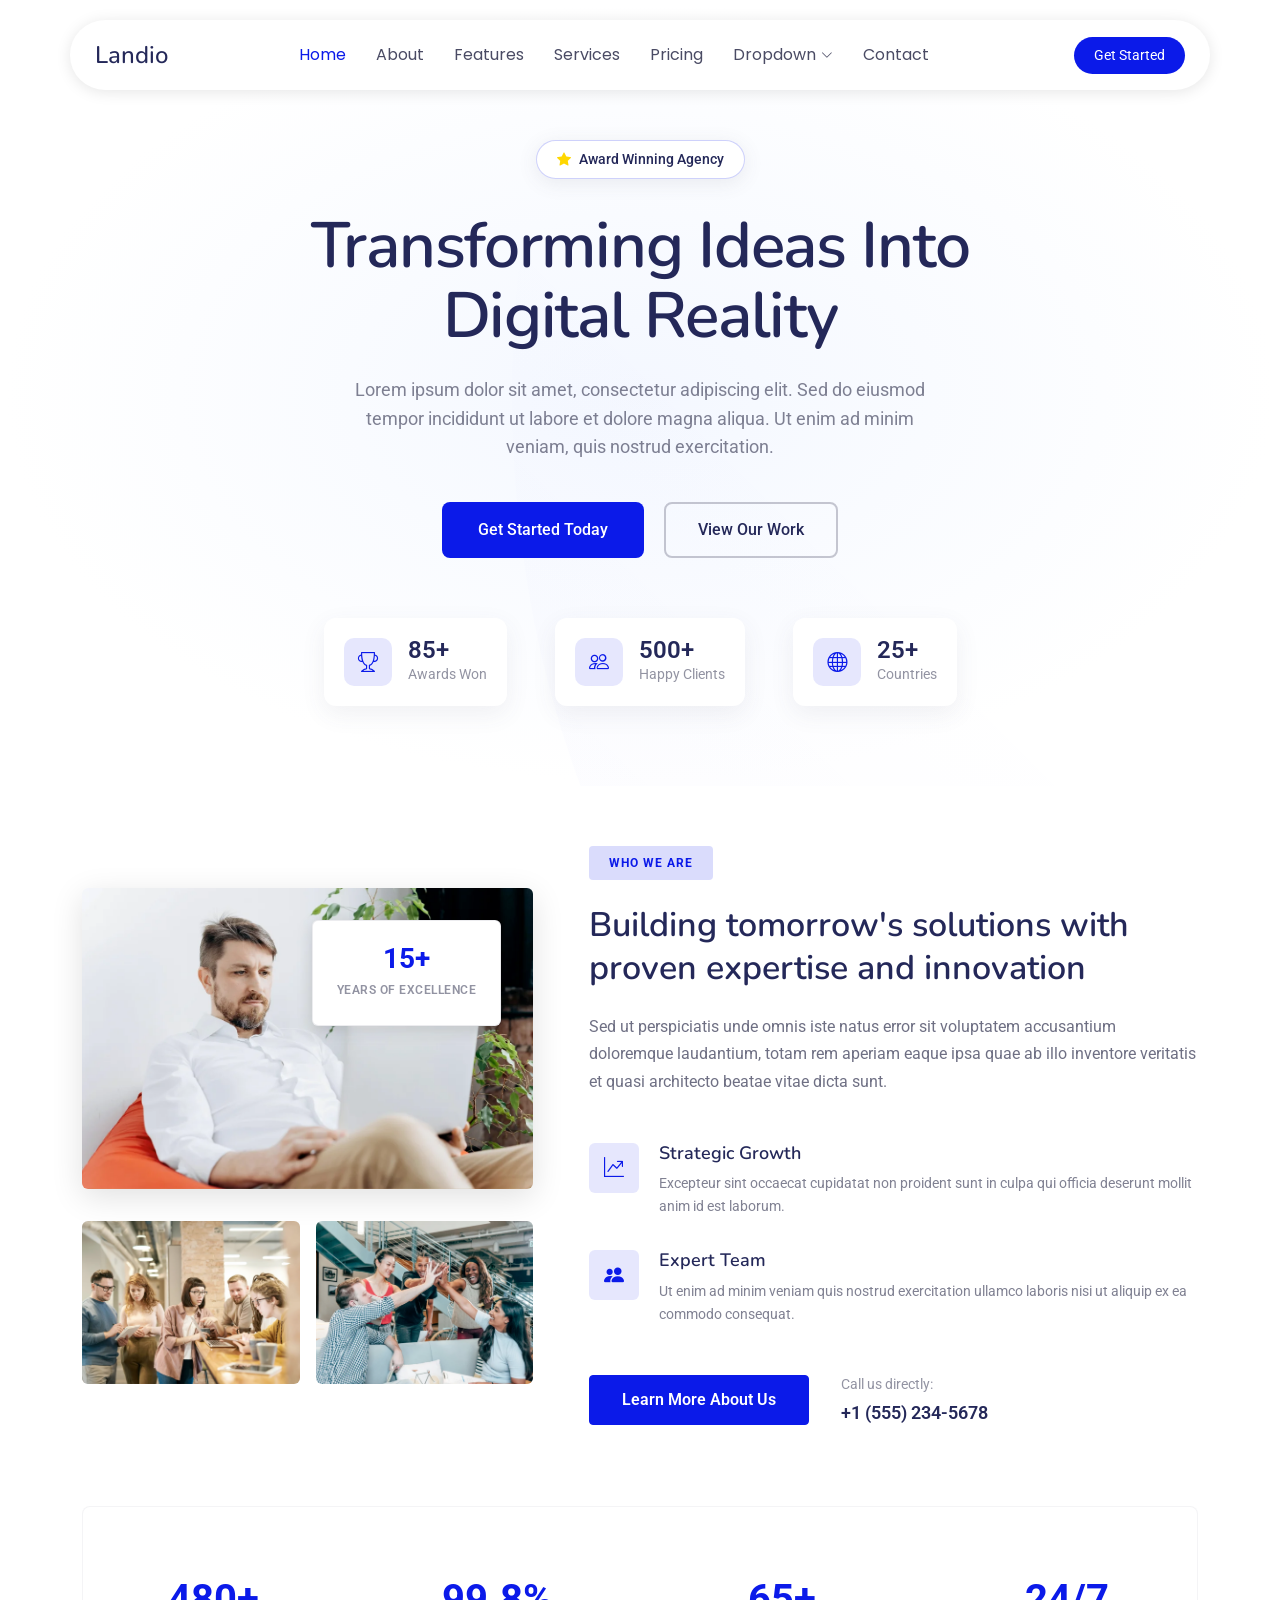
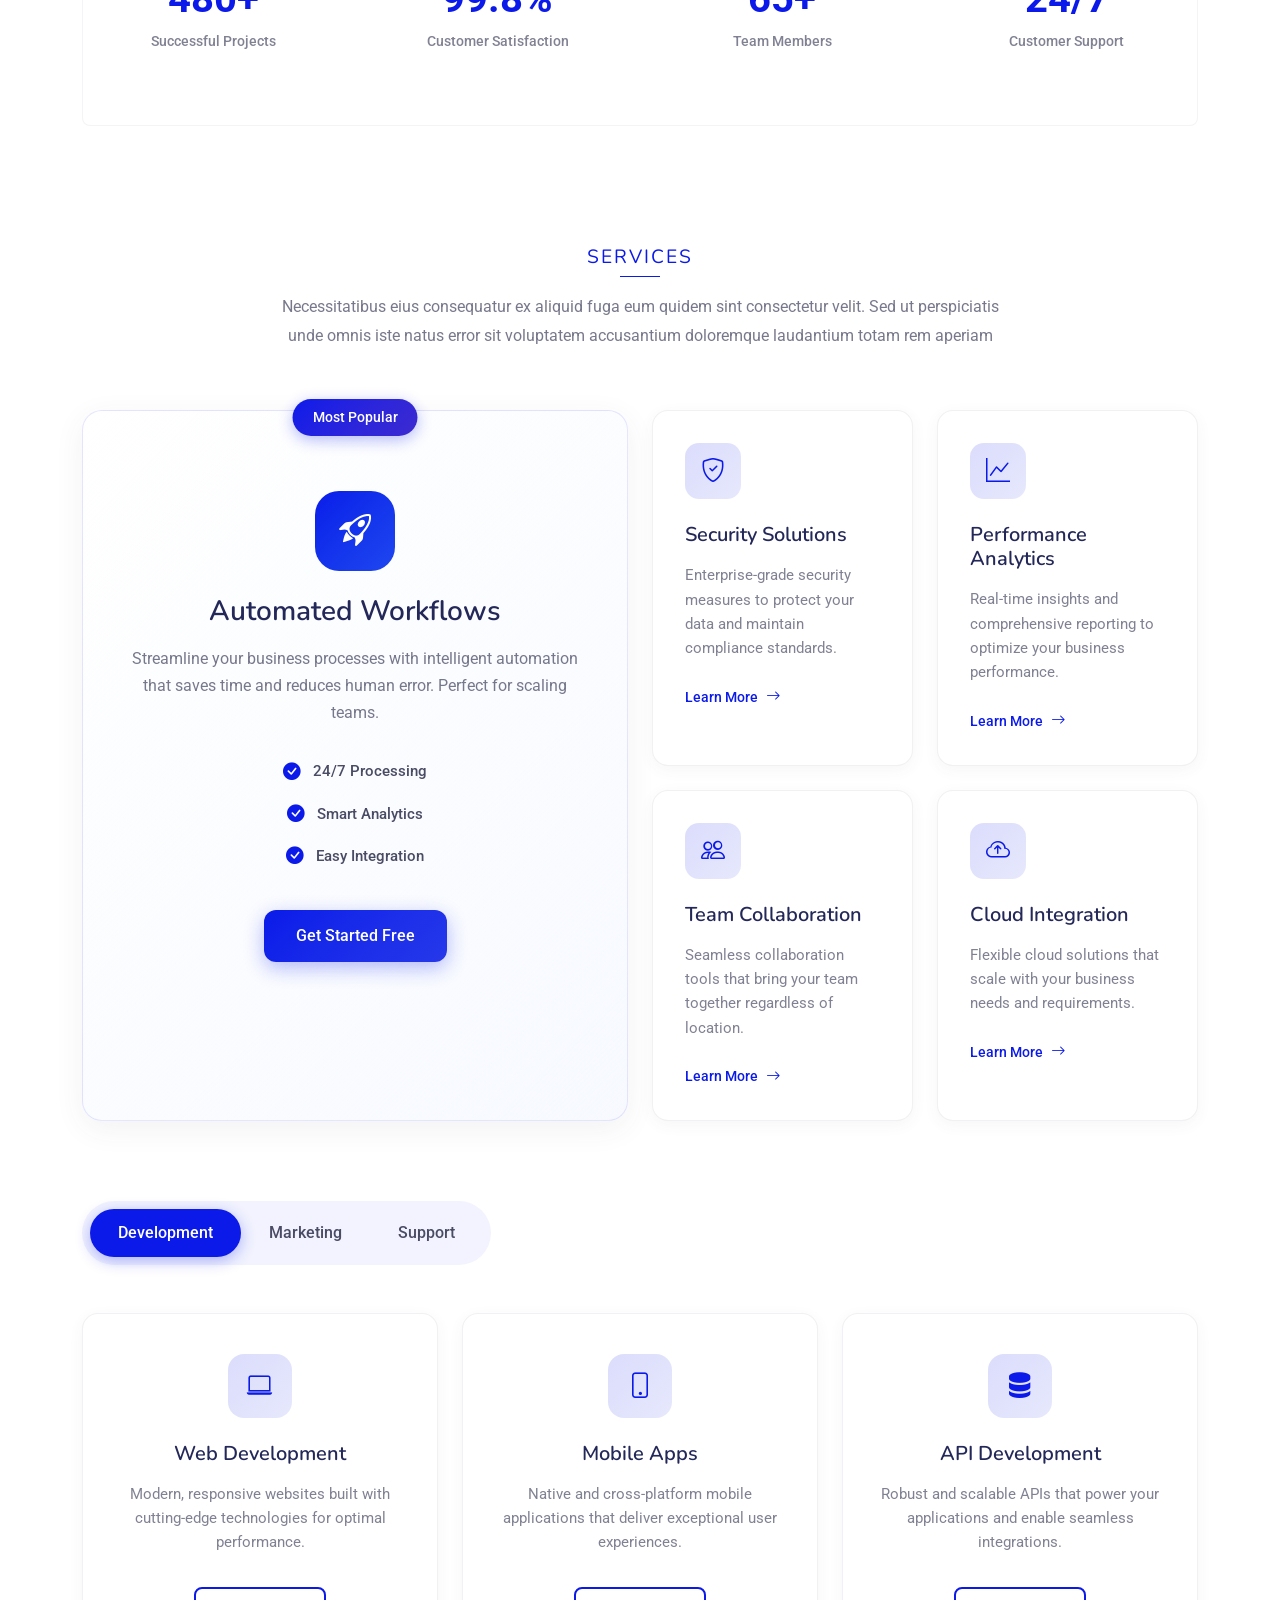
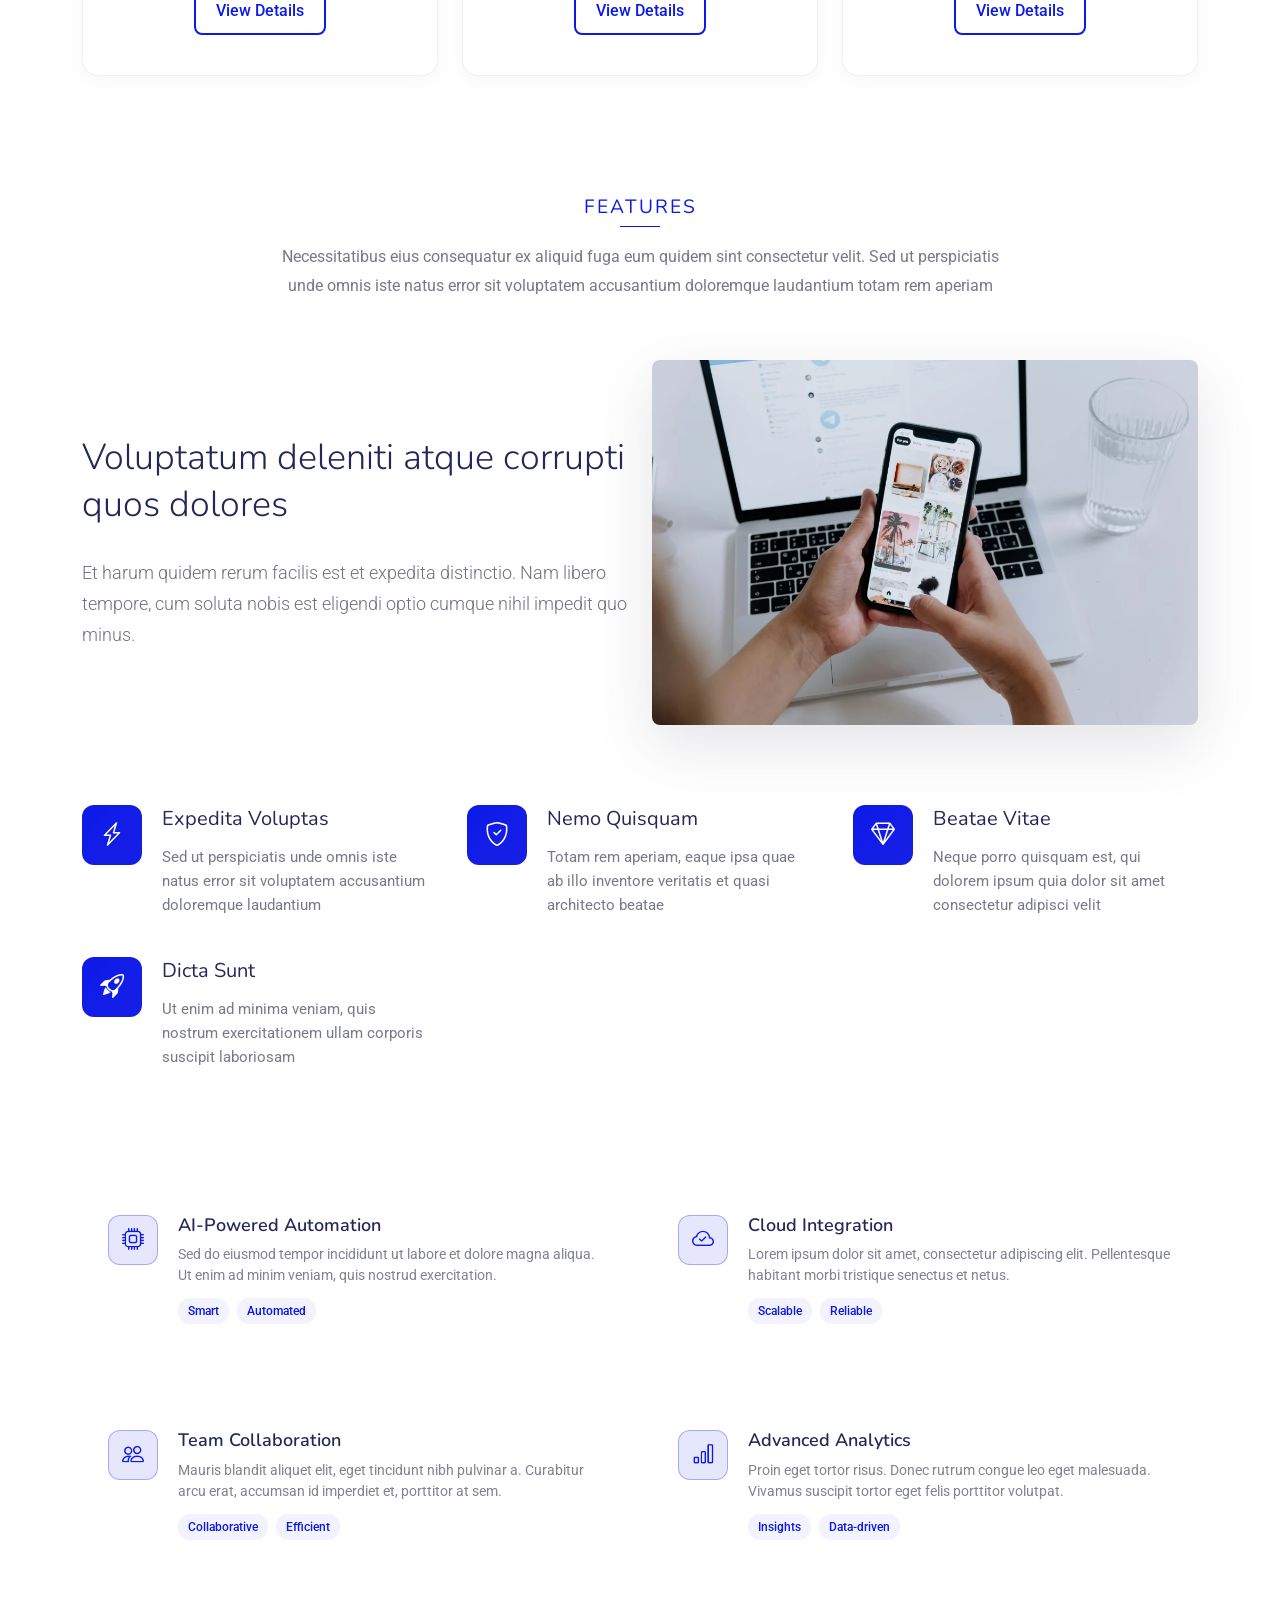
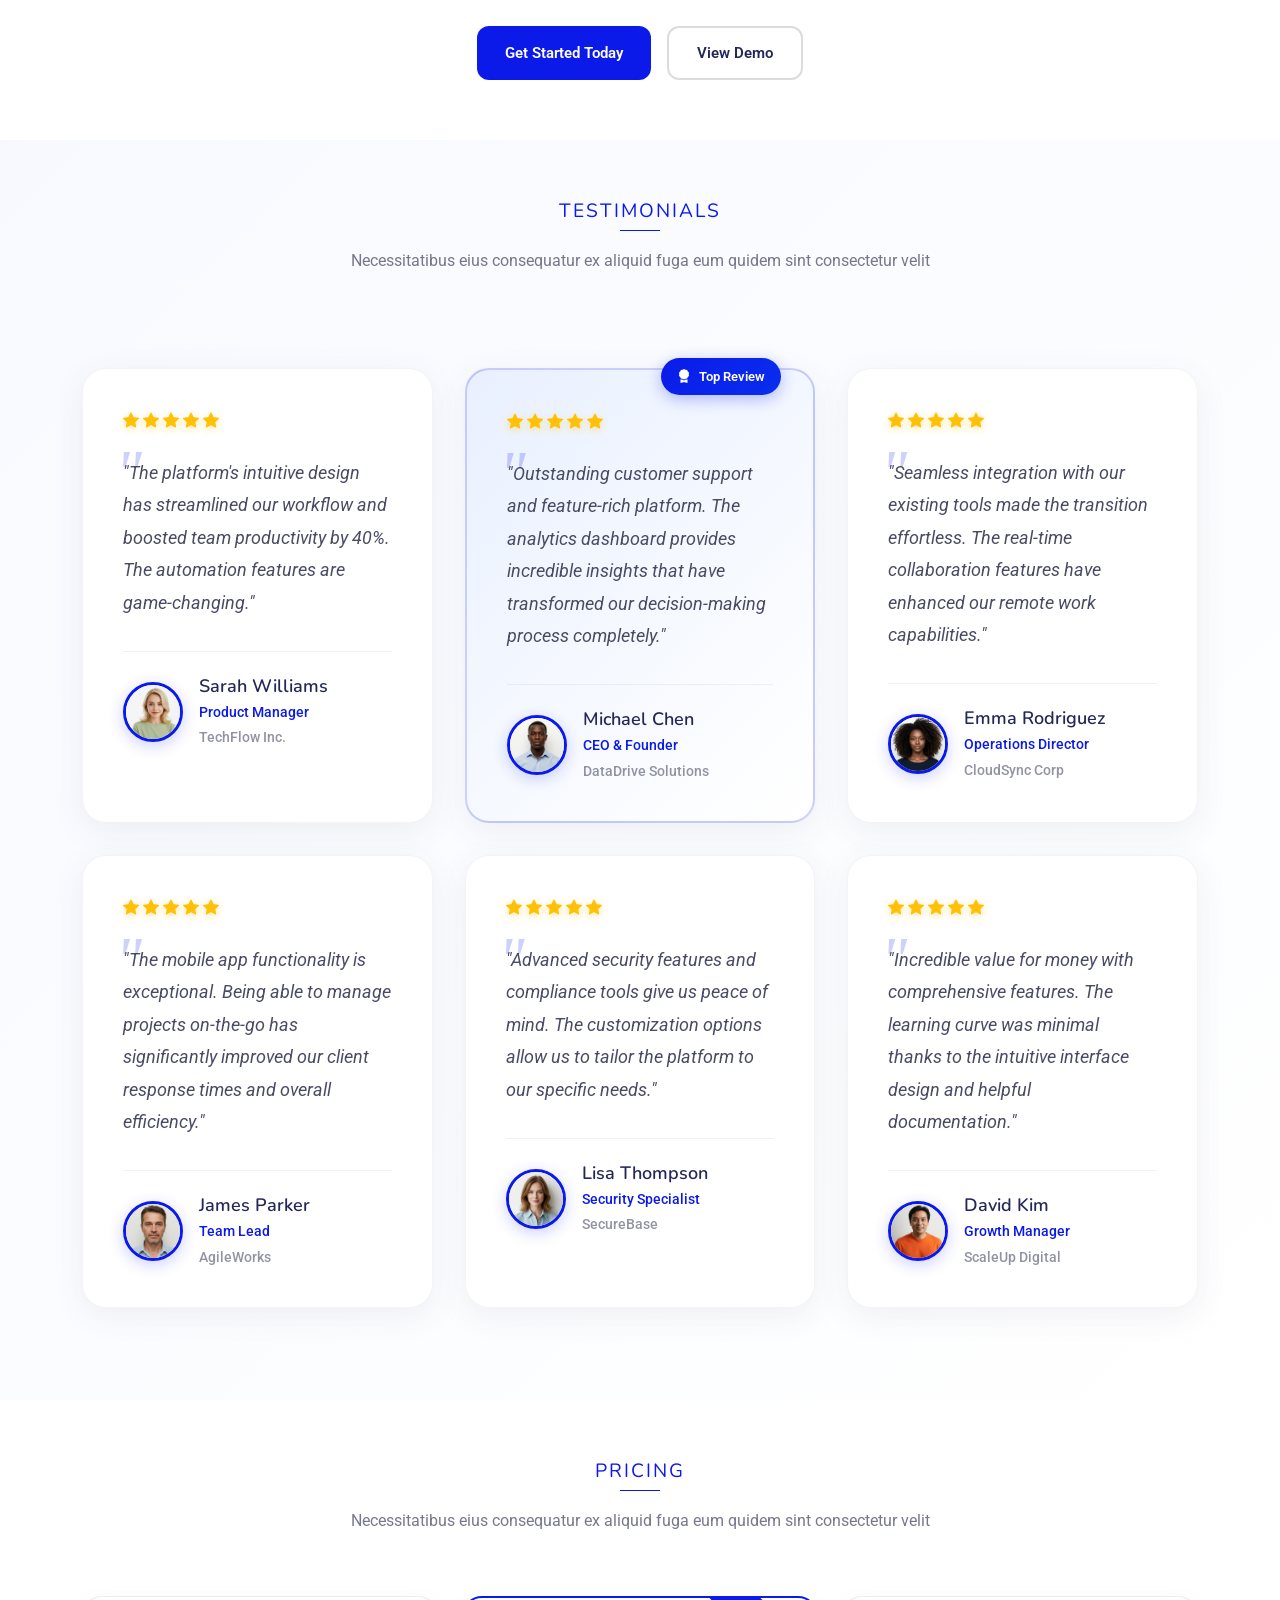
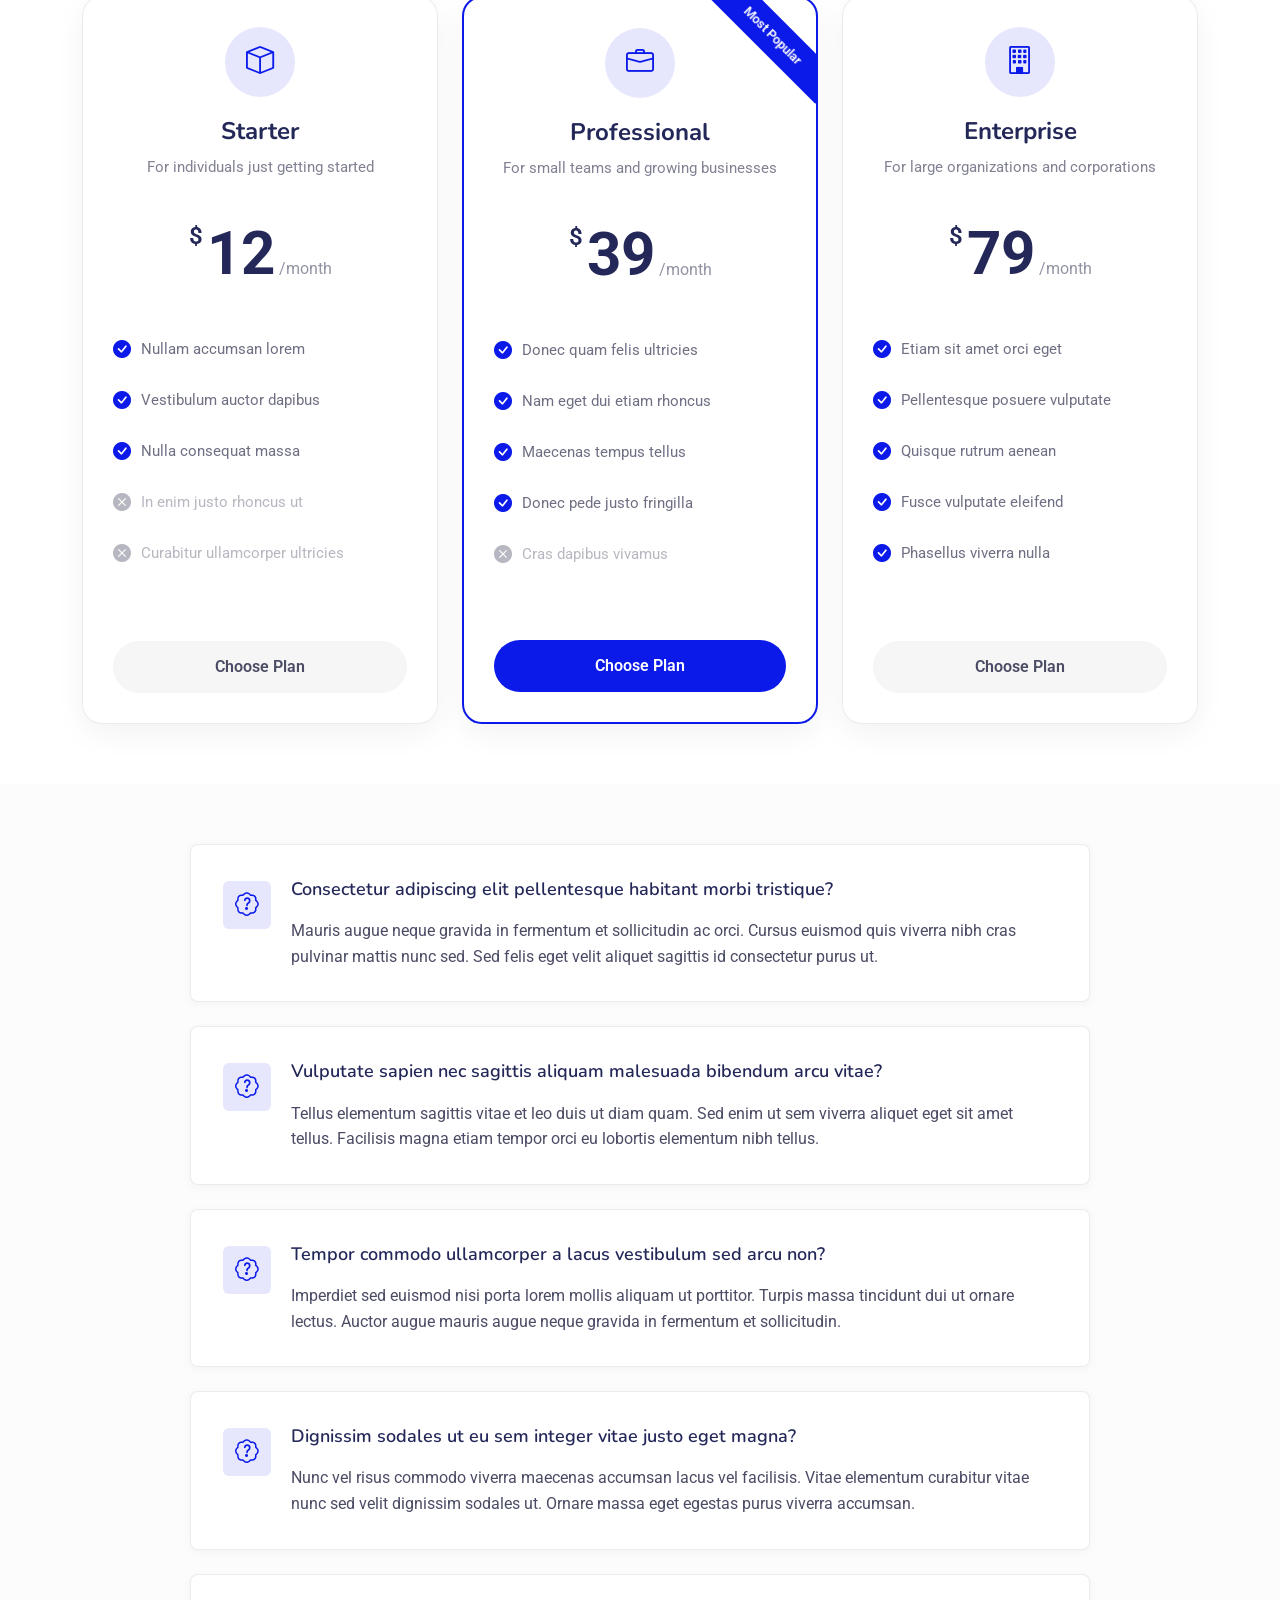
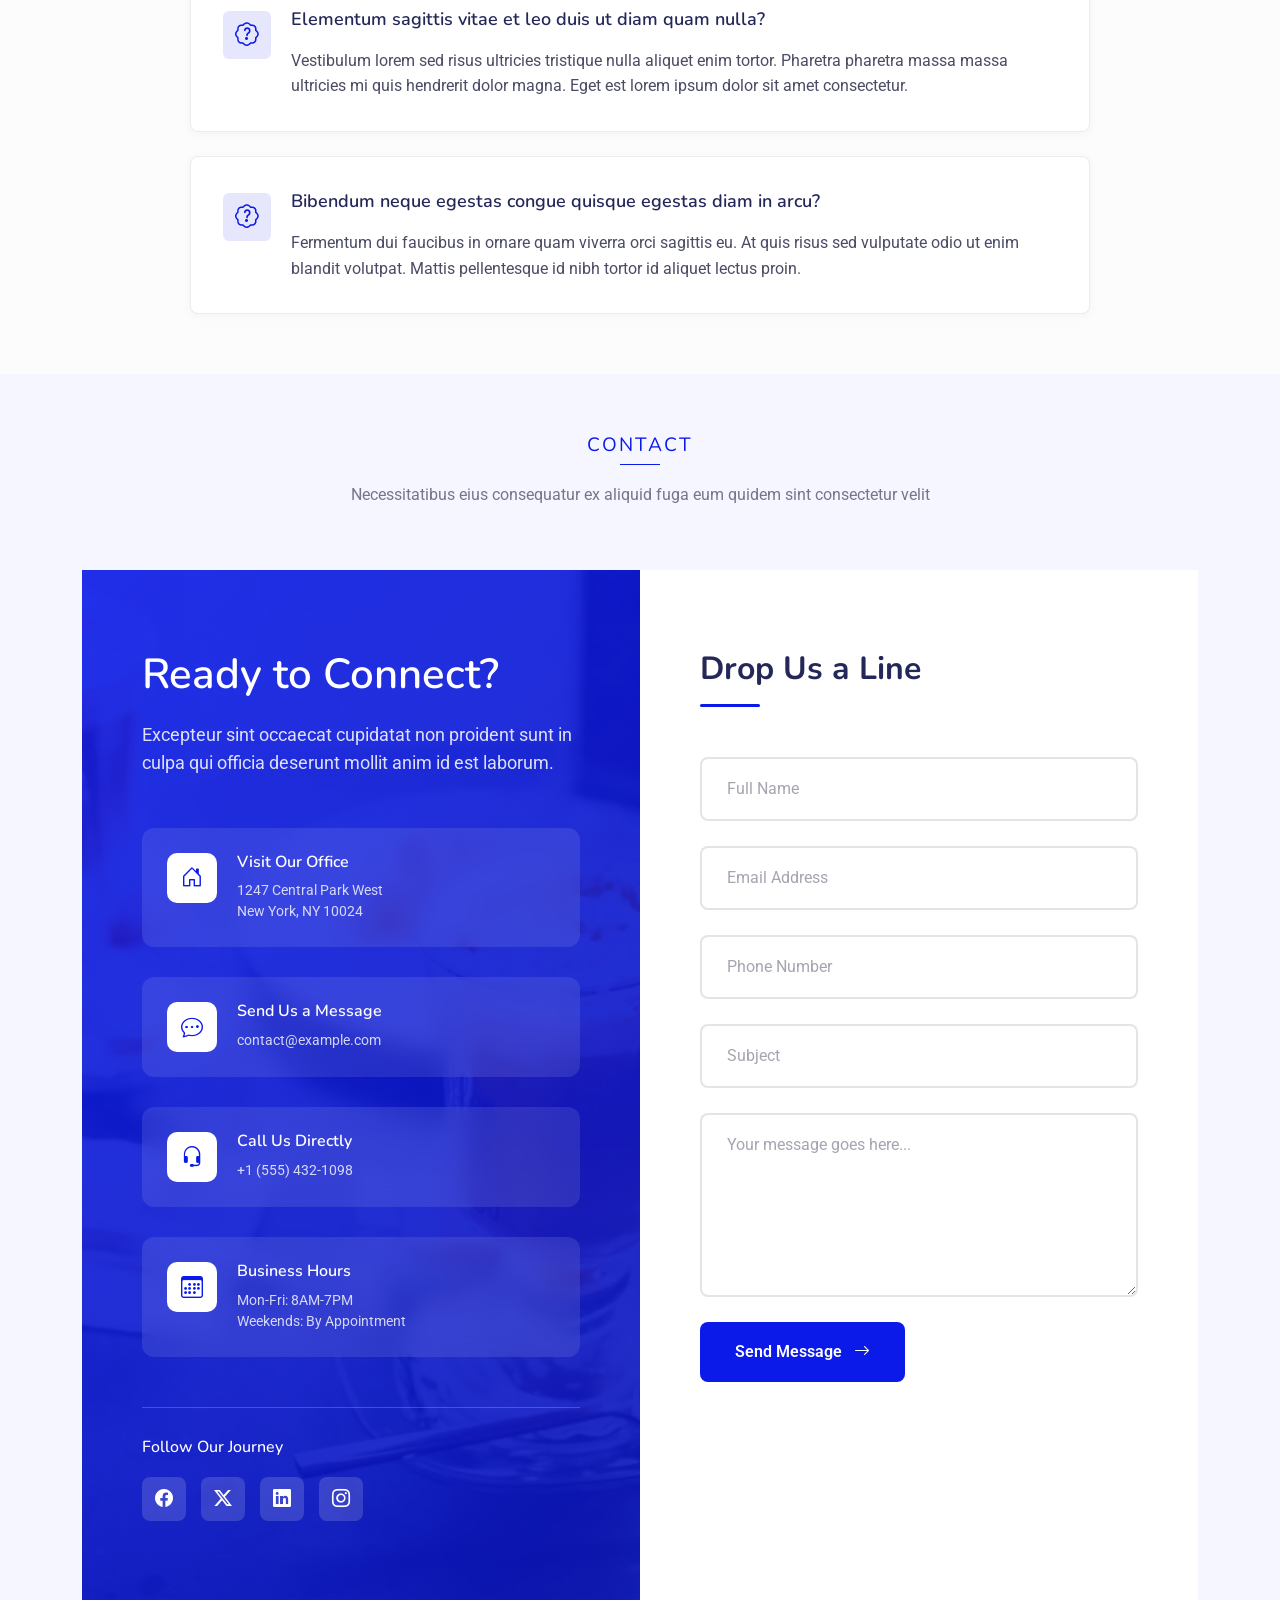
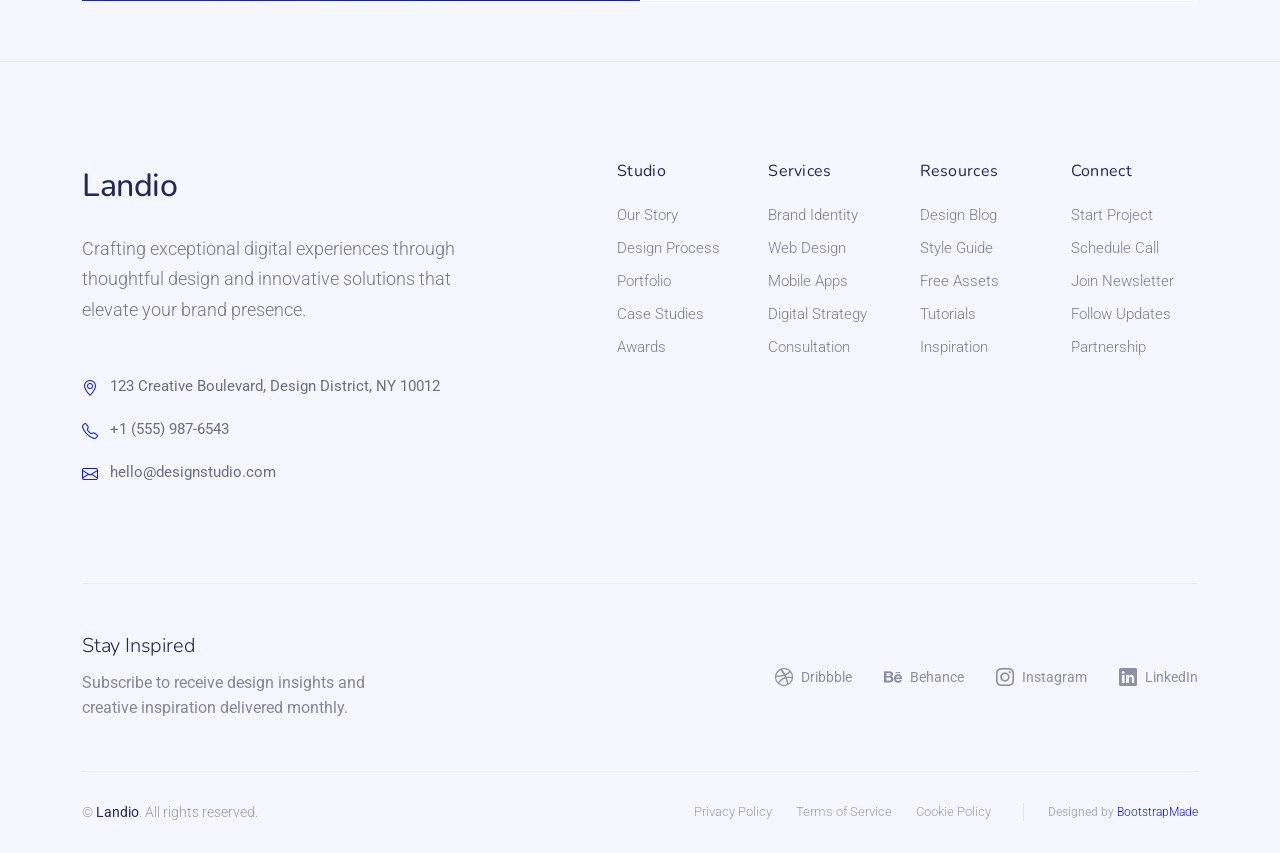
==== Landio/index.html @ 2787c871 "Initial commit" ====
<!DOCTYPE html>
<html lang="en">

<head>
  <meta charset="utf-8">
  <meta content="width=device-width, initial-scale=1.0" name="viewport">
  <title>Index - Landio Bootstrap Template</title>
  <meta name="description" content="">
  <meta name="keywords" content="">

  <!-- Favicons -->
  <link href="assets/img/favicon.png" rel="icon">
  <link href="assets/img/apple-touch-icon.png" rel="apple-touch-icon">

  <!-- Fonts -->
  <link href="https://fonts.googleapis.com" rel="preconnect">
  <link href="https://fonts.gstatic.com" rel="preconnect" crossorigin>
  <link href="https://fonts.googleapis.com/css2?family=Roboto:ital,wght@0,100;0,300;0,400;0,500;0,700;0,900;1,100;1,300;1,400;1,500;1,700;1,900&family=Poppins:ital,wght@0,100;0,200;0,300;0,400;0,500;0,600;0,700;0,800;0,900;1,100;1,200;1,300;1,400;1,500;1,600;1,700;1,800;1,900&family=Nunito:ital,wght@0,200;0,300;0,400;0,500;0,600;0,700;0,800;0,900;1,200;1,300;1,400;1,500;1,600;1,700;1,800;1,900&display=swap" rel="stylesheet">

  <!-- Vendor CSS Files -->
  <link href="assets/vendor/bootstrap/css/bootstrap.min.css" rel="stylesheet">
  <link href="assets/vendor/bootstrap-icons/bootstrap-icons.css" rel="stylesheet">
  <link href="assets/vendor/aos/aos.css" rel="stylesheet">
  <link href="assets/vendor/swiper/swiper-bundle.min.css" rel="stylesheet">

  <!-- Main CSS File -->
  <link href="assets/css/main.css" rel="stylesheet">

  <!-- =======================================================
  * Template Name: Landio
  * Template URL: https://bootstrapmade.com/landio-bootstrap-landing-page-template/
  * Updated: Sep 06 2025 with Bootstrap v5.3.8
  * Author: BootstrapMade.com
  * License: https://bootstrapmade.com/license/
  ======================================================== -->
</head>

<body class="index-page">

  <header id="header" class="header d-flex align-items-center fixed-top">
    <div class="header-container container-fluid container-xl position-relative d-flex align-items-center justify-content-between">

      <a href="index.html" class="logo d-flex align-items-center me-auto me-xl-0">
        <!-- Uncomment the line below if you also wish to use an image logo -->
        <!-- <img src="assets/img/logo.webp" alt=""> -->
        <h1 class="sitename">Landio</h1>
      </a>

      <nav id="navmenu" class="navmenu">
        <ul>
          <li><a href="#hero" class="active">Home</a></li>
          <li><a href="#about">About</a></li>
          <li><a href="#features">Features</a></li>
          <li><a href="#services">Services</a></li>
          <li><a href="#pricing">Pricing</a></li>
          <li class="dropdown"><a href="#"><span>Dropdown</span> <i class="bi bi-chevron-down toggle-dropdown"></i></a>
            <ul>
              <li><a href="#">Dropdown 1</a></li>
              <li class="dropdown"><a href="#"><span>Deep Dropdown</span> <i class="bi bi-chevron-down toggle-dropdown"></i></a>
                <ul>
                  <li><a href="#">Deep Dropdown 1</a></li>
                  <li><a href="#">Deep Dropdown 2</a></li>
                  <li><a href="#">Deep Dropdown 3</a></li>
                  <li><a href="#">Deep Dropdown 4</a></li>
                  <li><a href="#">Deep Dropdown 5</a></li>
                </ul>
              </li>
              <li><a href="#">Dropdown 2</a></li>
              <li><a href="#">Dropdown 3</a></li>
              <li><a href="#">Dropdown 4</a></li>
            </ul>
          </li>
          <li><a href="#contact">Contact</a></li>
        </ul>
        <i class="mobile-nav-toggle d-xl-none bi bi-list"></i>
      </nav>

      <a class="btn-getstarted" href="#about">Get Started</a>

    </div>
  </header>

  <main class="main">

    <!-- Hero Section -->
    <section id="hero" class="hero section">

      <div class="container" data-aos="fade-up" data-aos-delay="100">

        <div class="row justify-content-center">

          <div class="col-lg-8" data-aos="zoom-in" data-aos-delay="200">
            <div class="hero-content text-center">
              <div class="hero-badge" data-aos="fade-down" data-aos-delay="300">
                <i class="bi bi-star-fill"></i>
                <span>Award Winning Agency</span>
              </div>
              <h1 class="hero-title" data-aos="fade-up" data-aos-delay="400">Transforming Ideas Into Digital Reality</h1>
              <p class="hero-description" data-aos="fade-up" data-aos-delay="500">Lorem ipsum dolor sit amet, consectetur adipiscing elit. Sed do eiusmod tempor incididunt ut labore et dolore magna aliqua. Ut enim ad minim veniam, quis nostrud exercitation.</p>

              <div class="hero-actions" data-aos="fade-up" data-aos-delay="600">
                <a href="#about" class="btn-primary">Get Started Today</a>
                <a href="#portfolio" class="btn-outline">View Our Work</a>
              </div>

              <div class="hero-metrics" data-aos="fade-up" data-aos-delay="700">
                <div class="metric-item">
                  <div class="metric-icon">
                    <i class="bi bi-trophy"></i>
                  </div>
                  <div class="metric-content">
                    <span class="metric-number">85+</span>
                    <span class="metric-label">Awards Won</span>
                  </div>
                </div>
                <div class="metric-item">
                  <div class="metric-icon">
                    <i class="bi bi-people"></i>
                  </div>
                  <div class="metric-content">
                    <span class="metric-number">500+</span>
                    <span class="metric-label">Happy Clients</span>
                  </div>
                </div>
                <div class="metric-item">
                  <div class="metric-icon">
                    <i class="bi bi-globe"></i>
                  </div>
                  <div class="metric-content">
                    <span class="metric-number">25+</span>
                    <span class="metric-label">Countries</span>
                  </div>
                </div>
              </div>
            </div>
          </div>

        </div>

      </div>

    </section><!-- /Hero Section -->

    <!-- About Section -->
    <section id="about" class="about section">

      <div class="container" data-aos="fade-up" data-aos-delay="100">

        <div class="row align-items-center gy-5">

          <div class="col-lg-5" data-aos="fade-right" data-aos-delay="200">
            <div class="image-section">
              <div class="primary-image">
                <img src="assets/img/about/about-14.webp" alt="Corporate office environment" class="img-fluid">
                <div class="experience-badge">
                  <div class="badge-content">
                    <span class="years">15+</span>
                    <span class="text">Years of Excellence</span>
                  </div>
                </div>
              </div>
              <div class="image-grid">
                <img src="assets/img/about/about-3.webp" alt="Professional workspace" class="img-fluid grid-img">
                <img src="assets/img/about/about-7.webp" alt="Team collaboration" class="img-fluid grid-img">
              </div>
            </div>
          </div>

          <div class="col-lg-7" data-aos="fade-left" data-aos-delay="300">
            <div class="content-section">
              <div class="section-intro">
                <div class="company-badge">WHO WE ARE</div>
                <h2>Building tomorrow's solutions with proven expertise and innovation</h2>
                <p class="intro-text">Sed ut perspiciatis unde omnis iste natus error sit voluptatem accusantium doloremque laudantium, totam rem aperiam eaque ipsa quae ab illo inventore veritatis et quasi architecto beatae vitae dicta sunt.</p>
              </div>

              <div class="achievement-list">
                <div class="achievement-item">
                  <div class="achievement-icon">
                    <i class="bi bi-graph-up-arrow"></i>
                  </div>
                  <div class="achievement-content">
                    <h4>Strategic Growth</h4>
                    <p>Excepteur sint occaecat cupidatat non proident sunt in culpa qui officia deserunt mollit anim id est laborum.</p>
                  </div>
                </div>
                <div class="achievement-item">
                  <div class="achievement-icon">
                    <i class="bi bi-people-fill"></i>
                  </div>
                  <div class="achievement-content">
                    <h4>Expert Team</h4>
                    <p>Ut enim ad minim veniam quis nostrud exercitation ullamco laboris nisi ut aliquip ex ea commodo consequat.</p>
                  </div>
                </div>
              </div>

              <div class="action-section">
                <a href="#" class="btn btn-primary">Learn More About Us</a>
                <div class="contact-info">
                  <span class="contact-label">Call us directly:</span>
                  <strong class="phone-number">+1 (555) 234-5678</strong>
                </div>
              </div>
            </div>
          </div>

        </div>

        <div class="metrics-section" data-aos="fade-up" data-aos-delay="400">
          <div class="row text-center">
            <div class="col-lg-3 col-md-6">
              <div class="metric-card">
                <div class="metric-value">480+</div>
                <div class="metric-label">Successful Projects</div>
              </div>
            </div>
            <div class="col-lg-3 col-md-6">
              <div class="metric-card">
                <div class="metric-value">99.8%</div>
                <div class="metric-label">Customer Satisfaction</div>
              </div>
            </div>
            <div class="col-lg-3 col-md-6">
              <div class="metric-card">
                <div class="metric-value">65+</div>
                <div class="metric-label">Team Members</div>
              </div>
            </div>
            <div class="col-lg-3 col-md-6">
              <div class="metric-card">
                <div class="metric-value">24/7</div>
                <div class="metric-label">Customer Support</div>
              </div>
            </div>
          </div>
        </div>

      </div>

    </section><!-- /About Section -->

    <!-- Services Section -->
    <section id="services" class="services section">

      <!-- Section Title -->
      <div class="container section-title" data-aos="fade-up">
        <h2>Services</h2>
        <p>Necessitatibus eius consequatur ex aliquid fuga eum quidem sint consectetur velit. Sed ut perspiciatis unde omnis iste natus error sit voluptatem accusantium doloremque laudantium totam rem aperiam</p>
      </div><!-- End Section Title -->

      <div class="container" data-aos="fade-up" data-aos-delay="100">

        <div class="services-grid">
          <div class="row g-4">

            <div class="col-lg-6" data-aos="zoom-in" data-aos-delay="100">
              <div class="featured-service-card">
                <div class="service-badge">Most Popular</div>
                <div class="service-icon-large">
                  <i class="bi bi-rocket-takeoff"></i>
                </div>
                <h3>Automated Workflows</h3>
                <p>Streamline your business processes with intelligent automation that saves time and reduces human error. Perfect for scaling teams.</p>
                <div class="feature-highlights">
                  <div class="highlight-item">
                    <i class="bi bi-check-circle-fill"></i>
                    <span>24/7 Processing</span>
                  </div>
                  <div class="highlight-item">
                    <i class="bi bi-check-circle-fill"></i>
                    <span>Smart Analytics</span>
                  </div>
                  <div class="highlight-item">
                    <i class="bi bi-check-circle-fill"></i>
                    <span>Easy Integration</span>
                  </div>
                </div>
                <a href="service-details.html" class="btn-primary">Get Started Free</a>
              </div>
            </div>

            <div class="col-lg-6">
              <div class="row g-4">

                <div class="col-md-6" data-aos="fade-up" data-aos-delay="200">
                  <div class="service-card">
                    <div class="service-icon">
                      <i class="bi bi-shield-check"></i>
                    </div>
                    <h4>Security Solutions</h4>
                    <p>Enterprise-grade security measures to protect your data and maintain compliance standards.</p>
                    <a href="service-details.html" class="service-link">
                      <span>Learn More</span>
                      <i class="bi bi-arrow-right"></i>
                    </a>
                  </div>
                </div>

                <div class="col-md-6" data-aos="fade-up" data-aos-delay="250">
                  <div class="service-card">
                    <div class="service-icon">
                      <i class="bi bi-graph-up"></i>
                    </div>
                    <h4>Performance Analytics</h4>
                    <p>Real-time insights and comprehensive reporting to optimize your business performance.</p>
                    <a href="service-details.html" class="service-link">
                      <span>Learn More</span>
                      <i class="bi bi-arrow-right"></i>
                    </a>
                  </div>
                </div>

                <div class="col-md-6" data-aos="fade-up" data-aos-delay="300">
                  <div class="service-card">
                    <div class="service-icon">
                      <i class="bi bi-people"></i>
                    </div>
                    <h4>Team Collaboration</h4>
                    <p>Seamless collaboration tools that bring your team together regardless of location.</p>
                    <a href="service-details.html" class="service-link">
                      <span>Learn More</span>
                      <i class="bi bi-arrow-right"></i>
                    </a>
                  </div>
                </div>

                <div class="col-md-6" data-aos="fade-up" data-aos-delay="350">
                  <div class="service-card">
                    <div class="service-icon">
                      <i class="bi bi-cloud-arrow-up"></i>
                    </div>
                    <h4>Cloud Integration</h4>
                    <p>Flexible cloud solutions that scale with your business needs and requirements.</p>
                    <a href="service-details.html" class="service-link">
                      <span>Learn More</span>
                      <i class="bi bi-arrow-right"></i>
                    </a>
                  </div>
                </div>

              </div>
            </div>

          </div>
        </div>

        <div class="services-tabs mt-5">
          <ul class="nav nav-pills justify-content-center mb-5" id="services-tabs" role="tablist">
            <li class="nav-item" role="presentation">
              <button class="nav-link active" id="services-development-tab" data-bs-toggle="pill" data-bs-target="#services-development" type="button" role="tab">Development</button>
            </li>
            <li class="nav-item" role="presentation">
              <button class="nav-link" id="services-marketing-tab" data-bs-toggle="pill" data-bs-target="#services-marketing" type="button" role="tab">Marketing</button>
            </li>
            <li class="nav-item" role="presentation">
              <button class="nav-link" id="services-support-tab" data-bs-toggle="pill" data-bs-target="#services-support" type="button" role="tab">Support</button>
            </li>
          </ul>

          <div class="tab-content" id="services-tabs-content">

            <div class="tab-pane fade show active" id="services-development" role="tabpanel">
              <div class="row g-4">
                <div class="col-lg-4" data-aos="fade-up" data-aos-delay="100">
                  <div class="tab-service-card">
                    <div class="service-icon">
                      <i class="bi bi-laptop"></i>
                    </div>
                    <h5>Web Development</h5>
                    <p>Modern, responsive websites built with cutting-edge technologies for optimal performance.</p>
                    <a href="service-details.html" class="tab-service-link">View Details</a>
                  </div>
                </div>
                <div class="col-lg-4" data-aos="fade-up" data-aos-delay="200">
                  <div class="tab-service-card">
                    <div class="service-icon">
                      <i class="bi bi-phone"></i>
                    </div>
                    <h5>Mobile Apps</h5>
                    <p>Native and cross-platform mobile applications that deliver exceptional user experiences.</p>
                    <a href="service-details.html" class="tab-service-link">View Details</a>
                  </div>
                </div>
                <div class="col-lg-4" data-aos="fade-up" data-aos-delay="300">
                  <div class="tab-service-card">
                    <div class="service-icon">
                      <i class="bi bi-server"></i>
                    </div>
                    <h5>API Development</h5>
                    <p>Robust and scalable APIs that power your applications and enable seamless integrations.</p>
                    <a href="service-details.html" class="tab-service-link">View Details</a>
                  </div>
                </div>
              </div>
            </div>

            <div class="tab-pane fade" id="services-marketing" role="tabpanel">
              <div class="row g-4">
                <div class="col-lg-4" data-aos="fade-up" data-aos-delay="100">
                  <div class="tab-service-card">
                    <div class="service-icon">
                      <i class="bi bi-megaphone"></i>
                    </div>
                    <h5>Digital Campaigns</h5>
                    <p>Strategic digital marketing campaigns that reach your target audience effectively.</p>
                    <a href="service-details.html" class="tab-service-link">View Details</a>
                  </div>
                </div>
                <div class="col-lg-4" data-aos="fade-up" data-aos-delay="200">
                  <div class="tab-service-card">
                    <div class="service-icon">
                      <i class="bi bi-search"></i>
                    </div>
                    <h5>SEO Optimization</h5>
                    <p>Comprehensive SEO strategies to improve your search engine rankings and visibility.</p>
                    <a href="service-details.html" class="tab-service-link">View Details</a>
                  </div>
                </div>
                <div class="col-lg-4" data-aos="fade-up" data-aos-delay="300">
                  <div class="tab-service-card">
                    <div class="service-icon">
                      <i class="bi bi-share"></i>
                    </div>
                    <h5>Social Media</h5>
                    <p>Engaging social media strategies that build brand awareness and drive customer engagement.</p>
                    <a href="service-details.html" class="tab-service-link">View Details</a>
                  </div>
                </div>
              </div>
            </div>

            <div class="tab-pane fade" id="services-support" role="tabpanel">
              <div class="row g-4">
                <div class="col-lg-4" data-aos="fade-up" data-aos-delay="100">
                  <div class="tab-service-card">
                    <div class="service-icon">
                      <i class="bi bi-headset"></i>
                    </div>
                    <h5>24/7 Support</h5>
                    <p>Round-the-clock technical support to ensure your systems run smoothly at all times.</p>
                    <a href="service-details.html" class="tab-service-link">View Details</a>
                  </div>
                </div>
                <div class="col-lg-4" data-aos="fade-up" data-aos-delay="200">
                  <div class="tab-service-card">
                    <div class="service-icon">
                      <i class="bi bi-tools"></i>
                    </div>
                    <h5>System Maintenance</h5>
                    <p>Regular maintenance and updates to keep your systems secure and performing optimally.</p>
                    <a href="service-details.html" class="tab-service-link">View Details</a>
                  </div>
                </div>
                <div class="col-lg-4" data-aos="fade-up" data-aos-delay="300">
                  <div class="tab-service-card">
                    <div class="service-icon">
                      <i class="bi bi-person-check"></i>
                    </div>
                    <h5>Training</h5>
                    <p>Comprehensive training programs to help your team master our tools and platforms.</p>
                    <a href="service-details.html" class="tab-service-link">View Details</a>
                  </div>
                </div>
              </div>
            </div>

          </div>
        </div>

      </div>

    </section><!-- /Services Section -->

    <!-- Features Section -->
    <section id="features" class="features section">

      <!-- Section Title -->
      <div class="container section-title" data-aos="fade-up">
        <h2>Features</h2>
        <p>Necessitatibus eius consequatur ex aliquid fuga eum quidem sint consectetur velit. Sed ut perspiciatis unde omnis iste natus error sit voluptatem accusantium doloremque laudantium totam rem aperiam</p>
      </div><!-- End Section Title -->

      <div class="container" data-aos="fade-up" data-aos-delay="100">

        <div class="row align-items-center">

          <div class="col-lg-6 mb-5 mb-lg-0" data-aos="fade-right" data-aos-delay="200">
            <div class="features-content">
              <h2>Voluptatum deleniti atque corrupti quos dolores</h2>
              <p class="lead">Et harum quidem rerum facilis est et expedita distinctio. Nam libero tempore, cum soluta nobis est eligendi optio cumque nihil impedit quo minus.</p>
            </div>
          </div>

          <div class="col-lg-6" data-aos="fade-left" data-aos-delay="300">
            <div class="features-image">
              <img src="assets/img/features/features-4.webp" alt="" class="img-fluid">
            </div>
          </div>

        </div>

        <div class="features-grid" data-aos="fade-up" data-aos-delay="400">

          <div class="feature-item" data-aos="zoom-in" data-aos-delay="100">
            <div class="feature-icon">
              <i class="bi bi-lightning-charge"></i>
            </div>
            <div class="feature-content">
              <h4>Expedita Voluptas</h4>
              <p>Sed ut perspiciatis unde omnis iste natus error sit voluptatem accusantium doloremque laudantium</p>
            </div>
          </div><!-- End Feature Item -->

          <div class="feature-item" data-aos="zoom-in" data-aos-delay="200">
            <div class="feature-icon">
              <i class="bi bi-shield-check"></i>
            </div>
            <div class="feature-content">
              <h4>Nemo Quisquam</h4>
              <p>Totam rem aperiam, eaque ipsa quae ab illo inventore veritatis et quasi architecto beatae</p>
            </div>
          </div><!-- End Feature Item -->

          <div class="feature-item" data-aos="zoom-in" data-aos-delay="300">
            <div class="feature-icon">
              <i class="bi bi-gem"></i>
            </div>
            <div class="feature-content">
              <h4>Beatae Vitae</h4>
              <p>Neque porro quisquam est, qui dolorem ipsum quia dolor sit amet consectetur adipisci velit</p>
            </div>
          </div><!-- End Feature Item -->

          <div class="feature-item" data-aos="zoom-in" data-aos-delay="400">
            <div class="feature-icon">
              <i class="bi bi-rocket-takeoff"></i>
            </div>
            <div class="feature-content">
              <h4>Dicta Sunt</h4>
              <p>Ut enim ad minima veniam, quis nostrum exercitationem ullam corporis suscipit laboriosam</p>
            </div>
          </div><!-- End Feature Item -->

        </div>

      </div>

    </section><!-- /Features Section -->

    <!-- Features 2 Section -->
    <section id="features-2" class="features-2 section">

      <div class="container" data-aos="fade-up" data-aos-delay="100">

        <div class="features-list row gy-4">
          <div class="col-md-6">
            <div class="feature-item" data-aos="fade-up" data-aos-delay="100">
              <div class="feature-icon">
                <i class="bi bi-cpu"></i>
              </div>
              <div class="feature-content">
                <h4>AI-Powered Automation</h4>
                <p>Sed do eiusmod tempor incididunt ut labore et dolore magna aliqua. Ut enim ad minim veniam, quis nostrud exercitation.</p>
                <div class="feature-tags">
                  <span>Smart</span>
                  <span>Automated</span>
                </div>
              </div>
            </div>
          </div>

          <div class="col-md-6">
            <div class="feature-item" data-aos="fade-up" data-aos-delay="200">
              <div class="feature-icon">
                <i class="bi bi-cloud-check"></i>
              </div>
              <div class="feature-content">
                <h4>Cloud Integration</h4>
                <p>Lorem ipsum dolor sit amet, consectetur adipiscing elit. Pellentesque habitant morbi tristique senectus et netus.</p>
                <div class="feature-tags">
                  <span>Scalable</span>
                  <span>Reliable</span>
                </div>
              </div>
            </div>
          </div>

          <div class="col-md-6">
            <div class="feature-item" data-aos="fade-up" data-aos-delay="300">
              <div class="feature-icon">
                <i class="bi bi-people"></i>
              </div>
              <div class="feature-content">
                <h4>Team Collaboration</h4>
                <p>Mauris blandit aliquet elit, eget tincidunt nibh pulvinar a. Curabitur arcu erat, accumsan id imperdiet et, porttitor at sem.</p>
                <div class="feature-tags">
                  <span>Collaborative</span>
                  <span>Efficient</span>
                </div>
              </div>
            </div>
          </div>

          <div class="col-md-6">
            <div class="feature-item" data-aos="fade-up" data-aos-delay="400">
              <div class="feature-icon">
                <i class="bi bi-bar-chart"></i>
              </div>
              <div class="feature-content">
                <h4>Advanced Analytics</h4>
                <p>Proin eget tortor risus. Donec rutrum congue leo eget malesuada. Vivamus suscipit tortor eget felis porttitor volutpat.</p>
                <div class="feature-tags">
                  <span>Insights</span>
                  <span>Data-driven</span>
                </div>
              </div>
            </div>
          </div>
        </div>

        <div class="cta-section" data-aos="fade-up" data-aos-delay="500">
          <a href="#" class="btn-primary">Get Started Today</a>
          <a href="#" class="btn-secondary">View Demo</a>
        </div>
      </div>

    </section><!-- /Features 2 Section -->

    <!-- Testimonials Section -->
    <section id="testimonials" class="testimonials section">

      <!-- Section Title -->
      <div class="container section-title" data-aos="fade-up">
        <h2>Testimonials</h2>
        <p>Necessitatibus eius consequatur ex aliquid fuga eum quidem sint consectetur velit</p>
      </div><!-- End Section Title -->

      <div class="container" data-aos="fade-up" data-aos-delay="100">

        <div class="testimonials-slider-wrapper">
          <div class="testimonials-carousel">

            <div class="testimonial-card" data-aos="zoom-in" data-aos-delay="200">
              <div class="rating">
                <i class="bi bi-star-fill"></i>
                <i class="bi bi-star-fill"></i>
                <i class="bi bi-star-fill"></i>
                <i class="bi bi-star-fill"></i>
                <i class="bi bi-star-fill"></i>
              </div>
              <blockquote>
                "The platform's intuitive design has streamlined our workflow and boosted team productivity by 40%. The automation features are game-changing."
              </blockquote>
              <div class="user-profile">
                <div class="avatar">
                  <img src="assets/img/person/person-f-12.webp" alt="User" class="img-fluid">
                </div>
                <div class="user-info">
                  <h4>Sarah Williams</h4>
                  <span class="title">Product Manager</span>
                  <div class="company">TechFlow Inc.</div>
                </div>
              </div>
            </div>

            <div class="testimonial-card featured" data-aos="zoom-in" data-aos-delay="300">
              <div class="featured-badge">
                <i class="bi bi-award-fill"></i>
                <span>Top Review</span>
              </div>
              <div class="rating">
                <i class="bi bi-star-fill"></i>
                <i class="bi bi-star-fill"></i>
                <i class="bi bi-star-fill"></i>
                <i class="bi bi-star-fill"></i>
                <i class="bi bi-star-fill"></i>
              </div>
              <blockquote>
                "Outstanding customer support and feature-rich platform. The analytics dashboard provides incredible insights that have transformed our decision-making process completely."
              </blockquote>
              <div class="user-profile">
                <div class="avatar">
                  <img src="assets/img/person/person-m-11.webp" alt="User" class="img-fluid">
                </div>
                <div class="user-info">
                  <h4>Michael Chen</h4>
                  <span class="title">CEO &amp; Founder</span>
                  <div class="company">DataDrive Solutions</div>
                </div>
              </div>
            </div>

            <div class="testimonial-card" data-aos="zoom-in" data-aos-delay="400">
              <div class="rating">
                <i class="bi bi-star-fill"></i>
                <i class="bi bi-star-fill"></i>
                <i class="bi bi-star-fill"></i>
                <i class="bi bi-star-fill"></i>
                <i class="bi bi-star-fill"></i>
              </div>
              <blockquote>
                "Seamless integration with our existing tools made the transition effortless. The real-time collaboration features have enhanced our remote work capabilities."
              </blockquote>
              <div class="user-profile">
                <div class="avatar">
                  <img src="assets/img/person/person-f-14.webp" alt="User" class="img-fluid">
                </div>
                <div class="user-info">
                  <h4>Emma Rodriguez</h4>
                  <span class="title">Operations Director</span>
                  <div class="company">CloudSync Corp</div>
                </div>
              </div>
            </div>

            <div class="testimonial-card" data-aos="zoom-in" data-aos-delay="500">
              <div class="rating">
                <i class="bi bi-star-fill"></i>
                <i class="bi bi-star-fill"></i>
                <i class="bi bi-star-fill"></i>
                <i class="bi bi-star-fill"></i>
                <i class="bi bi-star-fill"></i>
              </div>
              <blockquote>
                "The mobile app functionality is exceptional. Being able to manage projects on-the-go has significantly improved our client response times and overall efficiency."
              </blockquote>
              <div class="user-profile">
                <div class="avatar">
                  <img src="assets/img/person/person-m-14.webp" alt="User" class="img-fluid">
                </div>
                <div class="user-info">
                  <h4>James Parker</h4>
                  <span class="title">Team Lead</span>
                  <div class="company">AgileWorks</div>
                </div>
              </div>
            </div>

            <div class="testimonial-card" data-aos="zoom-in" data-aos-delay="600">
              <div class="rating">
                <i class="bi bi-star-fill"></i>
                <i class="bi bi-star-fill"></i>
                <i class="bi bi-star-fill"></i>
                <i class="bi bi-star-fill"></i>
                <i class="bi bi-star-fill"></i>
              </div>
              <blockquote>
                "Advanced security features and compliance tools give us peace of mind. The customization options allow us to tailor the platform to our specific needs."
              </blockquote>
              <div class="user-profile">
                <div class="avatar">
                  <img src="assets/img/person/person-f-13.webp" alt="User" class="img-fluid">
                </div>
                <div class="user-info">
                  <h4>Lisa Thompson</h4>
                  <span class="title">Security Specialist</span>
                  <div class="company">SecureBase</div>
                </div>
              </div>
            </div>

            <div class="testimonial-card" data-aos="zoom-in" data-aos-delay="700">
              <div class="rating">
                <i class="bi bi-star-fill"></i>
                <i class="bi bi-star-fill"></i>
                <i class="bi bi-star-fill"></i>
                <i class="bi bi-star-fill"></i>
                <i class="bi bi-star-fill"></i>
              </div>
              <blockquote>
                "Incredible value for money with comprehensive features. The learning curve was minimal thanks to the intuitive interface design and helpful documentation."
              </blockquote>
              <div class="user-profile">
                <div class="avatar">
                  <img src="assets/img/person/person-m-15.webp" alt="User" class="img-fluid">
                </div>
                <div class="user-info">
                  <h4>David Kim</h4>
                  <span class="title">Growth Manager</span>
                  <div class="company">ScaleUp Digital</div>
                </div>
              </div>
            </div>

          </div>

        </div>

      </div>

    </section><!-- /Testimonials Section -->

    <!-- Pricing Section -->
    <section id="pricing" class="pricing section">

      <!-- Section Title -->
      <div class="container section-title" data-aos="fade-up">
        <h2>Pricing</h2>
        <p>Necessitatibus eius consequatur ex aliquid fuga eum quidem sint consectetur velit</p>
      </div><!-- End Section Title -->

      <div class="container" data-aos="fade-up" data-aos-delay="100">

        <div class="row gy-4">
          <!-- Basic Plan -->
          <div class="col-lg-4 col-md-6" data-aos="zoom-in" data-aos-delay="200">
            <div class="pricing-card">
              <div class="plan-header">
                <div class="plan-icon">
                  <i class="bi bi-box"></i>
                </div>
                <h3>Starter</h3>
                <p>For individuals just getting started</p>
              </div>
              <div class="plan-pricing">
                <div class="price">
                  <span class="currency">$</span>
                  <span class="amount">12</span>
                  <span class="period">/month</span>
                </div>
              </div>
              <div class="plan-features">
                <ul>
                  <li><i class="bi bi-check-circle-fill"></i> Nullam accumsan lorem</li>
                  <li><i class="bi bi-check-circle-fill"></i> Vestibulum auctor dapibus</li>
                  <li><i class="bi bi-check-circle-fill"></i> Nulla consequat massa</li>
                  <li class="disabled"><i class="bi bi-x-circle-fill"></i> In enim justo rhoncus ut</li>
                  <li class="disabled"><i class="bi bi-x-circle-fill"></i> Curabitur ullamcorper ultricies</li>
                </ul>
              </div>
              <div class="plan-cta">
                <a href="#" class="btn-plan">Choose Plan</a>
              </div>
            </div>
          </div><!-- End Basic Plan -->

          <!-- Professional Plan -->
          <div class="col-lg-4 col-md-6" data-aos="zoom-in" data-aos-delay="300">
            <div class="pricing-card popular">
              <div class="popular-tag">Most Popular</div>
              <div class="plan-header">
                <div class="plan-icon">
                  <i class="bi bi-briefcase"></i>
                </div>
                <h3>Professional</h3>
                <p>For small teams and growing businesses</p>
              </div>
              <div class="plan-pricing">
                <div class="price">
                  <span class="currency">$</span>
                  <span class="amount">39</span>
                  <span class="period">/month</span>
                </div>
              </div>
              <div class="plan-features">
                <ul>
                  <li><i class="bi bi-check-circle-fill"></i> Donec quam felis ultricies</li>
                  <li><i class="bi bi-check-circle-fill"></i> Nam eget dui etiam rhoncus</li>
                  <li><i class="bi bi-check-circle-fill"></i> Maecenas tempus tellus</li>
                  <li><i class="bi bi-check-circle-fill"></i> Donec pede justo fringilla</li>
                  <li class="disabled"><i class="bi bi-x-circle-fill"></i> Cras dapibus vivamus</li>
                </ul>
              </div>
              <div class="plan-cta">
                <a href="#" class="btn-plan">Choose Plan</a>
              </div>
            </div>
          </div><!-- End Professional Plan -->

          <!-- Enterprise Plan -->
          <div class="col-lg-4 col-md-6" data-aos="zoom-in" data-aos-delay="400">
            <div class="pricing-card">
              <div class="plan-header">
                <div class="plan-icon">
                  <i class="bi bi-building"></i>
                </div>
                <h3>Enterprise</h3>
                <p>For large organizations and corporations</p>
              </div>
              <div class="plan-pricing">
                <div class="price">
                  <span class="currency">$</span>
                  <span class="amount">79</span>
                  <span class="period">/month</span>
                </div>
              </div>
              <div class="plan-features">
                <ul>
                  <li><i class="bi bi-check-circle-fill"></i> Etiam sit amet orci eget</li>
                  <li><i class="bi bi-check-circle-fill"></i> Pellentesque posuere vulputate</li>
                  <li><i class="bi bi-check-circle-fill"></i> Quisque rutrum aenean</li>
                  <li><i class="bi bi-check-circle-fill"></i> Fusce vulputate eleifend</li>
                  <li><i class="bi bi-check-circle-fill"></i> Phasellus viverra nulla</li>
                </ul>
              </div>
              <div class="plan-cta">
                <a href="#" class="btn-plan">Choose Plan</a>
              </div>
            </div>
          </div><!-- End Enterprise Plan -->
        </div>

      </div>

    </section><!-- /Pricing Section -->

    <!-- Faq Section -->
    <section id="faq" class="faq section">

      <div class="container" data-aos="fade-up" data-aos-delay="100">

        <div class="row justify-content-center">
          <div class="col-lg-10">

            <div class="faq-container">

              <div class="faq-item" data-aos="fade-up" data-aos-delay="200">
                <div class="question-wrapper">
                  <div class="icon-wrapper">
                    <i class="bi bi-patch-question"></i>
                  </div>
                  <div class="content-wrapper">
                    <h3 class="question">Consectetur adipiscing elit pellentesque habitant morbi tristique?</h3>
                    <div class="answer">
                      <p>Mauris augue neque gravida in fermentum et sollicitudin ac orci. Cursus euismod quis viverra nibh cras pulvinar mattis nunc sed. Sed felis eget velit aliquet sagittis id consectetur purus ut.</p>
                    </div>
                  </div>
                </div>
              </div><!-- End FAQ Item -->

              <div class="faq-item" data-aos="fade-up" data-aos-delay="250">
                <div class="question-wrapper">
                  <div class="icon-wrapper">
                    <i class="bi bi-patch-question"></i>
                  </div>
                  <div class="content-wrapper">
                    <h3 class="question">Vulputate sapien nec sagittis aliquam malesuada bibendum arcu vitae?</h3>
                    <div class="answer">
                      <p>Tellus elementum sagittis vitae et leo duis ut diam quam. Sed enim ut sem viverra aliquet eget sit amet tellus. Facilisis magna etiam tempor orci eu lobortis elementum nibh tellus.</p>
                    </div>
                  </div>
                </div>
              </div><!-- End FAQ Item -->

              <div class="faq-item" data-aos="fade-up" data-aos-delay="300">
                <div class="question-wrapper">
                  <div class="icon-wrapper">
                    <i class="bi bi-patch-question"></i>
                  </div>
                  <div class="content-wrapper">
                    <h3 class="question">Tempor commodo ullamcorper a lacus vestibulum sed arcu non?</h3>
                    <div class="answer">
                      <p>Imperdiet sed euismod nisi porta lorem mollis aliquam ut porttitor. Turpis massa tincidunt dui ut ornare lectus. Auctor augue mauris augue neque gravida in fermentum et sollicitudin.</p>
                    </div>
                  </div>
                </div>
              </div><!-- End FAQ Item -->

              <div class="faq-item" data-aos="fade-up" data-aos-delay="350">
                <div class="question-wrapper">
                  <div class="icon-wrapper">
                    <i class="bi bi-patch-question"></i>
                  </div>
                  <div class="content-wrapper">
                    <h3 class="question">Dignissim sodales ut eu sem integer vitae justo eget magna?</h3>
                    <div class="answer">
                      <p>Nunc vel risus commodo viverra maecenas accumsan lacus vel facilisis. Vitae elementum curabitur vitae nunc sed velit dignissim sodales ut. Ornare massa eget egestas purus viverra accumsan.</p>
                    </div>
                  </div>
                </div>
              </div><!-- End FAQ Item -->

              <div class="faq-item" data-aos="fade-up" data-aos-delay="400">
                <div class="question-wrapper">
                  <div class="icon-wrapper">
                    <i class="bi bi-patch-question"></i>
                  </div>
                  <div class="content-wrapper">
                    <h3 class="question">Elementum sagittis vitae et leo duis ut diam quam nulla?</h3>
                    <div class="answer">
                      <p>Vestibulum lorem sed risus ultricies tristique nulla aliquet enim tortor. Pharetra pharetra massa massa ultricies mi quis hendrerit dolor magna. Eget est lorem ipsum dolor sit amet consectetur.</p>
                    </div>
                  </div>
                </div>
              </div><!-- End FAQ Item -->

              <div class="faq-item" data-aos="fade-up" data-aos-delay="450">
                <div class="question-wrapper">
                  <div class="icon-wrapper">
                    <i class="bi bi-patch-question"></i>
                  </div>
                  <div class="content-wrapper">
                    <h3 class="question">Bibendum neque egestas congue quisque egestas diam in arcu?</h3>
                    <div class="answer">
                      <p>Fermentum dui faucibus in ornare quam viverra orci sagittis eu. At quis risus sed vulputate odio ut enim blandit volutpat. Mattis pellentesque id nibh tortor id aliquet lectus proin.</p>
                    </div>
                  </div>
                </div>
              </div><!-- End FAQ Item -->

            </div>

          </div>
        </div>

      </div>

    </section><!-- /Faq Section -->

    <!-- Contact Section -->
    <section id="contact" class="contact section light-background">
      <!-- Section Title -->
      <div class="container section-title" data-aos="fade-up">
        <h2>Contact</h2>
        <p>Necessitatibus eius consequatur ex aliquid fuga eum quidem sint consectetur velit</p>
      </div><!-- End Section Title -->

      <div class="container" data-aos="fade-up" data-aos-delay="100">
        <div class="row g-0">
          <div class="col-lg-6" data-aos="zoom-in" data-aos-delay="200">
            <div class="contact-info-panel">
              <div class="panel-content">
                <div class="info-header">
                  <h2>Ready to Connect?</h2>
                  <p>Excepteur sint occaecat cupidatat non proident sunt in culpa qui officia deserunt mollit anim id est laborum.</p>
                </div>

                <div class="info-grid">
                  <div class="info-card" data-aos="slide-up" data-aos-delay="250">
                    <div class="card-icon">
                      <i class="bi bi-house-door"></i>
                    </div>
                    <div class="card-content">
                      <h4>Visit Our Office</h4>
                      <p>1247 Central Park West<br>New York, NY 10024</p>
                    </div>
                  </div>

                  <div class="info-card" data-aos="slide-up" data-aos-delay="300">
                    <div class="card-icon">
                      <i class="bi bi-chat-dots"></i>
                    </div>
                    <div class="card-content">
                      <h4>Send Us a Message</h4>
                      <p>contact@example.com</p>
                    </div>
                  </div>

                  <div class="info-card" data-aos="slide-up" data-aos-delay="350">
                    <div class="card-icon">
                      <i class="bi bi-headset"></i>
                    </div>
                    <div class="card-content">
                      <h4>Call Us Directly</h4>
                      <p>+1 (555) 432-1098</p>
                    </div>
                  </div>

                  <div class="info-card" data-aos="slide-up" data-aos-delay="400">
                    <div class="card-icon">
                      <i class="bi bi-calendar3"></i>
                    </div>
                    <div class="card-content">
                      <h4>Business Hours</h4>
                      <p>Mon-Fri: 8AM-7PM<br>Weekends: By Appointment</p>
                    </div>
                  </div>
                </div>

                <div class="social-section" data-aos="fade-in" data-aos-delay="450">
                  <h5>Follow Our Journey</h5>
                  <div class="social-icons">
                    <a href="#" class="social-icon">
                      <i class="bi bi-facebook"></i>
                    </a>
                    <a href="#" class="social-icon">
                      <i class="bi bi-twitter-x"></i>
                    </a>
                    <a href="#" class="social-icon">
                      <i class="bi bi-linkedin"></i>
                    </a>
                    <a href="#" class="social-icon">
                      <i class="bi bi-instagram"></i>
                    </a>
                  </div>
                </div>
              </div>
            </div>
          </div>

          <div class="col-lg-6" data-aos="slide-left" data-aos-delay="300">
            <div class="contact-form-wrapper">
              <div class="form-header">
                <h3>Drop Us a Line</h3>
                <div class="header-line"></div>
              </div>

              <form action="forms/contact.php" method="post" class="php-email-form modern-form">
                <div class="form-group">
                  <input type="text" name="name" class="form-control" id="fullName" placeholder="Full Name" required="">
                </div>

                <div class="form-group">
                  <input type="email" class="form-control" name="email" id="emailAddress" placeholder="Email Address" required="">
                </div>

                <div class="form-group">
                  <input type="tel" class="form-control" name="phone" id="phoneNumber" placeholder="Phone Number">
                </div>

                <div class="form-group">
                  <input type="text" class="form-control" name="subject" id="emailSubject" placeholder="Subject" required="">
                </div>

                <div class="form-group">
                  <textarea class="form-control" name="message" id="messageContent" rows="6" placeholder="Your message goes here..." required=""></textarea>
                </div>

                <div class="my-3">
                  <div class="loading">Loading</div>
                  <div class="error-message"></div>
                  <div class="sent-message">Your message has been sent. Thank you!</div>
                </div>

                <button type="submit" class="submit-btn">
                  <span class="btn-text">Send Message</span>
                  <span class="btn-icon">
                    <i class="bi bi-arrow-right"></i>
                  </span>
                </button>
              </form>
            </div>
          </div>
        </div>
      </div>
    </section><!-- /Contact Section -->

  </main>

  <footer id="footer" class="footer position-relative light-background">

    <div class="container">

      <div class="footer-main" data-aos="fade-up" data-aos-delay="100">
        <div class="row align-items-start">

          <div class="col-lg-5">
            <div class="brand-section">
              <a href="index.html" class="logo d-flex align-items-center mb-4">
                <span class="sitename">Landio</span>
              </a>
              <p class="brand-description">Crafting exceptional digital experiences through thoughtful design and innovative solutions that elevate your brand presence.</p>

              <div class="contact-info mt-5">
                <div class="contact-item">
                  <i class="bi bi-geo-alt"></i>
                  <span>123 Creative Boulevard, Design District, NY 10012</span>
                </div>
                <div class="contact-item">
                  <i class="bi bi-telephone"></i>
                  <span>+1 (555) 987-6543</span>
                </div>
                <div class="contact-item">
                  <i class="bi bi-envelope"></i>
                  <span>hello@designstudio.com</span>
                </div>
              </div>
            </div>
          </div>

          <div class="col-lg-7">
            <div class="footer-nav-wrapper">
              <div class="row">

                <div class="col-6 col-lg-3">
                  <div class="nav-column">
                    <h6>Studio</h6>
                    <nav class="footer-nav">
                      <a href="#">Our Story</a>
                      <a href="#">Design Process</a>
                      <a href="#">Portfolio</a>
                      <a href="#">Case Studies</a>
                      <a href="#">Awards</a>
                    </nav>
                  </div>
                </div>

                <div class="col-6 col-lg-3">
                  <div class="nav-column">
                    <h6>Services</h6>
                    <nav class="footer-nav">
                      <a href="#">Brand Identity</a>
                      <a href="#">Web Design</a>
                      <a href="#">Mobile Apps</a>
                      <a href="#">Digital Strategy</a>
                      <a href="#">Consultation</a>
                    </nav>
                  </div>
                </div>

                <div class="col-6 col-lg-3">
                  <div class="nav-column">
                    <h6>Resources</h6>
                    <nav class="footer-nav">
                      <a href="#">Design Blog</a>
                      <a href="#">Style Guide</a>
                      <a href="#">Free Assets</a>
                      <a href="#">Tutorials</a>
                      <a href="#">Inspiration</a>
                    </nav>
                  </div>
                </div>

                <div class="col-6 col-lg-3">
                  <div class="nav-column">
                    <h6>Connect</h6>
                    <nav class="footer-nav">
                      <a href="#">Start Project</a>
                      <a href="#">Schedule Call</a>
                      <a href="#">Join Newsletter</a>
                      <a href="#">Follow Updates</a>
                      <a href="#">Partnership</a>
                    </nav>
                  </div>
                </div>

              </div>
            </div>
          </div>

        </div>
      </div>

      <div class="footer-social" data-aos="fade-up" data-aos-delay="200">
        <div class="row align-items-center">

          <div class="col-lg-6">
            <div class="newsletter-section">
              <h5>Stay Inspired</h5>
              <p>Subscribe to receive design insights and creative inspiration delivered monthly.</p>
            </div>
          </div>

          <div class="col-lg-6">
            <div class="social-section">
              <div class="social-links">
                <a href="#" aria-label="Dribbble" class="social-link">
                  <i class="bi bi-dribbble"></i>
                  <span>Dribbble</span>
                </a>
                <a href="#" aria-label="Behance" class="social-link">
                  <i class="bi bi-behance"></i>
                  <span>Behance</span>
                </a>
                <a href="#" aria-label="Instagram" class="social-link">
                  <i class="bi bi-instagram"></i>
                  <span>Instagram</span>
                </a>
                <a href="#" aria-label="LinkedIn" class="social-link">
                  <i class="bi bi-linkedin"></i>
                  <span>LinkedIn</span>
                </a>
              </div>
            </div>
          </div>

        </div>
      </div>

    </div>

    <div class="footer-bottom">
      <div class="container">
        <div class="bottom-content" data-aos="fade-up" data-aos-delay="300">
          <div class="row align-items-center">

            <div class="col-lg-6">
              <div class="copyright">
                <p>© <span class="sitename">Landio</span>. All rights reserved.</p>
              </div>
            </div>

            <div class="col-lg-6">
              <div class="legal-links">
                <a href="#">Privacy Policy</a>
                <a href="#">Terms of Service</a>
                <a href="#">Cookie Policy</a>
                <div class="credits">
                  <!-- All the links in the footer should remain intact. -->
                  <!-- You can delete the links only if you've purchased the pro version. -->
                  <!-- Licensing information: https://bootstrapmade.com/license/ -->
                  <!-- Purchase the pro version with working PHP/AJAX contact form: [buy-url] -->
                  Designed by <a href="https://bootstrapmade.com/">BootstrapMade</a>
                </div>
              </div>
            </div>

          </div>
        </div>
      </div>
    </div>

  </footer>

  <!-- Scroll Top -->
  <a href="#" id="scroll-top" class="scroll-top d-flex align-items-center justify-content-center"><i class="bi bi-arrow-up-short"></i></a>

  <!-- Vendor JS Files -->
  <script src="assets/vendor/bootstrap/js/bootstrap.bundle.min.js"></script>
  <script src="assets/vendor/php-email-form/validate.js"></script>
  <script src="assets/vendor/aos/aos.js"></script>
  <script src="assets/vendor/swiper/swiper-bundle.min.js"></script>

  <!-- Main JS File -->
  <script src="assets/js/main.js"></script>

</body>

</html>
---- Landio/assets/css/main.css ----
/**
* Template Name: Landio
* Template URL: https://bootstrapmade.com/landio-bootstrap-landing-page-template/
* Updated: Sep 06 2025 with Bootstrap v5.3.8
* Author: BootstrapMade.com
* License: https://bootstrapmade.com/license/
*/

/*--------------------------------------------------------------
# Font & Color Variables
# Help: https://bootstrapmade.com/color-system/
--------------------------------------------------------------*/
/* Fonts */
:root {
  --default-font: "Roboto",  system-ui, -apple-system, "Segoe UI", Roboto, "Helvetica Neue", Arial, "Noto Sans", "Liberation Sans", sans-serif, "Apple Color Emoji", "Segoe UI Emoji", "Segoe UI Symbol", "Noto Color Emoji";
  --heading-font: "Nunito",  sans-serif;
  --nav-font: "Poppins",  sans-serif;
}

/* Global Colors - The following color variables are used throughout the website. Updating them here will change the color scheme of the entire website */
:root { 
  --background-color: #ffffff; /* Background color for the entire website, including individual sections */
  --default-color: #4a4b64; /* Default color used for the majority of the text content across the entire website */
  --heading-color: #242859; /* Color for headings, subheadings and title throughout the website */
  --accent-color: #0b1ae9; /* Accent color that represents your brand on the website. It's used for buttons, links, and other elements that need to stand out */
  --surface-color: #ffffff; /* The surface color is used as a background of boxed elements within sections, such as cards, icon boxes, or other elements that require a visual separation from the global background. */
  --contrast-color: #ffffff; /* Contrast color for text, ensuring readability against backgrounds of accent, heading, or default colors. */
}

/* Nav Menu Colors - The following color variables are used specifically for the navigation menu. They are separate from the global colors to allow for more customization options */
:root {
  --nav-color: #4a4b64;  /* The default color of the main navmenu links */
  --nav-hover-color: #0b1ae9; /* Applied to main navmenu links when they are hovered over or active */
  --nav-mobile-background-color: #ffffff; /* Used as the background color for mobile navigation menu */
  --nav-dropdown-background-color: #ffffff; /* Used as the background color for dropdown items that appear when hovering over primary navigation items */
  --nav-dropdown-color: #4a4b64; /* Used for navigation links of the dropdown items in the navigation menu. */
  --nav-dropdown-hover-color: #0b1ae9; /* Similar to --nav-hover-color, this color is applied to dropdown navigation links when they are hovered over. */
}

/* Color Presets - These classes override global colors when applied to any section or element, providing reuse of the sam color scheme. */

.light-background {
  --background-color: #f5f6ff;
  --surface-color: #ffffff;
}

.dark-background {
  --background-color: #0e1030;
  --default-color: #ffffff;
  --heading-color: #ffffff;
  --surface-color: #0f302f;
  --contrast-color: #ffffff;
}

/* Smooth scroll */
:root {
  scroll-behavior: smooth;
}

/*--------------------------------------------------------------
# General Styling & Shared Classes
--------------------------------------------------------------*/
body {
  color: var(--default-color);
  background-color: var(--background-color);
  font-family: var(--default-font);
}

a {
  color: var(--accent-color);
  text-decoration: none;
  transition: 0.3s;
}

a:hover {
  color: color-mix(in srgb, var(--accent-color), transparent 25%);
  text-decoration: none;
}

h1,
h2,
h3,
h4,
h5,
h6 {
  color: var(--heading-color);
  font-family: var(--heading-font);
}

/* PHP Email Form Messages
------------------------------*/
.php-email-form .error-message {
  display: none;
  background: #df1529;
  color: #ffffff;
  text-align: left;
  padding: 15px;
  margin-bottom: 24px;
  font-weight: 600;
}

.php-email-form .sent-message {
  display: none;
  color: #ffffff;
  background: #059652;
  text-align: center;
  padding: 15px;
  margin-bottom: 24px;
  font-weight: 600;
}

.php-email-form .loading {
  display: none;
  background: var(--surface-color);
  text-align: center;
  padding: 15px;
  margin-bottom: 24px;
}

.php-email-form .loading:before {
  content: "";
  display: inline-block;
  border-radius: 50%;
  width: 24px;
  height: 24px;
  margin: 0 10px -6px 0;
  border: 3px solid var(--accent-color);
  border-top-color: var(--surface-color);
  animation: php-email-form-loading 1s linear infinite;
}

@keyframes php-email-form-loading {
  0% {
    transform: rotate(0deg);
  }

  100% {
    transform: rotate(360deg);
  }
}

/*--------------------------------------------------------------
# Global Header
--------------------------------------------------------------*/
.header {
  --background-color: rgba(255, 255, 255, 0);
  color: var(--default-color);
  background-color: var(--background-color);
  padding: 20px 0;
  transition: all 0.5s;
  z-index: 997;
}

.header .header-container {
  background: var(--surface-color);
  border-radius: 50px;
  padding: 5px 25px;
  box-shadow: 0px 2px 15px rgba(0, 0, 0, 0.1);
}

.header .logo {
  line-height: 1;
}

.header .logo img {
  max-height: 36px;
  margin-right: 8px;
}

.header .logo h1 {
  font-size: 24px;
  margin: 0;
  font-weight: 500;
  color: var(--heading-color);
}

.header .btn-getstarted,
.header .btn-getstarted:focus {
  color: var(--contrast-color);
  background: var(--accent-color);
  font-size: 14px;
  padding: 8px 20px;
  margin: 0 0 0 30px;
  border-radius: 50px;
  transition: 0.3s;
}

.header .btn-getstarted:hover,
.header .btn-getstarted:focus:hover {
  color: var(--contrast-color);
  background: color-mix(in srgb, var(--accent-color), transparent 15%);
}

@media (max-width: 1200px) {
  .header {
    padding-top: 10px;
  }

  .header .header-container {
    margin-left: 10px;
    margin-right: 10px;
    padding: 10px 5px 10px 15px;
  }

  .header .logo {
    order: 1;
  }

  .header .btn-getstarted {
    order: 2;
    margin: 0 10px 0 0;
    padding: 6px 15px;
  }

  .header .navmenu {
    order: 3;
  }
}

/* Global Header on Scroll
------------------------------*/
.scrolled .header {
  --background-color: #ffffff;
}

/* Index Page Header on Scroll
------------------------------*/
.index-page.scrolled .header {
  --background-color: #ffffff;
}

/*--------------------------------------------------------------
# Navigation Menu
--------------------------------------------------------------*/
/* Navmenu - Desktop */
@media (min-width: 1200px) {
  .navmenu {
    padding: 0;
  }

  .navmenu ul {
    margin: 0;
    padding: 0;
    display: flex;
    list-style: none;
    align-items: center;
  }

  .navmenu li {
    position: relative;
  }

  .navmenu a,
  .navmenu a:focus {
    color: var(--nav-color);
    padding: 18px 15px;
    font-size: 16px;
    font-family: var(--nav-font);
    font-weight: 400;
    display: flex;
    align-items: center;
    justify-content: space-between;
    white-space: nowrap;
    transition: 0.3s;
  }

  .navmenu a i,
  .navmenu a:focus i {
    font-size: 12px;
    line-height: 0;
    margin-left: 5px;
    transition: 0.3s;
  }

  .navmenu li:last-child a {
    padding-right: 0;
  }

  .navmenu li:hover>a,
  .navmenu .active,
  .navmenu .active:focus {
    color: var(--nav-hover-color);
  }

  .navmenu .dropdown ul {
    margin: 0;
    padding: 10px 0;
    background: var(--nav-dropdown-background-color);
    display: block;
    position: absolute;
    visibility: hidden;
    left: 14px;
    top: 130%;
    opacity: 0;
    transition: 0.3s;
    border-radius: 4px;
    z-index: 99;
    box-shadow: 0px 0px 30px rgba(0, 0, 0, 0.1);
  }

  .navmenu .dropdown ul li {
    min-width: 200px;
  }

  .navmenu .dropdown ul a {
    padding: 10px 20px;
    font-size: 15px;
    text-transform: none;
    color: var(--nav-dropdown-color);
  }

  .navmenu .dropdown ul a i {
    font-size: 12px;
  }

  .navmenu .dropdown ul a:hover,
  .navmenu .dropdown ul .active:hover,
  .navmenu .dropdown ul li:hover>a {
    color: var(--nav-dropdown-hover-color);
  }

  .navmenu .dropdown:hover>ul {
    opacity: 1;
    top: 100%;
    visibility: visible;
  }

  .navmenu .dropdown .dropdown ul {
    top: 0;
    left: -90%;
    visibility: hidden;
  }

  .navmenu .dropdown .dropdown:hover>ul {
    opacity: 1;
    top: 0;
    left: -100%;
    visibility: visible;
  }
}

/* Navmenu - Mobile */
@media (max-width: 1199px) {
  .mobile-nav-toggle {
    color: var(--nav-color);
    font-size: 28px;
    line-height: 0;
    margin-right: 10px;
    cursor: pointer;
    transition: color 0.3s;
  }

  .navmenu {
    padding: 0;
    z-index: 9997;
  }

  .navmenu ul {
    display: none;
    list-style: none;
    position: absolute;
    inset: 60px 20px 20px 20px;
    padding: 10px 0;
    margin: 0;
    border-radius: 6px;
    background-color: var(--nav-mobile-background-color);
    overflow-y: auto;
    transition: 0.3s;
    z-index: 9998;
    box-shadow: 0px 0px 30px rgba(0, 0, 0, 0.1);
  }

  .navmenu a,
  .navmenu a:focus {
    color: var(--nav-dropdown-color);
    padding: 10px 20px;
    font-family: var(--nav-font);
    font-size: 17px;
    font-weight: 500;
    display: flex;
    align-items: center;
    justify-content: space-between;
    white-space: nowrap;
    transition: 0.3s;
  }

  .navmenu a i,
  .navmenu a:focus i {
    font-size: 12px;
    line-height: 0;
    margin-left: 5px;
    width: 30px;
    height: 30px;
    display: flex;
    align-items: center;
    justify-content: center;
    border-radius: 50%;
    transition: 0.3s;
    background-color: color-mix(in srgb, var(--accent-color), transparent 90%);
  }

  .navmenu a i:hover,
  .navmenu a:focus i:hover {
    background-color: var(--accent-color);
    color: var(--contrast-color);
  }

  .navmenu a:hover,
  .navmenu .active,
  .navmenu .active:focus {
    color: var(--nav-dropdown-hover-color);
  }

  .navmenu .active i,
  .navmenu .active:focus i {
    background-color: var(--accent-color);
    color: var(--contrast-color);
    transform: rotate(180deg);
  }

  .navmenu .dropdown ul {
    position: static;
    display: none;
    z-index: 99;
    padding: 10px 0;
    margin: 10px 20px;
    background-color: var(--nav-dropdown-background-color);
    border: 1px solid color-mix(in srgb, var(--default-color), transparent 90%);
    box-shadow: none;
    transition: all 0.5s ease-in-out;
  }

  .navmenu .dropdown ul ul {
    background-color: rgba(33, 37, 41, 0.1);
  }

  .navmenu .dropdown>.dropdown-active {
    display: block;
    background-color: rgba(33, 37, 41, 0.03);
  }

  .mobile-nav-active {
    overflow: hidden;
  }

  .mobile-nav-active .mobile-nav-toggle {
    color: #fff;
    position: absolute;
    font-size: 32px;
    top: 15px;
    right: 15px;
    margin-right: 0;
    z-index: 9999;
  }

  .mobile-nav-active .navmenu {
    position: fixed;
    overflow: hidden;
    inset: 0;
    background: rgba(33, 37, 41, 0.8);
    transition: 0.3s;
  }

  .mobile-nav-active .navmenu>ul {
    display: block;
  }
}

/*--------------------------------------------------------------
# Global Footer
--------------------------------------------------------------*/
.footer {
  background: var(--background-color);
  color: var(--default-color);
  font-size: 15px;
  padding: 100px 0 0;
  border-top: 1px solid color-mix(in srgb, var(--default-color), transparent 92%);
}

.footer .footer-main {
  margin-bottom: 80px;
}

.footer .brand-section .logo {
  text-decoration: none;
}

.footer .brand-section .logo .sitename {
  font-family: var(--heading-font);
  font-size: 32px;
  font-weight: 500;
  color: var(--heading-color);
  letter-spacing: -0.5px;
}

.footer .brand-section .brand-description {
  font-size: 18px;
  line-height: 1.7;
  color: color-mix(in srgb, var(--default-color), transparent 25%);
  font-weight: 300;
  max-width: 380px;
  margin: 0;
}

.footer .brand-section .contact-info .contact-item {
  display: flex;
  align-items: flex-start;
  margin-bottom: 16px;
  font-size: 15px;
  color: color-mix(in srgb, var(--default-color), transparent 20%);
}

.footer .brand-section .contact-info .contact-item i {
  font-size: 16px;
  color: var(--accent-color);
  margin-right: 12px;
  margin-top: 3px;
  flex-shrink: 0;
}

.footer .brand-section .contact-info .contact-item span {
  line-height: 1.6;
}

.footer .footer-nav-wrapper {
  padding-left: 60px;
}

@media (max-width: 991px) {
  .footer .footer-nav-wrapper {
    padding-left: 0;
    margin-top: 50px;
  }
}

.footer .nav-column {
  margin-bottom: 40px;
}

.footer .nav-column h6 {
  font-family: var(--heading-font);
  font-size: 16px;
  font-weight: 400;
  color: var(--heading-color);
  margin-bottom: 24px;
  letter-spacing: 0.3px;
}

.footer .nav-column .footer-nav {
  display: flex;
  flex-direction: column;
  gap: 12px;
}

.footer .nav-column .footer-nav a {
  color: color-mix(in srgb, var(--default-color), transparent 30%);
  text-decoration: none;
  font-size: 15px;
  font-weight: 300;
  transition: all 0.3s ease;
  line-height: 1.4;
}

.footer .nav-column .footer-nav a:hover {
  color: var(--accent-color);
  transform: translateX(4px);
}

.footer .footer-social {
  padding: 50px 0;
  border-top: 1px solid color-mix(in srgb, var(--default-color), transparent 94%);
  border-bottom: 1px solid color-mix(in srgb, var(--default-color), transparent 94%);
}

.footer .footer-social .newsletter-section h5 {
  font-family: var(--heading-font);
  font-size: 20px;
  font-weight: 300;
  color: var(--heading-color);
  margin-bottom: 12px;
  letter-spacing: -0.2px;
}

.footer .footer-social .newsletter-section p {
  font-size: 16px;
  color: color-mix(in srgb, var(--default-color), transparent 35%);
  margin: 0;
  line-height: 1.6;
  max-width: 340px;
}

.footer .footer-social .social-section {
  display: flex;
  justify-content: flex-end;
}

@media (max-width: 991px) {
  .footer .footer-social .social-section {
    justify-content: flex-start;
    margin-top: 30px;
  }
}

.footer .footer-social .social-links {
  display: flex;
  gap: 32px;
  align-items: center;
}

@media (max-width: 576px) {
  .footer .footer-social .social-links {
    gap: 20px;
    flex-wrap: wrap;
  }
}

.footer .footer-social .social-links .social-link {
  display: flex;
  align-items: center;
  gap: 8px;
  text-decoration: none;
  color: color-mix(in srgb, var(--default-color), transparent 40%);
  font-size: 14px;
  font-weight: 400;
  transition: all 0.3s ease;
}

.footer .footer-social .social-links .social-link i {
  font-size: 18px;
  transition: all 0.3s ease;
}

.footer .footer-social .social-links .social-link span {
  transition: all 0.3s ease;
}

.footer .footer-social .social-links .social-link:hover {
  color: var(--accent-color);
  transform: translateY(-2px);
}

.footer .footer-social .social-links .social-link:hover i {
  transform: scale(1.1);
}

.footer .footer-bottom {
  padding: 30px 0;
}

.footer .footer-bottom .copyright p {
  margin: 0;
  font-size: 14px;
  color: color-mix(in srgb, var(--default-color), transparent 45%);
  font-weight: 300;
}

.footer .footer-bottom .copyright p .sitename {
  color: var(--heading-color);
  font-weight: 400;
}

.footer .footer-bottom .legal-links {
  display: flex;
  align-items: center;
  justify-content: flex-end;
  gap: 24px;
}

@media (max-width: 991px) {
  .footer .footer-bottom .legal-links {
    justify-content: flex-start;
    margin-top: 20px;
    flex-wrap: wrap;
  }
}

.footer .footer-bottom .legal-links a {
  font-size: 13px;
  color: color-mix(in srgb, var(--default-color), transparent 50%);
  text-decoration: none;
  font-weight: 300;
  transition: color 0.3s ease;
}

.footer .footer-bottom .legal-links a:hover {
  color: var(--accent-color);
}

.footer .footer-bottom .legal-links .credits {
  font-size: 12px;
  color: color-mix(in srgb, var(--default-color), transparent 60%);
  margin-left: 8px;
  padding-left: 24px;
  border-left: 1px solid color-mix(in srgb, var(--default-color), transparent 90%);
}

@media (max-width: 576px) {
  .footer .footer-bottom .legal-links .credits {
    margin-left: 0;
    padding-left: 0;
    border-left: none;
    width: 100%;
    margin-top: 12px;
  }
}

.footer .footer-bottom .legal-links .credits a {
  color: var(--accent-color);
  font-size: 12px;
}

.footer .footer-bottom .legal-links .credits a:hover {
  text-decoration: underline;
}

@media (max-width: 768px) {
  .footer {
    padding: 70px 0 0;
  }

  .footer .brand-section {
    text-align: center;
    margin-bottom: 50px;
  }

  .footer .brand-section .brand-description {
    max-width: none;
  }

  .footer .brand-section .contact-info {
    text-align: left;
    display: inline-block;
  }

  .footer .footer-nav-wrapper .nav-column {
    text-align: left;
  }

  .footer .footer-nav-wrapper .nav-column h6 {
    margin-bottom: 16px;
  }

  .footer .footer-nav-wrapper .nav-column .footer-nav {
    gap: 10px;
  }

  .footer .footer-social {
    text-align: center;
  }

  .footer .footer-social .newsletter-section p {
    max-width: none;
  }

  .footer .footer-social .social-links {
    justify-content: center;
  }

  .footer .footer-bottom {
    text-align: center;
  }

  .footer .footer-bottom .legal-links {
    justify-content: center;
  }
}

/*--------------------------------------------------------------
# Scroll Top Button
--------------------------------------------------------------*/
.scroll-top {
  position: fixed;
  visibility: hidden;
  opacity: 0;
  right: 15px;
  bottom: -15px;
  z-index: 99999;
  background-color: var(--accent-color);
  width: 44px;
  height: 44px;
  border-radius: 50px;
  transition: all 0.4s;
}

.scroll-top i {
  font-size: 24px;
  color: var(--contrast-color);
  line-height: 0;
}

.scroll-top:hover {
  background-color: color-mix(in srgb, var(--accent-color), transparent 20%);
  color: var(--contrast-color);
}

.scroll-top.active {
  visibility: visible;
  opacity: 1;
  bottom: 15px;
}

/*--------------------------------------------------------------
# Disable aos animation delay on mobile devices
--------------------------------------------------------------*/
@media screen and (max-width: 768px) {
  [data-aos-delay] {
    transition-delay: 0 !important;
  }
}

/*--------------------------------------------------------------
# Global Page Titles & Breadcrumbs
--------------------------------------------------------------*/
.page-title {
  color: var(--default-color);
  background-color: var(--background-color);
  position: relative;
}

.page-title .heading {
  padding: 80px 0;
}

.page-title .heading h1 {
  font-size: 38px;
  font-weight: 700;
}

.page-title nav {
  background-color: color-mix(in srgb, var(--default-color), transparent 96%);
  padding: 20px 0;
}

.page-title nav ol {
  display: flex;
  flex-wrap: wrap;
  list-style: none;
  padding: 0;
  margin: 0;
  font-size: 16px;
  font-weight: 400;
}

.page-title nav ol li+li {
  padding-left: 10px;
}

.page-title nav ol li+li::before {
  content: "/";
  display: inline-block;
  padding-right: 10px;
  color: color-mix(in srgb, var(--default-color), transparent 70%);
}

/*--------------------------------------------------------------
# Global Sections
--------------------------------------------------------------*/
section,
.section {
  color: var(--default-color);
  background-color: var(--background-color);
  padding: 60px 0;
  scroll-margin-top: 90px;
  overflow: clip;
}

@media (max-width: 1199px) {

  section,
  .section {
    scroll-margin-top: 66px;
  }
}

/*--------------------------------------------------------------
# Global Section Titles
--------------------------------------------------------------*/
.section-title {
  text-align: center;
  padding-bottom: 60px;
  position: relative;
}

.section-title h2 {
  display: inline-block;
  font-size: 1.2rem;
  font-weight: 400;
  color: var(--accent-color);
  text-transform: uppercase;
  letter-spacing: 2px;
  margin-bottom: 1.5rem;
  position: relative;
}

.section-title h2::after {
  content: "";
  position: absolute;
  bottom: -8px;
  left: 50%;
  transform: translateX(-50%);
  width: 40px;
  height: 1px;
  background: var(--accent-color);
}

.section-title p {
  font-size: 1rem;
  line-height: 1.8;
  color: color-mix(in srgb, var(--default-color), transparent 25%);
  max-width: 900px;
  margin: 0 auto;
  text-wrap: balance;
}

/*--------------------------------------------------------------
# Hero Section
--------------------------------------------------------------*/
.hero {
  padding-top: 140px;
  background: radial-gradient(ellipse at center, color-mix(in srgb, var(--accent-color), transparent 96%) 0%, var(--background-color) 70%);
  position: relative;
  overflow: hidden;
  padding-bottom: 80px;
}

.hero::before {
  content: "";
  position: absolute;
  top: -50%;
  right: -20%;
  width: 80%;
  height: 200%;
  background: linear-gradient(45deg, color-mix(in srgb, var(--accent-color), transparent 98%) 0%, transparent 40%);
  border-radius: 50%;
  pointer-events: none;
}

.hero .hero-content {
  position: relative;
  z-index: 2;
}

.hero .hero-content .hero-badge {
  display: inline-flex;
  align-items: center;
  gap: 8px;
  background: var(--surface-color);
  padding: 8px 20px;
  border-radius: 50px;
  margin-bottom: 32px;
  box-shadow: 0 4px 20px color-mix(in srgb, var(--default-color), transparent 90%);
  border: 1px solid color-mix(in srgb, var(--accent-color), transparent 80%);
}

.hero .hero-content .hero-badge i {
  color: #FFD700;
  font-size: 0.875rem;
}

.hero .hero-content .hero-badge span {
  font-size: 0.875rem;
  font-weight: 500;
  color: var(--heading-color);
}

.hero .hero-content .hero-title {
  font-size: 4rem;
  font-weight: 600;
  line-height: 1.1;
  margin-bottom: 24px;
  color: var(--heading-color);
  letter-spacing: -0.02em;
}

@media (max-width: 992px) {
  .hero .hero-content .hero-title {
    font-size: 3.5rem;
  }
}

@media (max-width: 768px) {
  .hero .hero-content .hero-title {
    font-size: 2.8rem;
    margin-bottom: 20px;
  }
}

@media (max-width: 576px) {
  .hero .hero-content .hero-title {
    font-size: 2.2rem;
  }
}

.hero .hero-content .hero-description {
  font-size: 1.125rem;
  line-height: 1.6;
  color: color-mix(in srgb, var(--default-color), transparent 30%);
  margin-bottom: 40px;
  max-width: 580px;
  margin-left: auto;
  margin-right: auto;
}

@media (max-width: 768px) {
  .hero .hero-content .hero-description {
    font-size: 1rem;
    margin-bottom: 32px;
  }
}

.hero .hero-content .hero-actions {
  display: flex;
  align-items: center;
  justify-content: center;
  gap: 20px;
  margin-bottom: 60px;
}

@media (max-width: 576px) {
  .hero .hero-content .hero-actions {
    flex-direction: column;
    gap: 16px;
    margin-bottom: 48px;
  }
}

.hero .hero-content .hero-actions .btn-primary {
  background: var(--accent-color);
  color: var(--contrast-color);
  padding: 16px 36px;
  border-radius: 8px;
  font-weight: 500;
  font-size: 1rem;
  text-decoration: none;
  transition: all 0.3s ease;
  display: inline-block;
  position: relative;
  overflow: hidden;
}

.hero .hero-content .hero-actions .btn-primary::before {
  content: "";
  position: absolute;
  top: 0;
  left: -100%;
  width: 100%;
  height: 100%;
  background: linear-gradient(90deg, transparent, color-mix(in srgb, var(--contrast-color), transparent 80%), transparent);
  transition: left 0.6s;
}

.hero .hero-content .hero-actions .btn-primary:hover {
  background: color-mix(in srgb, var(--accent-color), black 15%);
  transform: translateY(-3px);
  box-shadow: 0 12px 30px color-mix(in srgb, var(--accent-color), transparent 60%);
}

.hero .hero-content .hero-actions .btn-primary:hover::before {
  left: 100%;
}

.hero .hero-content .hero-actions .btn-outline {
  border: 2px solid color-mix(in srgb, var(--default-color), transparent 70%);
  color: var(--heading-color);
  padding: 14px 32px;
  border-radius: 8px;
  font-weight: 500;
  text-decoration: none;
  transition: all 0.3s ease;
  background: transparent;
}

.hero .hero-content .hero-actions .btn-outline:hover {
  border-color: var(--accent-color);
  color: var(--accent-color);
  background: color-mix(in srgb, var(--accent-color), transparent 95%);
  transform: translateY(-3px);
}

.hero .hero-content .hero-metrics {
  display: flex;
  justify-content: center;
  gap: 48px;
}

@media (max-width: 992px) {
  .hero .hero-content .hero-metrics {
    gap: 36px;
  }
}

@media (max-width: 768px) {
  .hero .hero-content .hero-metrics {
    gap: 24px;
  }
}

@media (max-width: 576px) {
  .hero .hero-content .hero-metrics {
    flex-direction: column;
    align-items: center;
    gap: 20px;
  }
}

.hero .hero-content .hero-metrics .metric-item {
  display: flex;
  align-items: center;
  gap: 16px;
  padding: 20px;
  background: var(--surface-color);
  border-radius: 12px;
  box-shadow: 0 8px 25px color-mix(in srgb, var(--default-color), transparent 92%);
  transition: all 0.3s ease;
}

.hero .hero-content .hero-metrics .metric-item:hover {
  transform: translateY(-5px);
  box-shadow: 0 15px 40px color-mix(in srgb, var(--default-color), transparent 88%);
}

.hero .hero-content .hero-metrics .metric-item .metric-icon {
  width: 48px;
  height: 48px;
  background: color-mix(in srgb, var(--accent-color), transparent 90%);
  border-radius: 10px;
  display: flex;
  align-items: center;
  justify-content: center;
}

.hero .hero-content .hero-metrics .metric-item .metric-icon i {
  font-size: 1.25rem;
  color: var(--accent-color);
}

.hero .hero-content .hero-metrics .metric-item .metric-content {
  text-align: left;
}

.hero .hero-content .hero-metrics .metric-item .metric-content .metric-number {
  display: block;
  font-size: 1.5rem;
  font-weight: 600;
  color: var(--heading-color);
  line-height: 1;
}

.hero .hero-content .hero-metrics .metric-item .metric-content .metric-label {
  font-size: 0.875rem;
  color: color-mix(in srgb, var(--default-color), transparent 40%);
  font-weight: 400;
}

@media (max-width: 1199px) {
  .hero {
    padding: 120px 0 60px 0;
  }
}

@media (max-width: 768px) {
  .hero .hero-content {
    text-align: center !important;
  }
}

/*--------------------------------------------------------------
# About Section
--------------------------------------------------------------*/
.about .image-section {
  position: relative;
}

.about .image-section .primary-image {
  position: relative;
  margin-bottom: 2rem;
}

.about .image-section .primary-image img {
  border-radius: 6px;
  box-shadow: 0 8px 32px rgba(0, 0, 0, 0.12);
}

.about .image-section .primary-image .experience-badge {
  position: absolute;
  top: 2rem;
  right: 2rem;
  background-color: var(--surface-color);
  padding: 1.5rem;
  border-radius: 6px;
  box-shadow: 0 4px 16px rgba(0, 0, 0, 0.15);
  text-align: center;
  border: 1px solid color-mix(in srgb, var(--default-color), transparent 90%);
}

@media (max-width: 768px) {
  .about .image-section .primary-image .experience-badge {
    top: 1rem;
    right: 1rem;
    padding: 1rem;
  }
}

.about .image-section .primary-image .experience-badge .years {
  display: block;
  font-size: 1.75rem;
  font-weight: 700;
  color: var(--accent-color);
  line-height: 1;
  margin-bottom: 0.25rem;
}

.about .image-section .primary-image .experience-badge .text {
  font-size: 0.75rem;
  color: color-mix(in srgb, var(--default-color), transparent 40%);
  font-weight: 600;
  text-transform: uppercase;
  letter-spacing: 0.5px;
}

.about .image-section .image-grid {
  display: grid;
  grid-template-columns: 1fr 1fr;
  gap: 1rem;
}

.about .image-section .image-grid .grid-img {
  border-radius: 6px;
  aspect-ratio: 4/3;
  object-fit: cover;
  transition: transform 0.3s ease;
}

.about .image-section .image-grid .grid-img:hover {
  transform: translateY(-3px);
}

@media (max-width: 992px) {
  .about .image-section {
    margin-bottom: 3rem;
  }
}

.about .content-section {
  padding-left: 2rem;
}

@media (max-width: 992px) {
  .about .content-section {
    padding-left: 0;
  }
}

.about .section-intro {
  margin-bottom: 3rem;
}

.about .section-intro .company-badge {
  display: inline-block;
  background-color: color-mix(in srgb, var(--accent-color), transparent 85%);
  color: var(--accent-color);
  padding: 0.5rem 1.25rem;
  border-radius: 4px;
  font-size: 0.75rem;
  font-weight: 700;
  letter-spacing: 1px;
  margin-bottom: 1.5rem;
  text-transform: uppercase;
}

.about .section-intro h2 {
  font-size: 2.125rem;
  line-height: 1.25;
  margin-bottom: 1.5rem;
  font-weight: 600;
  color: var(--heading-color);
}

@media (max-width: 768px) {
  .about .section-intro h2 {
    font-size: 1.75rem;
  }
}

.about .section-intro .intro-text {
  font-size: 1rem;
  line-height: 1.7;
  color: color-mix(in srgb, var(--default-color), transparent 20%);
  margin: 0;
}

.about .achievement-list {
  margin-bottom: 3rem;
}

.about .achievement-list .achievement-item {
  display: flex;
  align-items: flex-start;
  gap: 1.25rem;
  margin-bottom: 2rem;
}

.about .achievement-list .achievement-item:last-child {
  margin-bottom: 0;
}

.about .achievement-list .achievement-item .achievement-icon {
  width: 50px;
  height: 50px;
  background-color: color-mix(in srgb, var(--accent-color), transparent 90%);
  color: var(--accent-color);
  border-radius: 6px;
  display: flex;
  align-items: center;
  justify-content: center;
  font-size: 1.25rem;
  flex-shrink: 0;
}

.about .achievement-list .achievement-item .achievement-content h4 {
  font-size: 1.125rem;
  font-weight: 600;
  color: var(--heading-color);
  margin-bottom: 0.5rem;
}

.about .achievement-list .achievement-item .achievement-content p {
  color: color-mix(in srgb, var(--default-color), transparent 30%);
  line-height: 1.6;
  margin: 0;
  font-size: 0.9rem;
}

.about .action-section {
  display: flex;
  align-items: center;
  gap: 2rem;
}

@media (max-width: 576px) {
  .about .action-section {
    flex-direction: column;
    align-items: flex-start;
    gap: 1rem;
  }
}

.about .action-section .btn-primary {
  background-color: var(--accent-color);
  border-color: var(--accent-color);
  color: var(--contrast-color);
  padding: 0.75rem 2rem;
  font-weight: 600;
  border-radius: 4px;
  text-decoration: none;
  transition: all 0.3s ease;
}

.about .action-section .btn-primary:hover {
  background-color: color-mix(in srgb, var(--accent-color), black 10%);
  border-color: color-mix(in srgb, var(--accent-color), black 10%);
  transform: translateY(-1px);
}

.about .action-section .contact-info .contact-label {
  display: block;
  font-size: 0.875rem;
  color: color-mix(in srgb, var(--default-color), transparent 40%);
  margin-bottom: 0.25rem;
}

.about .action-section .contact-info .phone-number {
  font-size: 1.125rem;
  color: var(--heading-color);
  font-weight: 600;
}

.about .metrics-section {
  margin-top: 5rem;
  padding: 3rem 0;
  background-color: color-mix(in srgb, var(--surface-color), var(--background-color) 70%);
  border-radius: 8px;
  border: 1px solid color-mix(in srgb, var(--default-color), transparent 94%);
}

.about .metrics-section .metric-card {
  padding: 1.5rem 1rem;
}

.about .metrics-section .metric-card .metric-value {
  font-size: 2.5rem;
  font-weight: 700;
  color: var(--accent-color);
  line-height: 1;
  margin-bottom: 0.75rem;
}

@media (max-width: 768px) {
  .about .metrics-section .metric-card .metric-value {
    font-size: 2rem;
  }
}

.about .metrics-section .metric-card .metric-label {
  font-size: 0.9rem;
  color: color-mix(in srgb, var(--default-color), transparent 30%);
  font-weight: 500;
  margin: 0;
}

/*--------------------------------------------------------------
# Services Section
--------------------------------------------------------------*/
.services .services-grid {
  margin-bottom: 5rem;
}

.services .services-grid .featured-service-card {
  background: linear-gradient(135deg, var(--surface-color) 0%, color-mix(in srgb, var(--accent-color), transparent 97%) 100%);
  border-radius: 20px;
  padding: 3rem;
  text-align: center;
  position: relative;
  height: 100%;
  border: 1px solid color-mix(in srgb, var(--accent-color), transparent 90%);
  transition: all 0.4s ease;
  box-shadow: 0 8px 30px color-mix(in srgb, var(--default-color), transparent 93%);
}

.services .services-grid .featured-service-card .service-badge {
  position: absolute;
  top: -12px;
  left: 50%;
  transform: translateX(-50%);
  background: linear-gradient(135deg, var(--accent-color), color-mix(in srgb, var(--accent-color), #ff6b6b 20%));
  color: var(--contrast-color);
  padding: 8px 20px;
  border-radius: 20px;
  font-size: 0.85rem;
  font-weight: 500;
  box-shadow: 0 4px 15px color-mix(in srgb, var(--accent-color), transparent 70%);
}

.services .services-grid .featured-service-card .service-icon-large {
  width: 80px;
  height: 80px;
  background: linear-gradient(135deg, var(--accent-color), color-mix(in srgb, var(--accent-color), #4facfe 30%));
  border-radius: 24px;
  display: flex;
  align-items: center;
  justify-content: center;
  margin: 2rem auto 1.5rem;
  transition: transform 0.4s ease;
}

.services .services-grid .featured-service-card .service-icon-large i {
  font-size: 2rem;
  color: var(--contrast-color);
}

.services .services-grid .featured-service-card h3 {
  font-size: 1.75rem;
  font-weight: 600;
  margin-bottom: 1rem;
  color: var(--heading-color);
}

.services .services-grid .featured-service-card p {
  font-size: 1rem;
  line-height: 1.7;
  color: color-mix(in srgb, var(--default-color), transparent 25%);
  margin-bottom: 2rem;
}

.services .services-grid .featured-service-card .feature-highlights {
  display: flex;
  flex-direction: column;
  gap: 1rem;
  margin-bottom: 2.5rem;
}

.services .services-grid .featured-service-card .feature-highlights .highlight-item {
  display: flex;
  align-items: center;
  gap: 0.75rem;
  justify-content: center;
}

.services .services-grid .featured-service-card .feature-highlights .highlight-item i {
  color: var(--accent-color);
  font-size: 1.1rem;
}

.services .services-grid .featured-service-card .feature-highlights .highlight-item span {
  font-size: 0.95rem;
  color: var(--default-color);
  font-weight: 500;
}

.services .services-grid .featured-service-card .btn-primary {
  background: linear-gradient(135deg, var(--accent-color), color-mix(in srgb, var(--accent-color), #667eea 30%));
  border: none;
  color: var(--contrast-color);
  padding: 14px 32px;
  border-radius: 12px;
  font-weight: 500;
  text-decoration: none;
  display: inline-block;
  transition: all 0.3s ease;
  box-shadow: 0 6px 20px color-mix(in srgb, var(--accent-color), transparent 70%);
}

.services .services-grid .featured-service-card .btn-primary:hover {
  transform: translateY(-2px);
  box-shadow: 0 10px 30px color-mix(in srgb, var(--accent-color), transparent 60%);
  color: var(--contrast-color);
}

.services .services-grid .featured-service-card:hover {
  transform: translateY(-5px);
  box-shadow: 0 15px 40px color-mix(in srgb, var(--default-color), transparent 88%);
}

.services .services-grid .featured-service-card:hover .service-icon-large {
  transform: scale(1.1);
}

.services .services-grid .service-card {
  background: var(--surface-color);
  border-radius: 16px;
  padding: 2rem;
  height: 100%;
  border: 1px solid color-mix(in srgb, var(--default-color), transparent 92%);
  transition: all 0.3s ease;
  box-shadow: 0 4px 15px color-mix(in srgb, var(--default-color), transparent 95%);
}

.services .services-grid .service-card .service-icon {
  width: 56px;
  height: 56px;
  background: linear-gradient(135deg, color-mix(in srgb, var(--accent-color), transparent 85%), color-mix(in srgb, var(--accent-color), transparent 90%));
  border-radius: 14px;
  display: flex;
  align-items: center;
  justify-content: center;
  margin-bottom: 1.5rem;
  transition: transform 0.3s ease;
}

.services .services-grid .service-card .service-icon i {
  font-size: 1.5rem;
  color: var(--accent-color);
}

.services .services-grid .service-card h4 {
  font-size: 1.25rem;
  font-weight: 600;
  margin-bottom: 1rem;
  color: var(--heading-color);
}

.services .services-grid .service-card p {
  font-size: 0.95rem;
  line-height: 1.6;
  color: color-mix(in srgb, var(--default-color), transparent 30%);
  margin-bottom: 1.5rem;
}

.services .services-grid .service-card .service-link {
  display: inline-flex;
  align-items: center;
  gap: 0.5rem;
  color: var(--accent-color);
  text-decoration: none;
  font-weight: 500;
  font-size: 0.9rem;
  transition: all 0.3s ease;
}

.services .services-grid .service-card .service-link i {
  transition: transform 0.3s ease;
}

.services .services-grid .service-card .service-link:hover {
  color: var(--heading-color);
}

.services .services-grid .service-card .service-link:hover i {
  transform: translateX(4px);
}

.services .services-grid .service-card:hover {
  transform: translateY(-3px);
  box-shadow: 0 8px 25px color-mix(in srgb, var(--default-color), transparent 90%);
  border-color: color-mix(in srgb, var(--accent-color), transparent 80%);
}

.services .services-grid .service-card:hover .service-icon {
  transform: scale(1.1);
}

.services .services-tabs .nav-pills {
  background: color-mix(in srgb, var(--accent-color), transparent 95%);
  border-radius: 50px;
  padding: 8px;
  display: inline-flex;
  margin: 0 auto;
}

.services .services-tabs .nav-pills .nav-item .nav-link {
  background: transparent;
  border: none;
  color: var(--default-color);
  padding: 12px 28px;
  border-radius: 40px;
  font-weight: 500;
  transition: all 0.3s ease;
  margin: 0;
}

.services .services-tabs .nav-pills .nav-item .nav-link.active {
  background: var(--accent-color);
  color: var(--contrast-color);
  box-shadow: 0 4px 15px color-mix(in srgb, var(--accent-color), transparent 70%);
}

.services .services-tabs .nav-pills .nav-item .nav-link:hover:not(.active) {
  background: color-mix(in srgb, var(--accent-color), transparent 90%);
  color: var(--accent-color);
}

.services .services-tabs .tab-service-card {
  background: var(--surface-color);
  border-radius: 16px;
  padding: 2.5rem 2rem;
  text-align: center;
  height: 100%;
  border: 1px solid color-mix(in srgb, var(--default-color), transparent 92%);
  transition: all 0.3s ease;
  box-shadow: 0 4px 15px color-mix(in srgb, var(--default-color), transparent 95%);
}

.services .services-tabs .tab-service-card .service-icon {
  width: 64px;
  height: 64px;
  background: linear-gradient(135deg, color-mix(in srgb, var(--accent-color), transparent 85%), color-mix(in srgb, var(--accent-color), transparent 90%));
  border-radius: 16px;
  display: flex;
  align-items: center;
  justify-content: center;
  margin: 0 auto 1.5rem;
  transition: transform 0.3s ease;
}

.services .services-tabs .tab-service-card .service-icon i {
  font-size: 1.6rem;
  color: var(--accent-color);
}

.services .services-tabs .tab-service-card h5 {
  font-size: 1.25rem;
  font-weight: 600;
  margin-bottom: 1rem;
  color: var(--heading-color);
}

.services .services-tabs .tab-service-card p {
  font-size: 0.95rem;
  line-height: 1.6;
  color: color-mix(in srgb, var(--default-color), transparent 30%);
  margin-bottom: 2rem;
}

.services .services-tabs .tab-service-card .tab-service-link {
  color: var(--accent-color);
  text-decoration: none;
  font-weight: 500;
  padding: 10px 20px;
  border: 2px solid var(--accent-color);
  border-radius: 8px;
  display: inline-block;
  transition: all 0.3s ease;
}

.services .services-tabs .tab-service-card .tab-service-link:hover {
  background: var(--accent-color);
  color: var(--contrast-color);
}

.services .services-tabs .tab-service-card:hover {
  transform: translateY(-5px);
  box-shadow: 0 12px 30px color-mix(in srgb, var(--default-color), transparent 88%);
  border-color: color-mix(in srgb, var(--accent-color), transparent 70%);
}

.services .services-tabs .tab-service-card:hover .service-icon {
  transform: scale(1.1);
}

@media (max-width: 992px) {
  .services .services-grid .featured-service-card {
    margin-bottom: 2rem;
    padding: 2.5rem 2rem;
  }

  .services .services-grid .featured-service-card .feature-highlights {
    margin-bottom: 2rem;
  }

  .services .services-tabs .nav-pills {
    flex-direction: column;
    width: 100%;
    max-width: 300px;
  }

  .services .services-tabs .nav-pills .nav-item {
    width: 100%;
  }

  .services .services-tabs .nav-pills .nav-item .nav-link {
    width: 100%;
    text-align: center;
  }
}

@media (max-width: 768px) {
  .services .services-grid {
    margin-bottom: 4rem;
  }

  .services .services-grid .featured-service-card {
    padding: 2rem 1.5rem;
  }

  .services .services-grid .featured-service-card .service-icon-large {
    width: 70px;
    height: 70px;
  }

  .services .services-grid .featured-service-card .service-icon-large i {
    font-size: 1.8rem;
  }

  .services .services-grid .featured-service-card h3 {
    font-size: 1.5rem;
  }

  .services .services-grid .featured-service-card .feature-highlights .highlight-item {
    justify-content: flex-start;
  }

  .services .services-grid .service-card {
    padding: 1.5rem;
  }

  .services .services-tabs .tab-service-card {
    padding: 2rem 1.5rem;
  }
}

/*--------------------------------------------------------------
# Features Section
--------------------------------------------------------------*/
.features .features-content h2 {
  font-size: 36px;
  font-weight: 300;
  color: var(--heading-color);
  margin-bottom: 30px;
  line-height: 1.3;
}

.features .features-content .lead {
  font-size: 18px;
  line-height: 1.7;
  color: color-mix(in srgb, var(--default-color), transparent 20%);
  margin-bottom: 0;
}

.features .features-image {
  position: relative;
}

.features .features-image img {
  border-radius: 8px;
  box-shadow: 0 20px 60px color-mix(in srgb, var(--default-color), transparent 85%);
}

.features .features-grid {
  display: grid;
  grid-template-columns: repeat(auto-fit, minmax(280px, 1fr));
  gap: 40px;
  margin-top: 80px;
}

.features .feature-item {
  display: flex;
  align-items: flex-start;
  gap: 20px;
  padding: 0;
  transition: all 0.3s ease;
}

.features .feature-item:hover {
  transform: translateY(-5px);
}

.features .feature-item:hover .feature-icon {
  transform: scale(1.1);
  background: linear-gradient(135deg, var(--accent-color), color-mix(in srgb, var(--accent-color), #6c5ce7 30%));
}

.features .feature-icon {
  width: 60px;
  height: 60px;
  background: linear-gradient(135deg, var(--accent-color), color-mix(in srgb, var(--accent-color), #4834d4 20%));
  border-radius: 12px;
  display: flex;
  align-items: center;
  justify-content: center;
  flex-shrink: 0;
  transition: all 0.4s ease;
}

.features .feature-icon i {
  font-size: 24px;
  color: var(--contrast-color);
}

.features .feature-content h4 {
  font-size: 20px;
  font-weight: 400;
  color: var(--heading-color);
  margin-bottom: 12px;
  line-height: 1.4;
}

.features .feature-content p {
  font-size: 15px;
  line-height: 1.6;
  color: color-mix(in srgb, var(--default-color), transparent 25%);
  margin-bottom: 0;
}

@media (max-width: 991px) {
  .features .features-content {
    text-align: center;
  }

  .features .features-content h2 {
    font-size: 28px;
  }

  .features .features-grid {
    margin-top: 60px;
    gap: 30px;
  }

  .features .feature-item {
    gap: 16px;
  }

  .features .feature-icon {
    width: 50px;
    height: 50px;
  }

  .features .feature-icon i {
    font-size: 20px;
  }
}

@media (max-width: 576px) {
  .features .features-grid {
    grid-template-columns: 1fr;
    gap: 25px;
  }

  .features .features-content h2 {
    font-size: 24px;
  }

  .features .features-content .lead {
    font-size: 16px;
  }
}

/*--------------------------------------------------------------
# Features 2 Section
--------------------------------------------------------------*/
.features-2 .features-list {
  margin-bottom: 30px;
}

.features-2 .features-list .feature-item {
  display: flex;
  gap: 20px;
  margin-bottom: 30px;
  padding: 25px;
  background: var(--surface-color);
  border-radius: 16px;
  transition: all 0.3s ease;
  border: 1px solid transparent;
  text-align: left;
  height: 100%;
}

.features-2 .features-list .feature-item:hover {
  transform: translateY(-5px);
  box-shadow: 0 8px 25px rgba(0, 0, 0, 0.08);
  border-color: color-mix(in srgb, var(--accent-color), transparent 80%);
}

.features-2 .features-list .feature-item .feature-icon {
  flex-shrink: 0;
  width: 50px;
  height: 50px;
  background: color-mix(in srgb, var(--accent-color), transparent 90%);
  border-radius: 12px;
  display: flex;
  align-items: center;
  justify-content: center;
  border: 1px solid color-mix(in srgb, var(--accent-color), transparent 70%);
}

.features-2 .features-list .feature-item .feature-icon i {
  font-size: 22px;
  color: var(--accent-color);
}

.features-2 .features-list .feature-item .feature-content {
  flex: 1;
}

.features-2 .features-list .feature-item .feature-content h4 {
  font-size: 18px;
  font-weight: 600;
  margin-bottom: 8px;
  color: var(--heading-color);
}

.features-2 .features-list .feature-item .feature-content p {
  font-size: 14px;
  color: color-mix(in srgb, var(--default-color), transparent 30%);
  margin-bottom: 12px;
  line-height: 1.5;
}

.features-2 .features-list .feature-item .feature-content .feature-tags {
  display: flex;
  gap: 8px;
  flex-wrap: wrap;
}

.features-2 .features-list .feature-item .feature-content .feature-tags span {
  background: color-mix(in srgb, var(--accent-color), transparent 95%);
  color: var(--accent-color);
  padding: 4px 10px;
  border-radius: 12px;
  font-size: 12px;
  font-weight: 500;
}

.features-2 .cta-section {
  display: flex;
  gap: 16px;
  flex-wrap: wrap;
  margin-top: 30px;
  justify-content: center;
}

.features-2 .cta-section .btn-primary,
.features-2 .cta-section .btn-secondary {
  padding: 14px 28px;
  border-radius: 12px;
  font-weight: 600;
  font-size: 15px;
  text-decoration: none;
  transition: all 0.3s ease;
  display: inline-flex;
  align-items: center;
  gap: 8px;
}

.features-2 .cta-section .btn-primary {
  background: var(--accent-color);
  color: var(--contrast-color);
}

.features-2 .cta-section .btn-primary:hover {
  background: color-mix(in srgb, var(--accent-color), black 10%);
  transform: translateY(-2px);
  box-shadow: 0 8px 25px color-mix(in srgb, var(--accent-color), transparent 60%);
}

.features-2 .cta-section .btn-secondary {
  background: transparent;
  color: var(--heading-color);
  border: 2px solid color-mix(in srgb, var(--default-color), transparent 80%);
}

.features-2 .cta-section .btn-secondary:hover {
  border-color: var(--accent-color);
  color: var(--accent-color);
  transform: translateY(-2px);
}

@media (max-width: 768px) {
  .features-2 .features-list .feature-item {
    flex-direction: column;
    text-align: center;
    gap: 15px;
  }

  .features-2 .features-list .feature-item .feature-icon {
    align-self: center;
  }

  .features-2 .cta-section {
    flex-direction: column;
  }

  .features-2 .cta-section .btn-primary,
  .features-2 .cta-section .btn-secondary {
    text-align: center;
    justify-content: center;
  }

  .features-2 .features-content h2 {
    font-size: 24px;
  }
}

/*--------------------------------------------------------------
# Testimonials Section
--------------------------------------------------------------*/
.testimonials {
  background: linear-gradient(135deg, color-mix(in srgb, var(--accent-color), transparent 97%) 0%, var(--background-color) 100%);
}

.testimonials .testimonials-slider-wrapper {
  position: relative;
  max-width: 1200px;
  margin: 0 auto;
}

.testimonials .testimonials-carousel {
  display: grid;
  grid-template-columns: repeat(3, 1fr);
  gap: 2rem;
  padding: 2rem 0;
}

.testimonials .testimonial-card {
  background: var(--surface-color);
  border-radius: 24px;
  padding: 2.5rem;
  position: relative;
  transition: all 0.4s ease;
  box-shadow: 0 8px 32px color-mix(in srgb, var(--default-color), transparent 92%);
  border: 1px solid color-mix(in srgb, var(--default-color), transparent 94%);
}

.testimonials .testimonial-card:hover {
  transform: translateY(-12px);
  box-shadow: 0 20px 60px color-mix(in srgb, var(--default-color), transparent 85%);
}

.testimonials .testimonial-card.featured {
  background: linear-gradient(135deg, color-mix(in srgb, var(--accent-color), transparent 94%) 0%, var(--surface-color) 100%);
  border: 2px solid color-mix(in srgb, var(--accent-color), transparent 80%);
  transform: scale(1.05);
}

.testimonials .testimonial-card.featured .featured-badge {
  position: absolute;
  top: -12px;
  right: 2rem;
  background: linear-gradient(135deg, var(--accent-color) 0%, color-mix(in srgb, var(--accent-color), #007bff 20%) 100%);
  color: var(--contrast-color);
  padding: 0.5rem 1rem;
  border-radius: 20px;
  font-size: 0.8rem;
  font-weight: 600;
  display: flex;
  align-items: center;
  gap: 0.5rem;
  box-shadow: 0 4px 16px color-mix(in srgb, var(--accent-color), transparent 70%);
}

.testimonials .testimonial-card.featured .featured-badge i {
  font-size: 0.875rem;
}

.testimonials .rating {
  display: flex;
  gap: 0.25rem;
  margin-bottom: 1.5rem;
}

.testimonials .rating i {
  color: #ffc107;
  font-size: 1rem;
  filter: drop-shadow(0 2px 4px color-mix(in srgb, #ffc107, transparent 60%));
}

.testimonials blockquote {
  font-size: 1.125rem;
  line-height: 1.8;
  color: var(--default-color);
  margin: 0 0 2rem 0;
  position: relative;
  font-style: italic;
}

.testimonials blockquote::before {
  content: '"';
  position: absolute;
  top: -1rem;
  left: -0.5rem;
  font-size: 4rem;
  color: color-mix(in srgb, var(--accent-color), transparent 80%);
  font-family: Georgia, serif;
  line-height: 1;
}

.testimonials .user-profile {
  display: flex;
  align-items: center;
  gap: 1rem;
  padding-top: 1.5rem;
  border-top: 1px solid color-mix(in srgb, var(--default-color), transparent 92%);
}

.testimonials .avatar {
  width: 60px;
  height: 60px;
  border-radius: 50%;
  overflow: hidden;
  border: 3px solid var(--accent-color);
  box-shadow: 0 4px 16px color-mix(in srgb, var(--accent-color), transparent 80%);
}

.testimonials .avatar img {
  width: 100%;
  height: 100%;
  object-fit: cover;
}

.testimonials .user-info {
  flex: 1;
}

.testimonials .user-info h4 {
  font-size: 1.125rem;
  font-weight: 600;
  margin: 0 0 0.25rem 0;
  color: var(--heading-color);
}

.testimonials .user-info .title {
  font-size: 0.9rem;
  color: var(--accent-color);
  font-weight: 500;
  display: block;
  margin-bottom: 0.25rem;
}

.testimonials .user-info .company {
  font-size: 0.85rem;
  color: color-mix(in srgb, var(--default-color), transparent 40%);
  font-weight: 500;
}

.testimonials .navigation-controls {
  display: flex;
  align-items: center;
  justify-content: center;
  gap: 2rem;
  margin-top: 3rem;
}

.testimonials .nav-btn {
  width: 50px;
  height: 50px;
  border-radius: 50%;
  border: 2px solid color-mix(in srgb, var(--accent-color), transparent 80%);
  background: var(--surface-color);
  color: var(--accent-color);
  display: flex;
  align-items: center;
  justify-content: center;
  cursor: pointer;
  transition: all 0.3s ease;
  font-size: 1.25rem;
}

.testimonials .nav-btn:hover {
  background: var(--accent-color);
  color: var(--contrast-color);
  transform: scale(1.1);
  box-shadow: 0 8px 24px color-mix(in srgb, var(--accent-color), transparent 70%);
}

.testimonials .dots-indicator {
  display: flex;
  gap: 0.75rem;
}

.testimonials .dots-indicator .dot {
  width: 12px;
  height: 12px;
  border-radius: 50%;
  background: color-mix(in srgb, var(--accent-color), transparent 70%);
  cursor: pointer;
  transition: all 0.3s ease;
}

.testimonials .dots-indicator .dot.active {
  background: var(--accent-color);
  transform: scale(1.2);
}

@media (max-width: 1199.98px) {
  .testimonials .testimonials-carousel {
    grid-template-columns: repeat(2, 1fr);
    gap: 1.5rem;
  }

  .testimonials .testimonial-card {
    padding: 2rem;
  }

  .testimonials .testimonial-card.featured {
    transform: scale(1.02);
  }

  .testimonials blockquote {
    font-size: 1rem;
  }
}

@media (max-width: 767.98px) {
  .testimonials .testimonials-carousel {
    grid-template-columns: 1fr;
    gap: 2rem;
  }

  .testimonials .testimonial-card {
    padding: 1.5rem;
  }

  .testimonials .testimonial-card.featured {
    transform: none;
  }

  .testimonials .testimonial-card:hover {
    transform: translateY(-8px);
  }

  .testimonials blockquote {
    font-size: 0.95rem;
    line-height: 1.7;
  }

  .testimonials blockquote::before {
    font-size: 3rem;
    top: -0.75rem;
  }

  .testimonials .avatar {
    width: 50px;
    height: 50px;
  }

  .testimonials .user-info h4 {
    font-size: 1rem;
  }

  .testimonials .user-info .title {
    font-size: 0.85rem;
  }

  .testimonials .user-info .company {
    font-size: 0.8rem;
  }

  .testimonials .navigation-controls {
    gap: 1.5rem;
    margin-top: 2rem;
  }

  .testimonials .nav-btn {
    width: 45px;
    height: 45px;
    font-size: 1.125rem;
  }
}

/*--------------------------------------------------------------
# Pricing Section
--------------------------------------------------------------*/
.pricing {
  --card-border-radius: 20px;
}

.pricing .row {
  justify-content: center;
}

.pricing .pricing-card {
  height: 100%;
  background: var(--surface-color);
  border-radius: var(--card-border-radius);
  box-shadow: 0 10px 30px rgba(0, 0, 0, 0.05);
  overflow: hidden;
  position: relative;
  transition: all 0.4s;
  margin-bottom: 30px;
  display: flex;
  flex-direction: column;
  border: 1px solid color-mix(in srgb, var(--default-color), transparent 90%);
}

.pricing .pricing-card:hover {
  transform: translateY(-10px);
  box-shadow: 0 15px 30px rgba(0, 0, 0, 0.1);
}

.pricing .pricing-card.popular {
  border: 2px solid var(--accent-color);
}

.pricing .pricing-card.popular .plan-cta .btn-plan {
  background-color: var(--accent-color);
  color: var(--contrast-color);
}

.pricing .pricing-card.popular .plan-cta .btn-plan:hover {
  background-color: color-mix(in srgb, var(--accent-color), transparent 20%);
}

.pricing .pricing-card .popular-tag {
  position: absolute;
  top: 20px;
  right: -35px;
  background-color: var(--accent-color);
  color: var(--contrast-color);
  font-size: 13px;
  font-weight: 600;
  padding: 8px 40px;
  transform: rotate(45deg);
}

.pricing .plan-header {
  padding: 30px 30px 20px;
  text-align: center;
}

.pricing .plan-header .plan-icon {
  width: 70px;
  height: 70px;
  margin: 0 auto 20px;
  display: flex;
  align-items: center;
  justify-content: center;
  border-radius: 50%;
  background-color: color-mix(in srgb, var(--accent-color), transparent 90%);
}

.pricing .plan-header .plan-icon i {
  font-size: 28px;
  color: var(--accent-color);
}

.pricing .plan-header h3 {
  font-size: 24px;
  font-weight: 700;
  margin-bottom: 10px;
}

.pricing .plan-header p {
  font-size: 15px;
  color: color-mix(in srgb, var(--default-color), transparent 30%);
}

.pricing .plan-pricing {
  text-align: center;
  padding: 10px 30px 20px;
  position: relative;
}

.pricing .plan-pricing .currency {
  font-size: 24px;
  vertical-align: top;
  line-height: 1;
  color: var(--heading-color);
  font-weight: 600;
}

.pricing .plan-pricing .amount {
  font-size: 60px;
  font-weight: 700;
  color: var(--heading-color);
  line-height: 1;
}

.pricing .plan-pricing .period {
  font-size: 16px;
  color: color-mix(in srgb, var(--default-color), transparent 40%);
}

.pricing .plan-features {
  padding: 20px 30px;
  flex: 1;
}

.pricing .plan-features ul {
  list-style: none;
  padding: 0;
  margin: 0;
}

.pricing .plan-features ul li {
  padding: 12px 0;
  font-size: 15px;
  display: flex;
  align-items: center;
  gap: 10px;
  color: color-mix(in srgb, var(--default-color), transparent 20%);
}

.pricing .plan-features ul li.disabled {
  color: color-mix(in srgb, var(--default-color), transparent 60%);
}

.pricing .plan-features ul li i {
  font-size: 18px;
}

.pricing .plan-features ul li i.bi-check-circle-fill {
  color: var(--accent-color);
}

.pricing .plan-features ul li i.bi-x-circle-fill {
  color: color-mix(in srgb, var(--default-color), transparent 60%);
}

.pricing .plan-cta {
  padding: 10px 30px 30px;
  text-align: center;
}

.pricing .plan-cta .btn-plan {
  display: inline-block;
  width: 100%;
  padding: 14px 32px;
  background-color: color-mix(in srgb, var(--default-color), transparent 95%);
  color: var(--default-color);
  border-radius: 50px;
  font-size: 16px;
  font-weight: 600;
  transition: all 0.3s;
}

.pricing .plan-cta .btn-plan:hover {
  background-color: color-mix(in srgb, var(--default-color), transparent 80%);
}

@media (max-width: 992px) {
  .pricing .pricing-card {
    max-width: 400px;
    margin-left: auto;
    margin-right: auto;
  }
}

@media (max-width: 768px) {
  .pricing .plan-pricing .amount {
    font-size: 48px;
  }

  .pricing .plan-header {
    padding: 25px 20px 15px;
  }

  .pricing .plan-features,
  .pricing .plan-pricing,
  .pricing .plan-cta {
    padding-left: 20px;
    padding-right: 20px;
  }
}

/*--------------------------------------------------------------
# Faq Section
--------------------------------------------------------------*/
.faq {
  background-color: color-mix(in srgb, var(--surface-color), #f8f9fa 50%);
}

.faq .faq-container {
  max-width: 900px;
  margin: 0 auto;
}

.faq .faq-item {
  background-color: var(--surface-color);
  border: 1px solid color-mix(in srgb, var(--default-color), transparent 90%);
  border-radius: 8px;
  margin-bottom: 24px;
  padding: 32px;
  transition: all 0.3s ease;
  box-shadow: 0 2px 8px color-mix(in srgb, var(--default-color), transparent 95%);
}

.faq .faq-item:hover {
  box-shadow: 0 4px 16px color-mix(in srgb, var(--default-color), transparent 90%);
  border-color: color-mix(in srgb, var(--accent-color), transparent 70%);
}

.faq .faq-item:last-child {
  margin-bottom: 0;
}

.faq .faq-item .question-wrapper {
  display: flex;
  align-items: flex-start;
  gap: 20px;
}

.faq .faq-item .icon-wrapper {
  flex-shrink: 0;
  width: 48px;
  height: 48px;
  background-color: color-mix(in srgb, var(--accent-color), transparent 90%);
  border-radius: 6px;
  display: flex;
  align-items: center;
  justify-content: center;
  margin-top: 4px;
}

.faq .faq-item .icon-wrapper i {
  color: var(--accent-color);
  font-size: 24px;
}

.faq .faq-item .content-wrapper {
  flex: 1;
  min-width: 0;
}

.faq .faq-item .question {
  color: var(--heading-color);
  font-size: 18px;
  font-weight: 600;
  line-height: 1.4;
  margin-bottom: 16px;
  font-family: var(--heading-font);
}

.faq .faq-item .answer p {
  color: var(--default-color);
  font-size: 16px;
  line-height: 1.6;
  margin: 0;
}

@media (max-width: 768px) {
  .faq .faq-item {
    padding: 24px 20px;
  }

  .faq .faq-item .question-wrapper {
    gap: 16px;
  }

  .faq .faq-item .icon-wrapper {
    width: 40px;
    height: 40px;
  }

  .faq .faq-item .icon-wrapper i {
    font-size: 20px;
  }

  .faq .faq-item .question {
    font-size: 16px;
    margin-bottom: 12px;
  }

  .faq .faq-item .answer p {
    font-size: 15px;
  }
}

@media (max-width: 576px) {
  .faq .faq-item {
    padding: 20px 16px;
  }

  .faq .faq-item .question-wrapper {
    gap: 12px;
  }

  .faq .faq-item .icon-wrapper {
    width: 36px;
    height: 36px;
  }

  .faq .faq-item .icon-wrapper i {
    font-size: 18px;
  }

  .faq .faq-item .question {
    font-size: 15px;
  }

  .faq .faq-item .answer p {
    font-size: 14px;
  }
}

/*--------------------------------------------------------------
# Contact Section
--------------------------------------------------------------*/
.contact .contact-info-panel {
  background: linear-gradient(135deg, var(--accent-color) 0%, color-mix(in srgb, var(--accent-color), #000 20%) 100%);
  height: 100%;
  min-height: 650px;
  position: relative;
  overflow: hidden;
}

.contact .contact-info-panel::before {
  content: "";
  position: absolute;
  top: 0;
  left: 0;
  right: 0;
  bottom: 0;
  background: url("../img/misc/misc-1.webp") center/cover;
  opacity: 0.1;
  z-index: 1;
}

.contact .contact-info-panel .panel-content {
  position: relative;
  z-index: 2;
  padding: 80px 60px;
  height: 100%;
  display: flex;
  flex-direction: column;
}

@media (max-width: 992px) {
  .contact .contact-info-panel .panel-content {
    padding: 60px 40px;
  }
}

@media (max-width: 768px) {
  .contact .contact-info-panel .panel-content {
    padding: 40px 30px;
  }
}

.contact .contact-info-panel .info-header {
  margin-bottom: 50px;
}

.contact .contact-info-panel .info-header h2 {
  font-size: 42px;
  font-weight: 600;
  color: var(--contrast-color);
  margin-bottom: 20px;
  line-height: 1.2;
}

@media (max-width: 768px) {
  .contact .contact-info-panel .info-header h2 {
    font-size: 32px;
  }
}

.contact .contact-info-panel .info-header p {
  font-size: 18px;
  color: color-mix(in srgb, var(--contrast-color), transparent 15%);
  line-height: 1.6;
  margin-bottom: 0;
}

.contact .contact-info-panel .info-grid {
  display: grid;
  grid-template-columns: 1fr;
  gap: 30px;
  margin-bottom: 50px;
  flex: 1;
}

.contact .contact-info-panel .info-card {
  display: flex;
  align-items: flex-start;
  gap: 20px;
  padding: 25px;
  background: color-mix(in srgb, var(--contrast-color), transparent 90%);
  border-radius: 12px;
  backdrop-filter: blur(10px);
  transition: all 0.3s ease;
}

.contact .contact-info-panel .info-card:hover {
  background: color-mix(in srgb, var(--contrast-color), transparent 85%);
  transform: translateX(10px);
}

.contact .contact-info-panel .info-card .card-icon {
  width: 50px;
  height: 50px;
  background: var(--contrast-color);
  color: var(--accent-color);
  border-radius: 10px;
  display: flex;
  align-items: center;
  justify-content: center;
  flex-shrink: 0;
}

.contact .contact-info-panel .info-card .card-icon i {
  font-size: 22px;
}

.contact .contact-info-panel .info-card .card-content {
  flex: 1;
}

.contact .contact-info-panel .info-card .card-content h4 {
  font-size: 16px;
  font-weight: 600;
  color: var(--contrast-color);
  margin-bottom: 8px;
}

.contact .contact-info-panel .info-card .card-content p {
  font-size: 14px;
  color: color-mix(in srgb, var(--contrast-color), transparent 20%);
  margin-bottom: 0;
  line-height: 1.5;
}

.contact .contact-info-panel .social-section {
  border-top: 1px solid color-mix(in srgb, var(--contrast-color), transparent 80%);
  padding-top: 30px;
}

.contact .contact-info-panel .social-section h5 {
  font-size: 16px;
  color: var(--contrast-color);
  margin-bottom: 20px;
  font-weight: 500;
}

.contact .contact-info-panel .social-section .social-icons {
  display: flex;
  gap: 15px;
}

.contact .contact-info-panel .social-section .social-icons .social-icon {
  width: 44px;
  height: 44px;
  background: color-mix(in srgb, var(--contrast-color), transparent 85%);
  color: var(--contrast-color);
  border-radius: 8px;
  display: flex;
  align-items: center;
  justify-content: center;
  text-decoration: none;
  transition: all 0.3s ease;
}

.contact .contact-info-panel .social-section .social-icons .social-icon i {
  font-size: 18px;
}

.contact .contact-info-panel .social-section .social-icons .social-icon:hover {
  background: var(--contrast-color);
  color: var(--accent-color);
  transform: translateY(-3px);
}

.contact .contact-form-wrapper {
  background: var(--surface-color);
  padding: 80px 60px;
  height: 100%;
  min-height: 650px;
}

@media (max-width: 992px) {
  .contact .contact-form-wrapper {
    padding: 60px 40px;
  }
}

@media (max-width: 768px) {
  .contact .contact-form-wrapper {
    padding: 40px 30px;
  }
}

.contact .contact-form-wrapper .form-header {
  margin-bottom: 50px;
}

.contact .contact-form-wrapper .form-header h3 {
  font-size: 32px;
  font-weight: 700;
  color: var(--heading-color);
  margin-bottom: 15px;
}

@media (max-width: 768px) {
  .contact .contact-form-wrapper .form-header h3 {
    font-size: 26px;
  }
}

.contact .contact-form-wrapper .form-header .header-line {
  width: 60px;
  height: 3px;
  background: var(--accent-color);
  border-radius: 2px;
}

.contact .contact-form-wrapper .modern-form .form-group {
  margin-bottom: 25px;
}

.contact .contact-form-wrapper .modern-form .form-group .form-control {
  width: 100%;
  padding: 18px 25px;
  font-size: 16px;
  border: 2px solid color-mix(in srgb, var(--default-color), transparent 85%);
  border-radius: 8px;
  background: var(--surface-color);
  color: var(--default-color);
  transition: all 0.3s ease;
}

.contact .contact-form-wrapper .modern-form .form-group .form-control:focus {
  outline: none;
  border-color: var(--accent-color);
  box-shadow: 0 0 0 3px color-mix(in srgb, var(--accent-color), transparent 90%);
}

.contact .contact-form-wrapper .modern-form .form-group .form-control::placeholder {
  color: color-mix(in srgb, var(--default-color), transparent 50%);
}

.contact .contact-form-wrapper .modern-form .form-group textarea.form-control {
  resize: vertical;
  min-height: 140px;
  font-family: inherit;
}

.contact .contact-form-wrapper .modern-form .submit-btn {
  background: var(--accent-color);
  color: var(--contrast-color);
  border: none;
  padding: 18px 35px;
  border-radius: 8px;
  font-size: 16px;
  font-weight: 600;
  display: inline-flex;
  align-items: center;
  gap: 12px;
  cursor: pointer;
  transition: all 0.3s ease;
  position: relative;
  overflow: hidden;
}

.contact .contact-form-wrapper .modern-form .submit-btn::before {
  content: "";
  position: absolute;
  top: 0;
  left: -100%;
  width: 100%;
  height: 100%;
  background: linear-gradient(90deg, transparent, color-mix(in srgb, var(--contrast-color), transparent 80%), transparent);
  transition: left 0.5s ease;
}

.contact .contact-form-wrapper .modern-form .submit-btn:hover {
  background: color-mix(in srgb, var(--accent-color), #000 10%);
  transform: translateY(-2px);
  box-shadow: 0 8px 25px color-mix(in srgb, var(--accent-color), transparent 70%);
}

.contact .contact-form-wrapper .modern-form .submit-btn:hover::before {
  left: 100%;
}

.contact .contact-form-wrapper .modern-form .submit-btn:hover .btn-icon {
  transform: translateX(5px);
}

.contact .contact-form-wrapper .modern-form .submit-btn .btn-text,
.contact .contact-form-wrapper .modern-form .submit-btn .btn-icon {
  position: relative;
  z-index: 2;
}

.contact .contact-form-wrapper .modern-form .submit-btn .btn-icon {
  transition: transform 0.3s ease;
}

.contact .contact-form-wrapper .modern-form .submit-btn .btn-icon i {
  font-size: 16px;
}

@media (max-width: 992px) {
  .contact .contact-info-panel {
    min-height: auto;
  }

  .contact .contact-form-wrapper {
    min-height: auto;
  }
}

/*--------------------------------------------------------------
# Service Details Section
--------------------------------------------------------------*/
.service-details .service-hero {
  margin-bottom: 4rem;
}

.service-details .service-hero .service-meta {
  display: flex;
  align-items: center;
  gap: 1rem;
  margin-bottom: 1.5rem;
}

.service-details .service-hero .service-meta .service-category {
  background: color-mix(in srgb, var(--accent-color), transparent 85%);
  color: var(--accent-color);
  padding: 0.5rem 1rem;
  border-radius: 20px;
  font-size: 0.85rem;
  font-weight: 500;
  letter-spacing: 0.5px;
}

.service-details .service-hero .service-meta .reading-time {
  color: color-mix(in srgb, var(--default-color), transparent 50%);
  font-size: 0.9rem;
  font-weight: 300;
}

.service-details .service-hero h1 {
  font-size: 3.5rem;
  font-weight: 300;
  line-height: 1.2;
  margin-bottom: 1.5rem;
  color: var(--heading-color);
  letter-spacing: -0.02em;
}

.service-details .service-hero .service-description {
  font-size: 1.25rem;
  line-height: 1.7;
  color: color-mix(in srgb, var(--default-color), transparent 25%);
  font-weight: 300;
  margin: 0;
}

.service-details .service-visual {
  margin-bottom: 4rem;
  overflow: hidden;
  border-radius: 4px;
}

.service-details .service-visual img {
  width: 100%;
  height: 400px;
  object-fit: cover;
  transition: transform 0.5s ease;
}

.service-details .service-visual img:hover {
  transform: scale(1.02);
}

.service-details .service-narrative {
  margin-bottom: 5rem;
}

.service-details .service-narrative h3 {
  font-size: 2rem;
  font-weight: 300;
  margin-bottom: 2rem;
  color: var(--heading-color);
  letter-spacing: -0.01em;
}

.service-details .service-narrative p {
  font-size: 1.1rem;
  line-height: 1.8;
  margin-bottom: 2rem;
  color: var(--default-color);
  font-weight: 300;
}

.service-details .benefits-grid {
  display: grid;
  grid-template-columns: repeat(auto-fit, minmax(280px, 1fr));
  gap: 2.5rem;
  margin-top: 3rem;
}

.service-details .benefits-grid .benefit-card {
  text-align: center;
  padding: 0;
}

.service-details .benefits-grid .benefit-card .benefit-icon {
  width: 60px;
  height: 60px;
  background: color-mix(in srgb, var(--accent-color), transparent 90%);
  border-radius: 50%;
  display: flex;
  align-items: center;
  justify-content: center;
  margin: 0 auto 1.5rem;
  transition: all 0.3s ease;
}

.service-details .benefits-grid .benefit-card .benefit-icon i {
  font-size: 1.5rem;
  color: var(--accent-color);
}

.service-details .benefits-grid .benefit-card:hover .benefit-icon {
  background: var(--accent-color);
  transform: translateY(-2px);
}

.service-details .benefits-grid .benefit-card:hover .benefit-icon i {
  color: var(--contrast-color);
}

.service-details .benefits-grid .benefit-card h4 {
  font-size: 1.2rem;
  font-weight: 400;
  margin-bottom: 1rem;
  color: var(--heading-color);
}

.service-details .benefits-grid .benefit-card p {
  font-size: 1rem;
  line-height: 1.6;
  color: color-mix(in srgb, var(--default-color), transparent 30%);
  margin: 0;
}

.service-details .timeline-section {
  margin-bottom: 4rem;
}

.service-details .timeline-section h3 {
  font-size: 2rem;
  font-weight: 300;
  margin-bottom: 3rem;
  color: var(--heading-color);
  letter-spacing: -0.01em;
}

.service-details .timeline-section .timeline {
  position: relative;
}

.service-details .timeline-section .timeline::before {
  content: "";
  position: absolute;
  left: 30px;
  top: 0;
  bottom: 0;
  width: 1px;
  background: color-mix(in srgb, var(--default-color), transparent 85%);
}

.service-details .timeline-section .timeline .timeline-item {
  position: relative;
  padding-left: 80px;
  margin-bottom: 3rem;
}

.service-details .timeline-section .timeline .timeline-item:last-child {
  margin-bottom: 0;
}

.service-details .timeline-section .timeline .timeline-item .timeline-marker {
  position: absolute;
  left: 0;
  top: 0;
  width: 60px;
  height: 60px;
  background: var(--surface-color);
  border: 2px solid color-mix(in srgb, var(--accent-color), transparent 70%);
  border-radius: 50%;
  display: flex;
  align-items: center;
  justify-content: center;
  z-index: 1;
}

.service-details .timeline-section .timeline .timeline-item .timeline-marker span {
  font-size: 1.2rem;
  font-weight: 500;
  color: var(--accent-color);
}

.service-details .timeline-section .timeline .timeline-item .timeline-content h4 {
  font-size: 1.3rem;
  font-weight: 400;
  margin-bottom: 0.75rem;
  color: var(--heading-color);
}

.service-details .timeline-section .timeline .timeline-item .timeline-content p {
  font-size: 1rem;
  line-height: 1.6;
  margin-bottom: 0.5rem;
  color: var(--default-color);
}

.service-details .timeline-section .timeline .timeline-item .timeline-content small {
  color: color-mix(in srgb, var(--default-color), transparent 40%);
  font-size: 0.9rem;
  font-weight: 500;
}

.service-details .service-sidebar {
  padding-left: 2rem;
}

@media (max-width: 992px) {
  .service-details .service-sidebar {
    padding-left: 0;
    margin-top: 4rem;
  }
}

.service-details .overview-card,
.service-details .success-story,
.service-details .consultation-form {
  background: var(--surface-color);
  border-radius: 8px;
  padding: 2.5rem;
  margin-bottom: 2.5rem;
  border: 1px solid color-mix(in srgb, var(--default-color), transparent 93%);
  transition: all 0.3s ease;
}

.service-details .overview-card:hover,
.service-details .success-story:hover,
.service-details .consultation-form:hover {
  border-color: color-mix(in srgb, var(--accent-color), transparent 80%);
}

.service-details .overview-card .overview-header h4 {
  font-size: 1.4rem;
  font-weight: 400;
  margin-bottom: 2rem;
  color: var(--heading-color);
}

.service-details .overview-card .overview-stats {
  display: grid;
  grid-template-columns: repeat(3, 1fr);
  gap: 1.5rem;
  margin-bottom: 2rem;
}

.service-details .overview-card .overview-stats .stat-item {
  text-align: center;
}

.service-details .overview-card .overview-stats .stat-item .stat-number {
  font-size: 2rem;
  font-weight: 300;
  color: var(--accent-color);
  line-height: 1;
  margin-bottom: 0.5rem;
}

.service-details .overview-card .overview-stats .stat-item .stat-label {
  font-size: 0.85rem;
  color: color-mix(in srgb, var(--default-color), transparent 40%);
  font-weight: 500;
  text-transform: uppercase;
  letter-spacing: 0.5px;
}

.service-details .overview-card .overview-details {
  border-top: 1px solid color-mix(in srgb, var(--default-color), transparent 90%);
  padding-top: 1.5rem;
}

.service-details .overview-card .overview-details .detail-row {
  display: flex;
  justify-content: space-between;
  align-items: center;
  margin-bottom: 1rem;
}

.service-details .overview-card .overview-details .detail-row:last-child {
  margin-bottom: 0;
}

.service-details .overview-card .overview-details .detail-row .detail-label {
  font-size: 0.95rem;
  color: color-mix(in srgb, var(--default-color), transparent 30%);
  font-weight: 400;
}

.service-details .overview-card .overview-details .detail-row .detail-value {
  font-size: 0.95rem;
  color: var(--heading-color);
  font-weight: 500;
}

.service-details .success-story .story-quote p {
  font-size: 1.1rem;
  line-height: 1.7;
  color: color-mix(in srgb, var(--default-color), transparent 20%);
  font-style: italic;
  margin-bottom: 2rem;
}

.service-details .success-story .story-author {
  display: flex;
  align-items: center;
  gap: 1rem;
  margin-bottom: 1.5rem;
}

.service-details .success-story .story-author .author-avatar {
  width: 50px;
  height: 50px;
  border-radius: 50%;
  object-fit: cover;
}

.service-details .success-story .story-author .author-details h5 {
  font-size: 1rem;
  font-weight: 500;
  margin-bottom: 0.25rem;
  color: var(--heading-color);
}

.service-details .success-story .story-author .author-details span {
  display: block;
  font-size: 0.9rem;
  color: color-mix(in srgb, var(--default-color), transparent 40%);
  margin-bottom: 0.25rem;
}

.service-details .success-story .story-author .author-details small {
  font-size: 0.8rem;
  color: color-mix(in srgb, var(--default-color), transparent 50%);
}

.service-details .success-story .story-metrics {
  display: grid;
  grid-template-columns: repeat(2, 1fr);
  gap: 1rem;
  padding-top: 1.5rem;
  border-top: 1px solid color-mix(in srgb, var(--default-color), transparent 90%);
}

.service-details .success-story .story-metrics .metric {
  text-align: center;
}

.service-details .success-story .story-metrics .metric .metric-value {
  font-size: 1.5rem;
  font-weight: 500;
  color: var(--accent-color);
  display: block;
  margin-bottom: 0.25rem;
}

.service-details .success-story .story-metrics .metric .metric-label {
  font-size: 0.8rem;
  color: color-mix(in srgb, var(--default-color), transparent 40%);
  text-transform: uppercase;
  letter-spacing: 0.5px;
}

.service-details .consultation-form .form-header {
  margin-bottom: 2rem;
}

.service-details .consultation-form .form-header h4 {
  font-size: 1.4rem;
  font-weight: 400;
  margin-bottom: 0.75rem;
  color: var(--heading-color);
}

.service-details .consultation-form .form-header p {
  font-size: 0.95rem;
  line-height: 1.6;
  color: color-mix(in srgb, var(--default-color), transparent 30%);
  margin: 0;
}

.service-details .consultation-form .form-group {
  margin-bottom: 1.5rem;
}

.service-details .consultation-form .form-input {
  width: 100%;
  padding: 1rem;
  border: 1px solid color-mix(in srgb, var(--default-color), transparent 85%);
  border-radius: 4px;
  font-size: 0.95rem;
  transition: all 0.3s ease;
  background: transparent;
}

.service-details .consultation-form .form-input:focus {
  outline: none;
  border-color: var(--accent-color);
  box-shadow: 0 0 0 3px color-mix(in srgb, var(--accent-color), transparent 90%);
}

.service-details .consultation-form input[type=text],
.service-details .consultation-form input[type=email],
.service-details .consultation-form input[type=tel],
.service-details .consultation-form select,
.service-details .consultation-form textarea {
  color: var(--default-color);
  background-color: var(--surface-color);
  font-size: 14px;
  border-color: color-mix(in srgb, var(--default-color), transparent 80%);
}

.service-details .consultation-form input[type=text]:focus,
.service-details .consultation-form input[type=email]:focus,
.service-details .consultation-form input[type=tel]:focus,
.service-details .consultation-form select:focus,
.service-details .consultation-form textarea:focus {
  border-color: var(--accent-color);
}

.service-details .consultation-form input[type=text]::placeholder,
.service-details .consultation-form input[type=email]::placeholder,
.service-details .consultation-form input[type=tel]::placeholder,
.service-details .consultation-form select::placeholder,
.service-details .consultation-form textarea::placeholder {
  color: color-mix(in srgb, var(--default-color), transparent 70%);
}

.service-details .consultation-form .btn-consultation {
  background: var(--accent-color);
  color: var(--contrast-color);
  border: none;
  padding: 1rem 2rem;
  border-radius: 4px;
  font-size: 0.95rem;
  font-weight: 500;
  width: 100%;
  display: flex;
  align-items: center;
  justify-content: center;
  gap: 0.5rem;
  transition: all 0.3s ease;
  text-transform: none;
}

.service-details .consultation-form .btn-consultation:hover {
  background: color-mix(in srgb, var(--accent-color), transparent 10%);
  transform: translateY(-1px);
}

.service-details .consultation-form .btn-consultation i {
  font-size: 0.9rem;
}

@media (max-width: 768px) {
  .service-details .service-hero h1 {
    font-size: 2.5rem;
  }

  .service-details .service-hero .service-description {
    font-size: 1.1rem;
  }

  .service-details .service-visual img {
    height: 250px;
  }

  .service-details .benefits-grid {
    grid-template-columns: 1fr;
    gap: 2rem;
  }

  .service-details .timeline-section .timeline::before {
    left: 20px;
  }

  .service-details .timeline-section .timeline .timeline-item {
    padding-left: 60px;
  }

  .service-details .timeline-section .timeline .timeline-item .timeline-marker {
    width: 40px;
    height: 40px;
  }

  .service-details .timeline-section .timeline .timeline-item .timeline-marker span {
    font-size: 1rem;
  }

  .service-details .overview-card .overview-stats {
    grid-template-columns: 1fr;
    gap: 1rem;
  }
}

/*--------------------------------------------------------------
# Starter Section Section
--------------------------------------------------------------*/
.starter-section {
  /* Add your styles here */
}
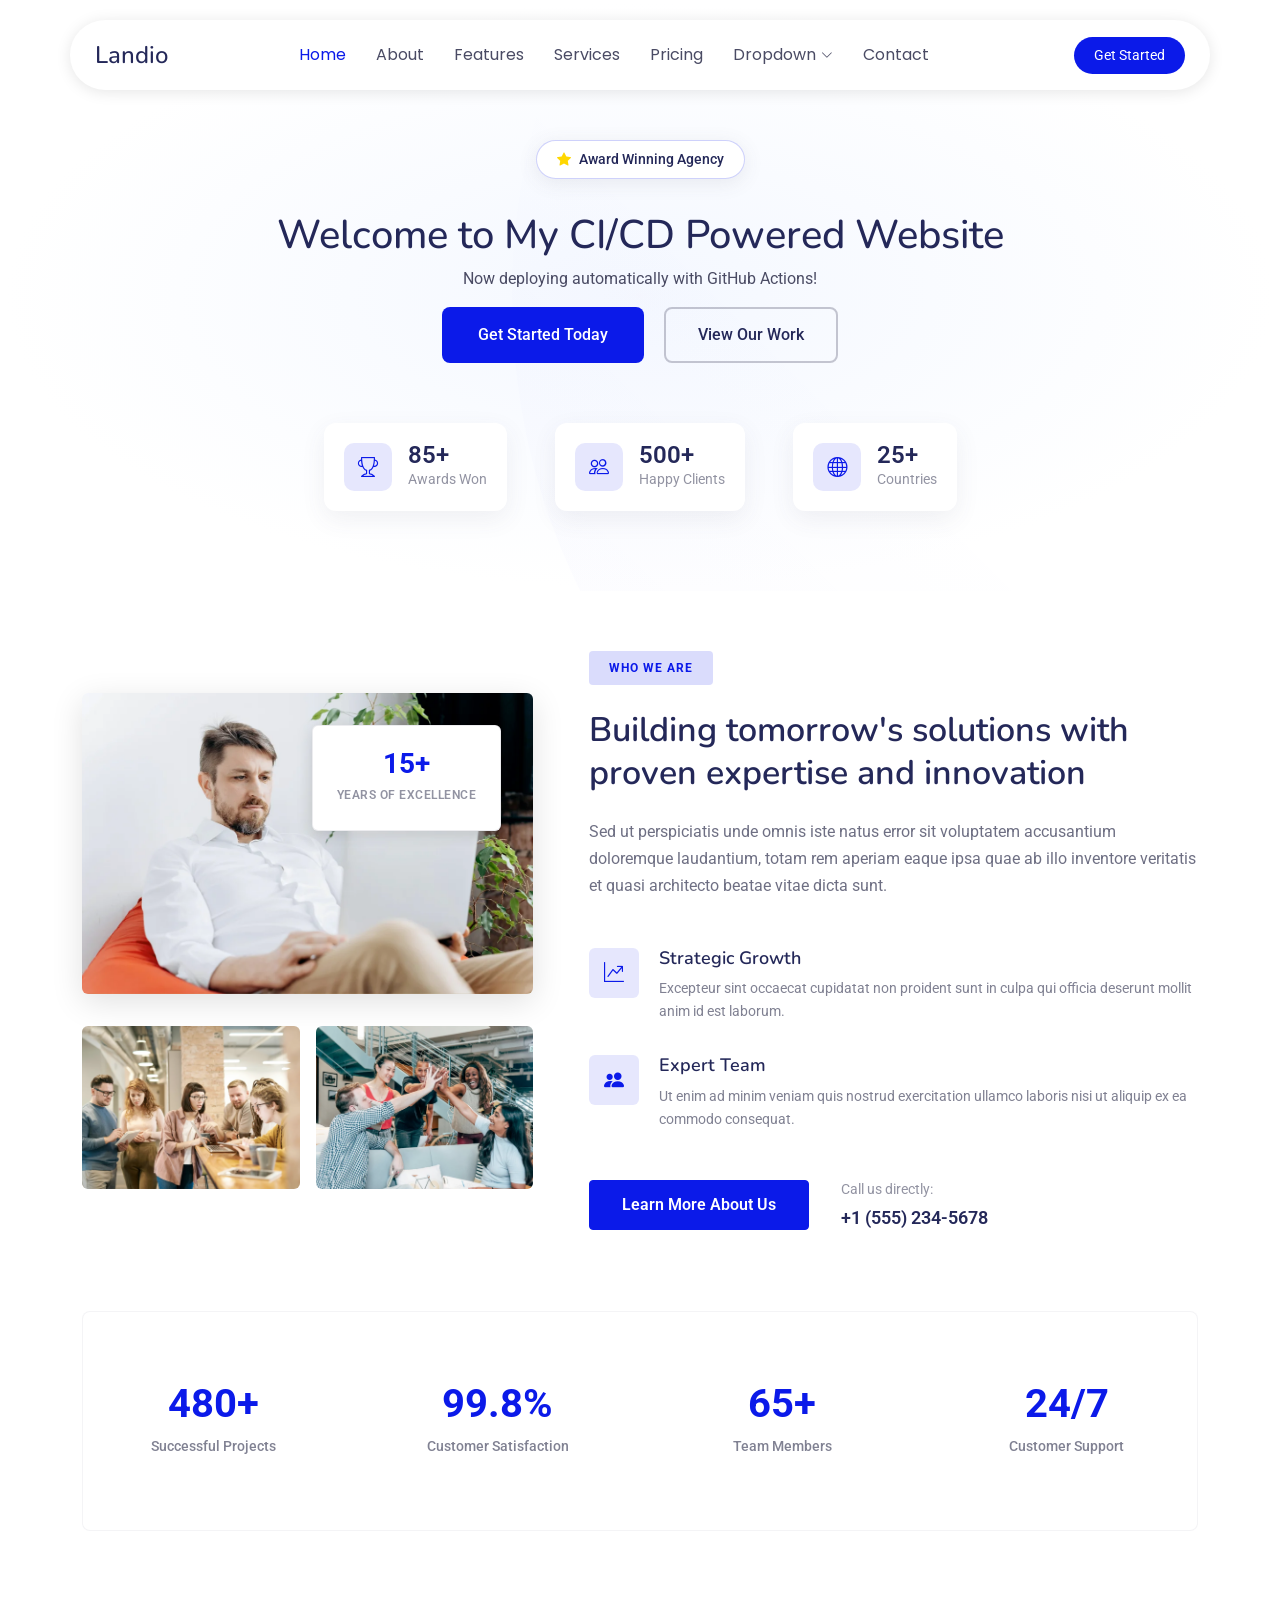
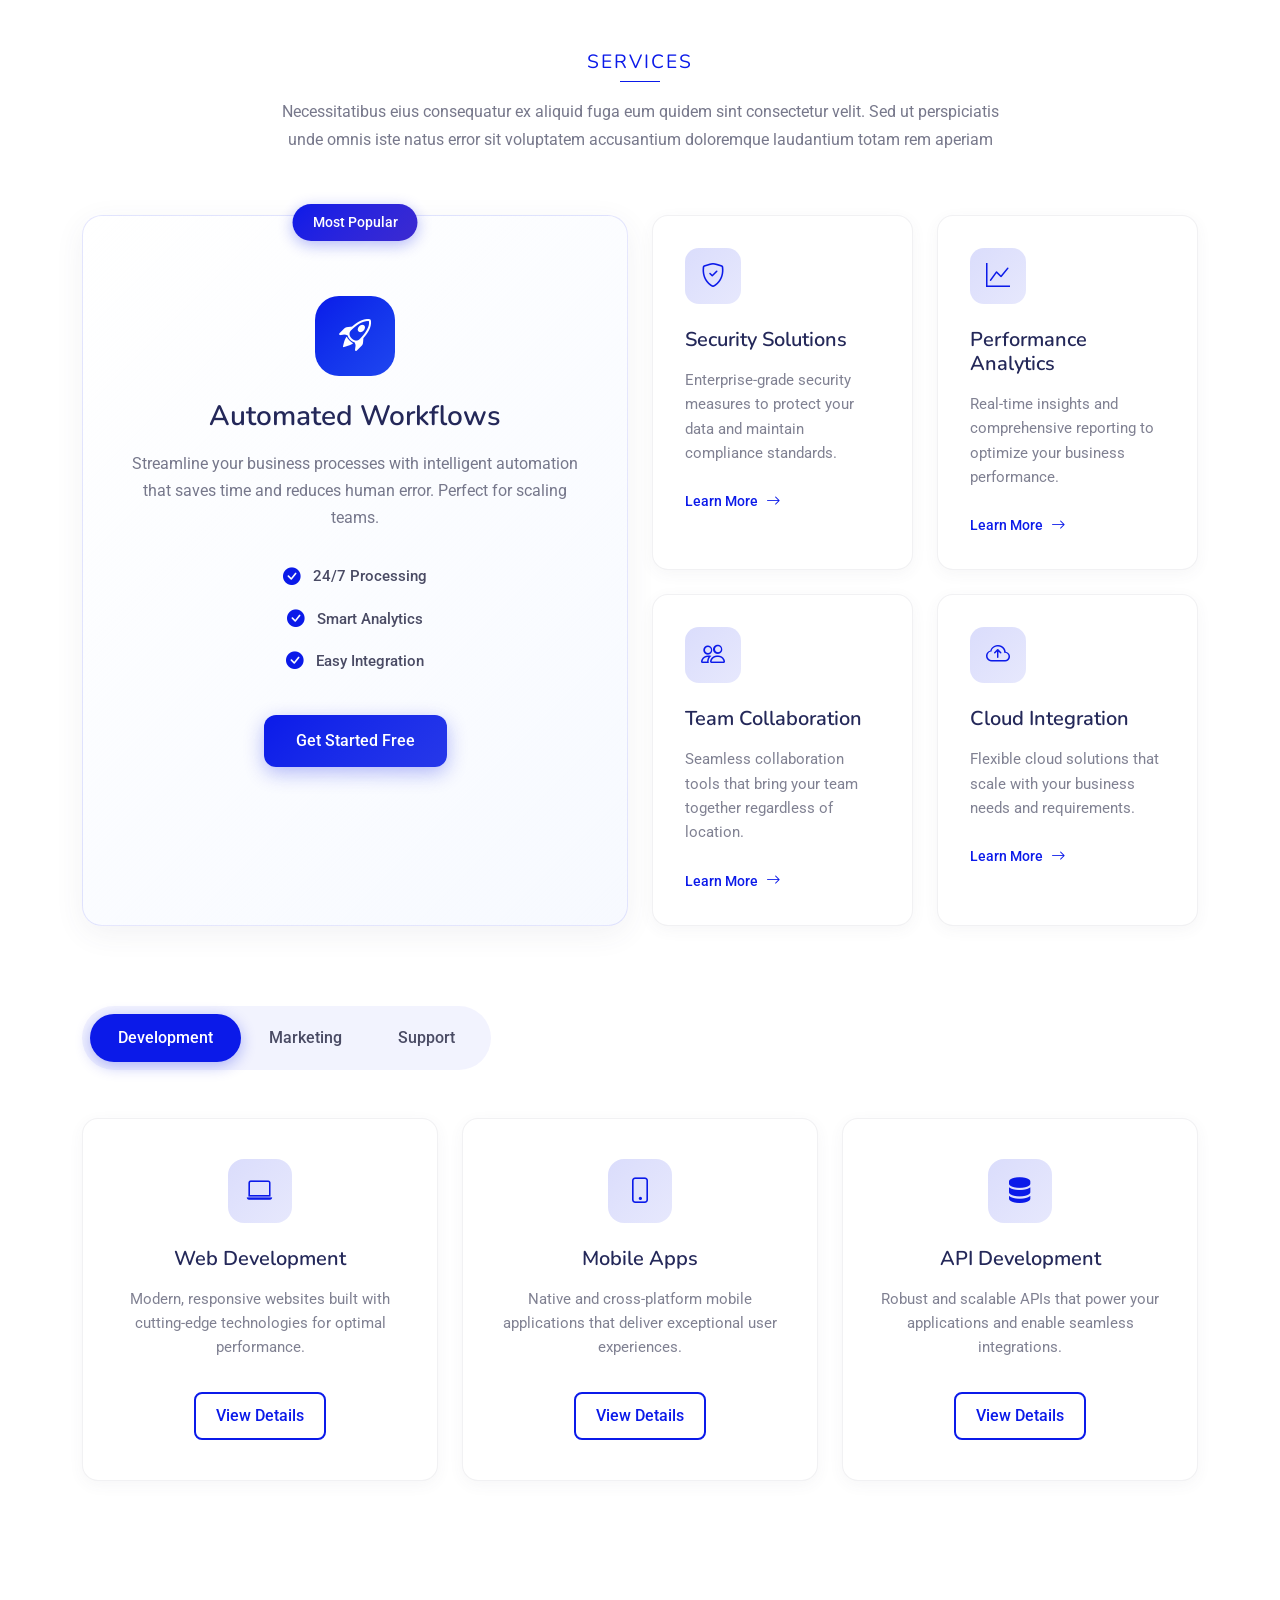
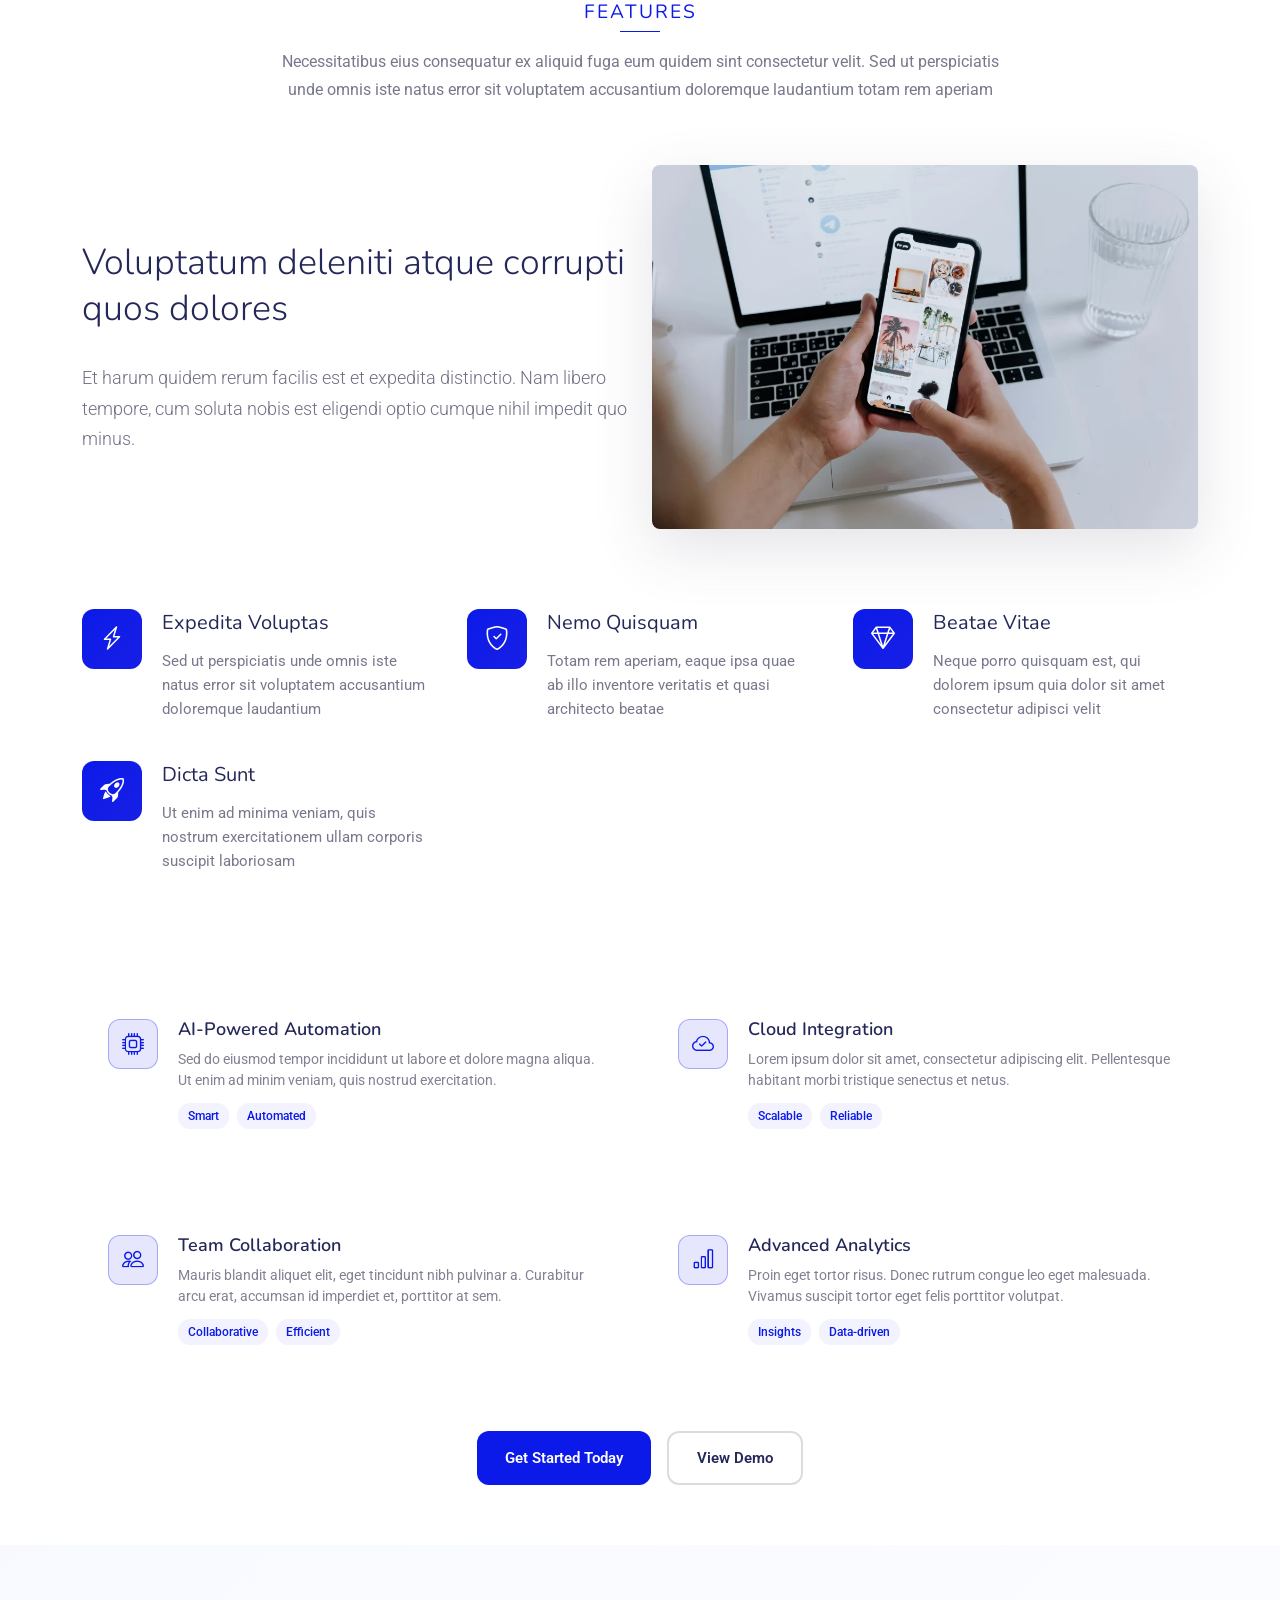
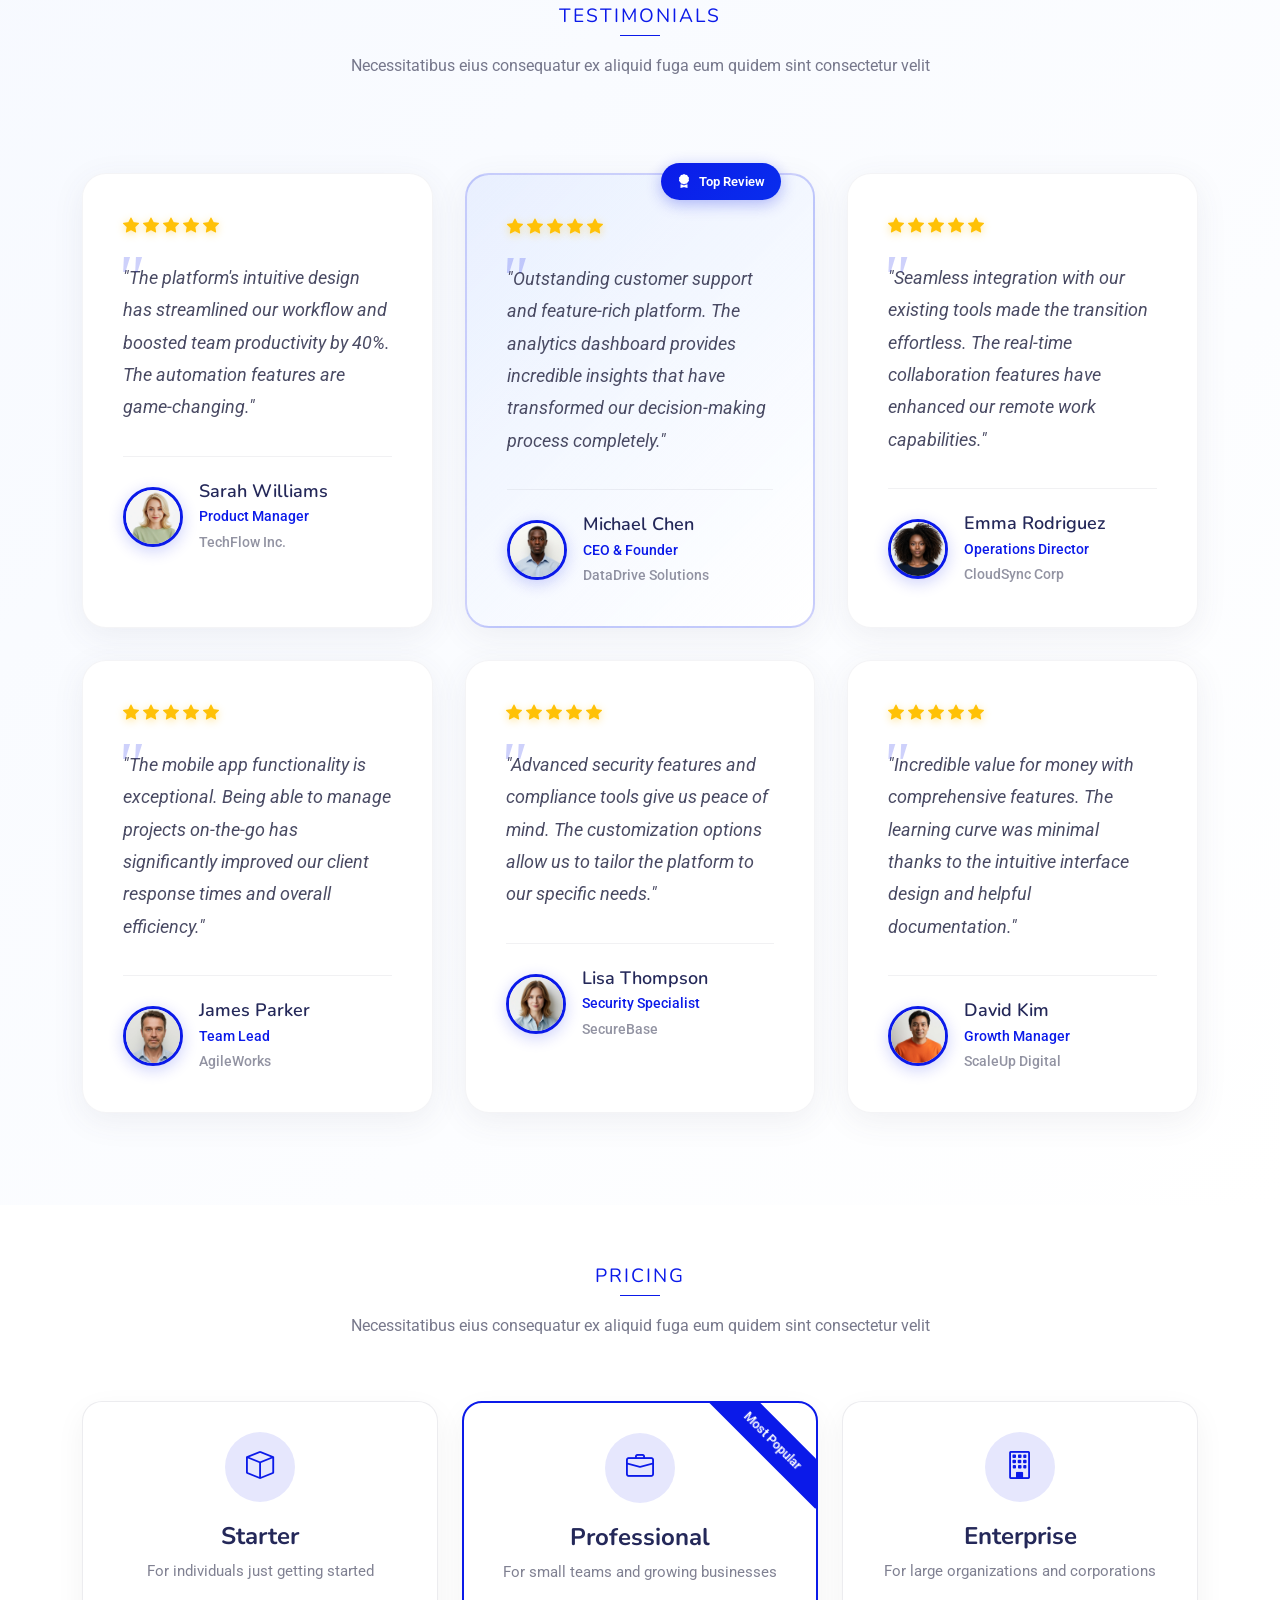
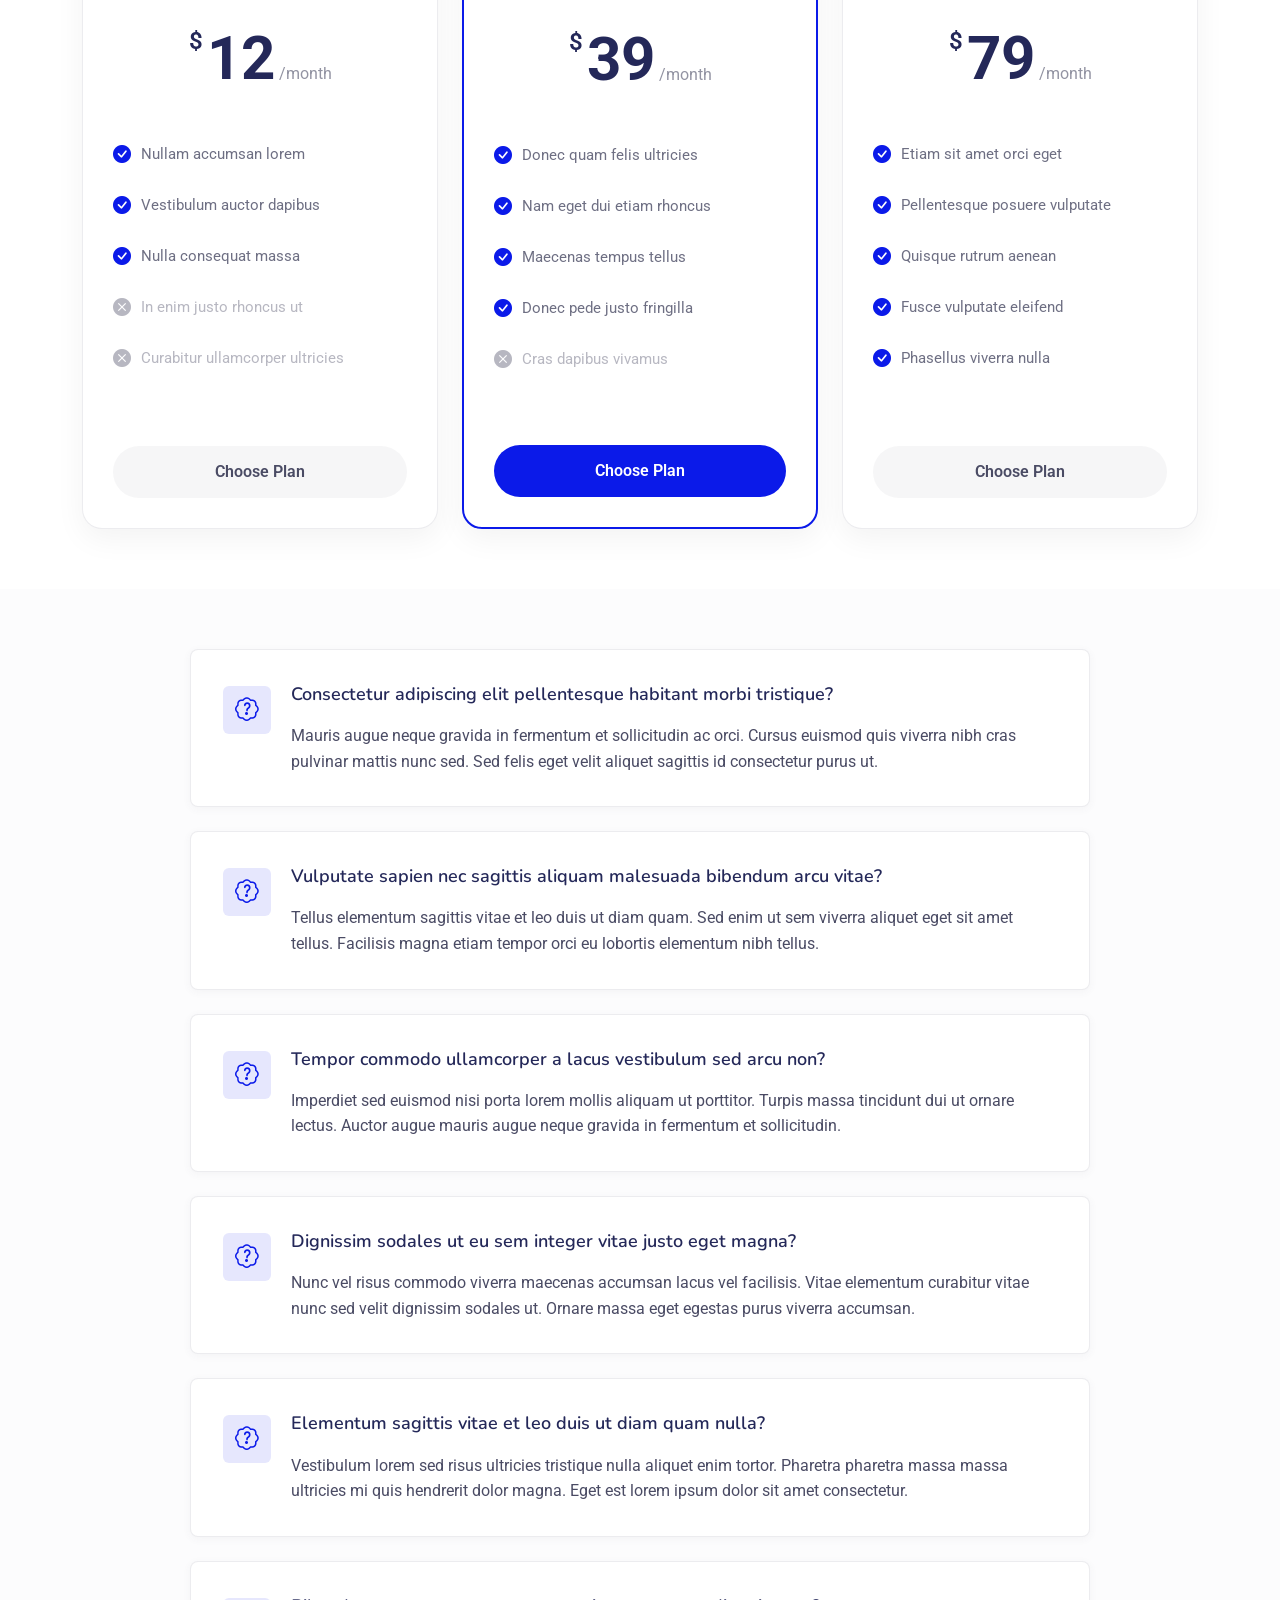
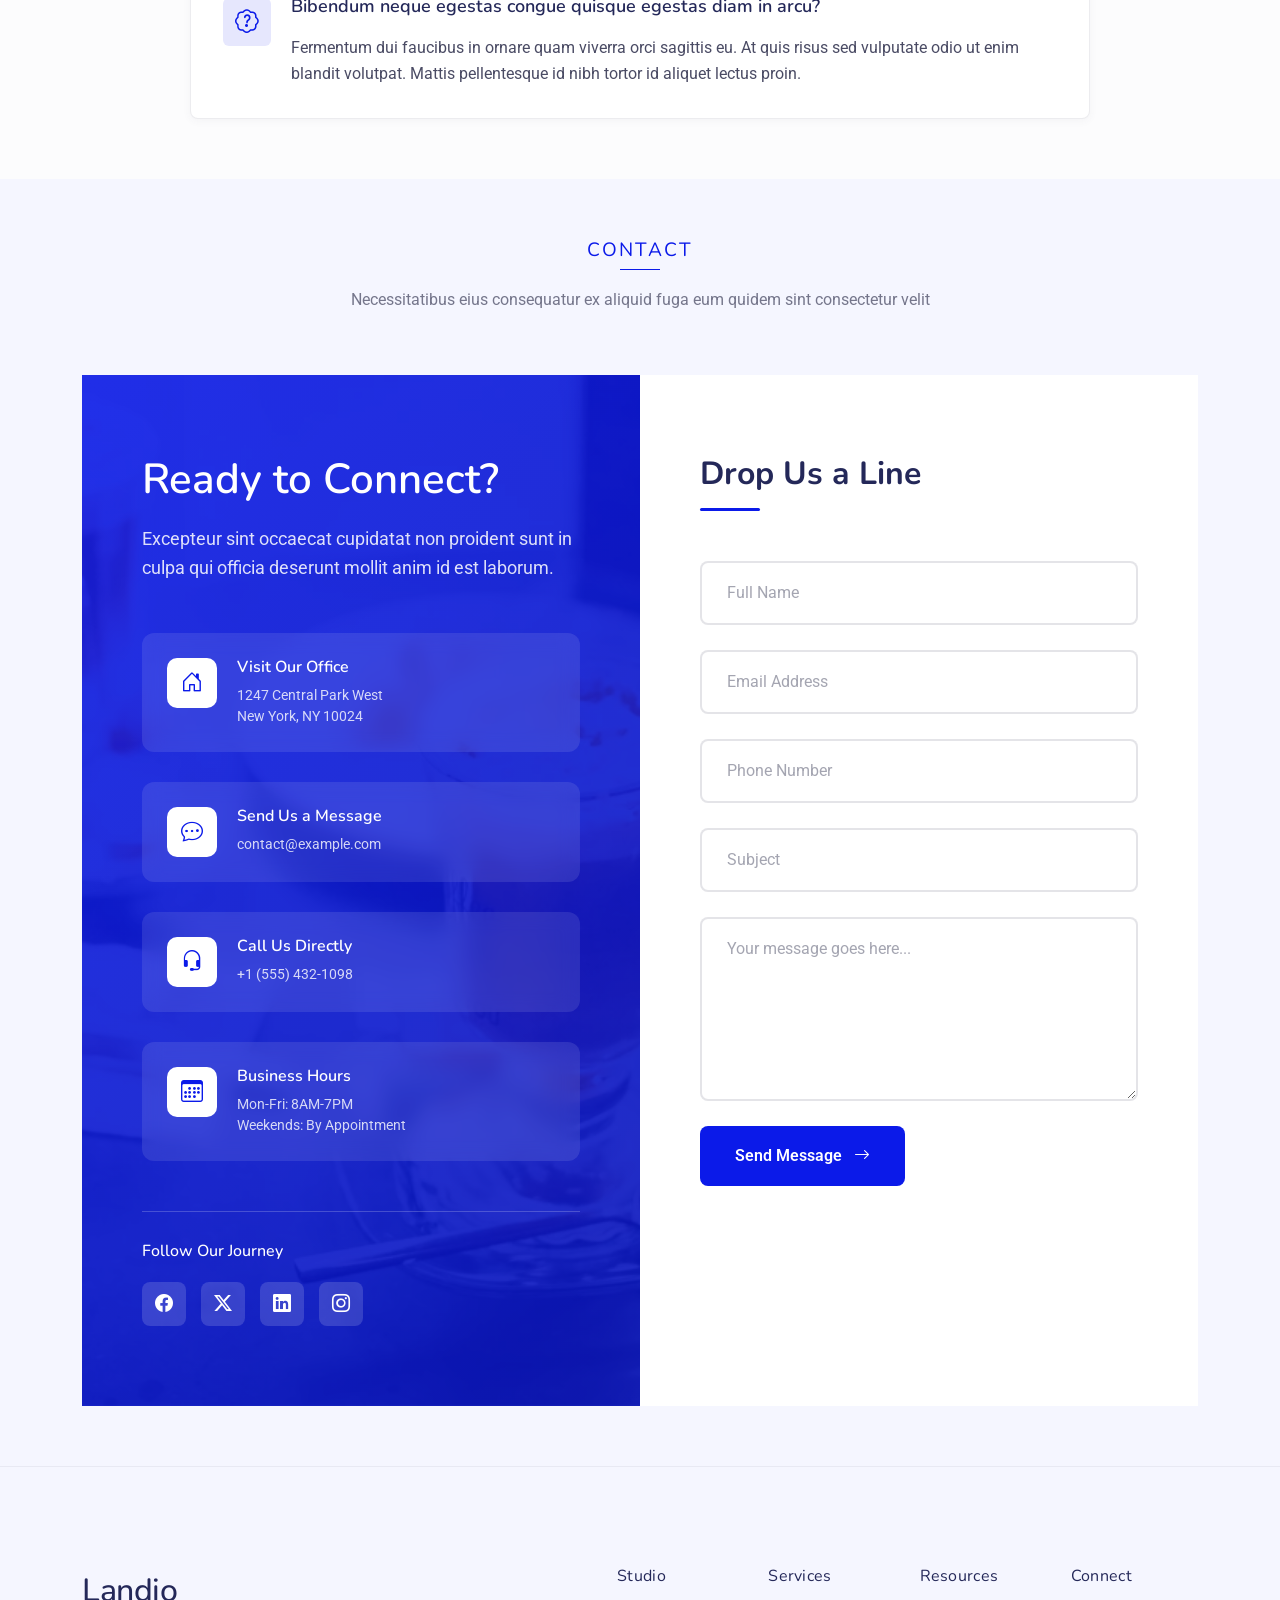
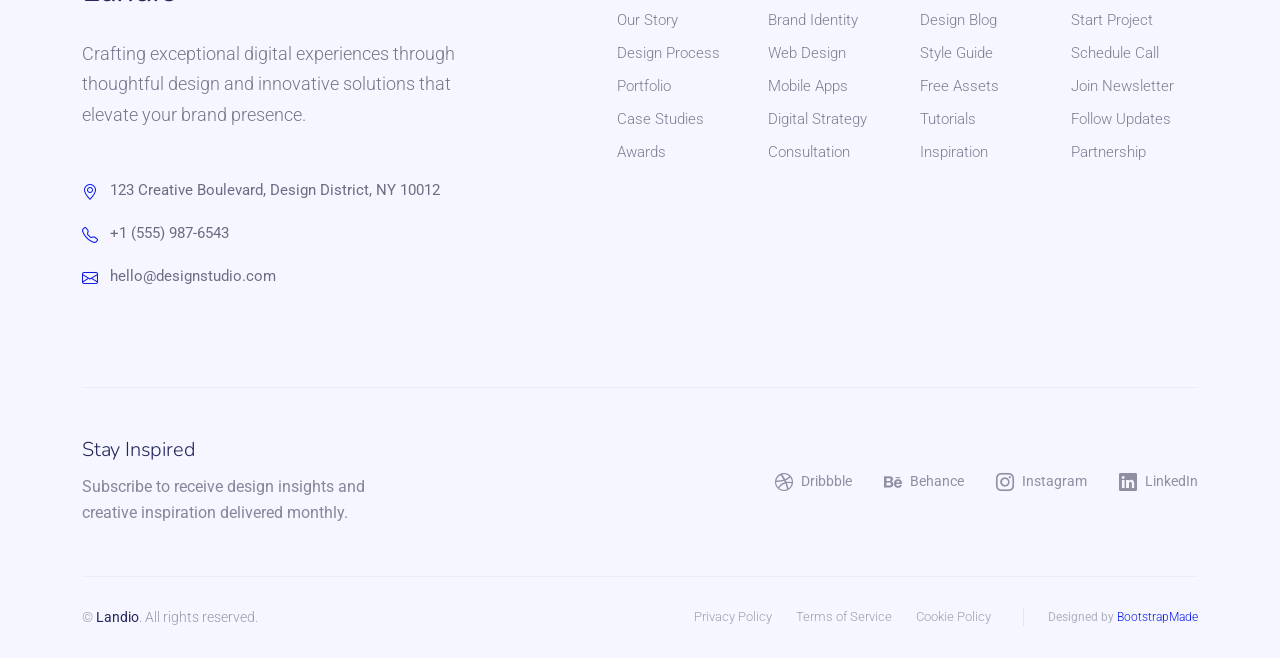
==== commit f40a798f: "updated homepage heading" ====
--- a/Landio/index.html
+++ b/Landio/index.html
@@ -95,8 +95,8 @@
                 <i class="bi bi-star-fill"></i>
                 <span>Award Winning Agency</span>
               </div>
-              <h1 class="hero-title" data-aos="fade-up" data-aos-delay="400">Transforming Ideas Into Digital Reality</h1>
-              <p class="hero-description" data-aos="fade-up" data-aos-delay="500">Lorem ipsum dolor sit amet, consectetur adipiscing elit. Sed do eiusmod tempor incididunt ut labore et dolore magna aliqua. Ut enim ad minim veniam, quis nostrud exercitation.</p>
+              <h1>Welcome to My CI/CD Powered Website </h1>
+              <p>Now deploying automatically with GitHub Actions!</p>
 
               <div class="hero-actions" data-aos="fade-up" data-aos-delay="600">
                 <a href="#about" class="btn-primary">Get Started Today</a>
